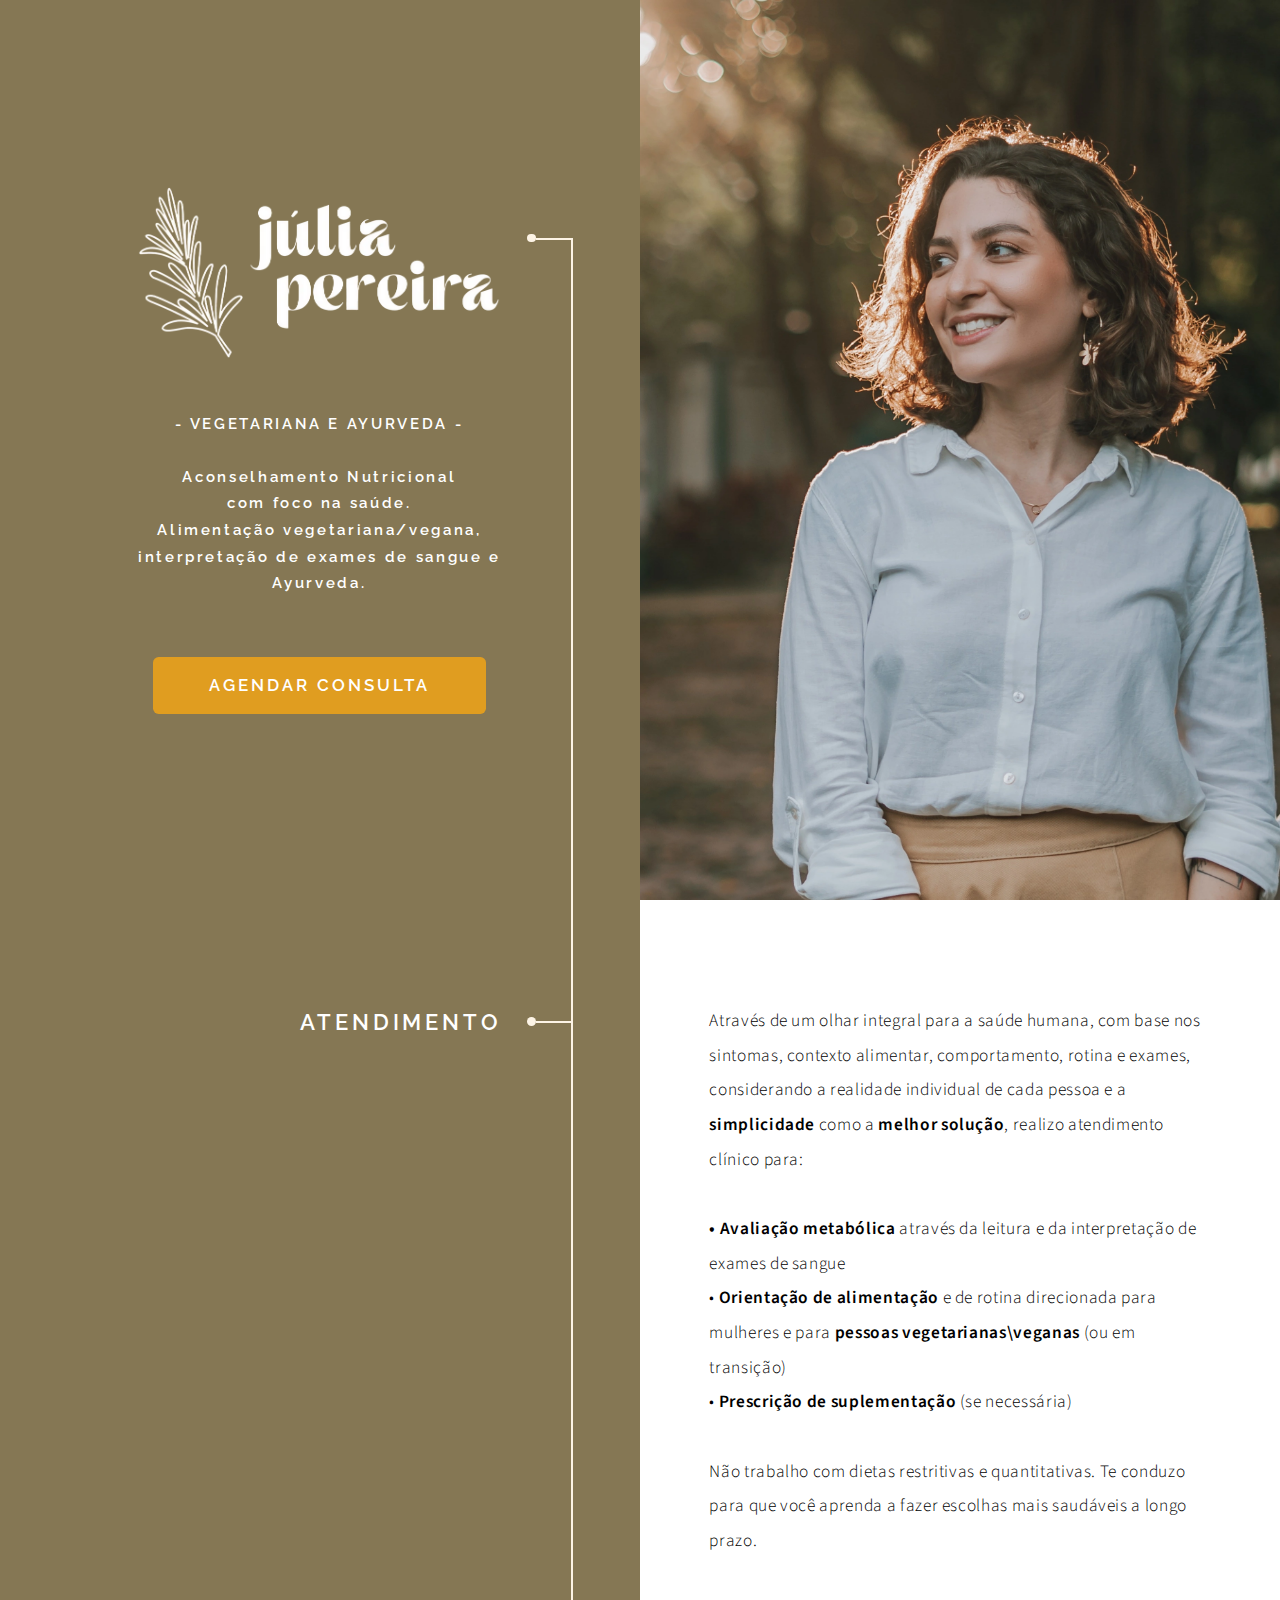
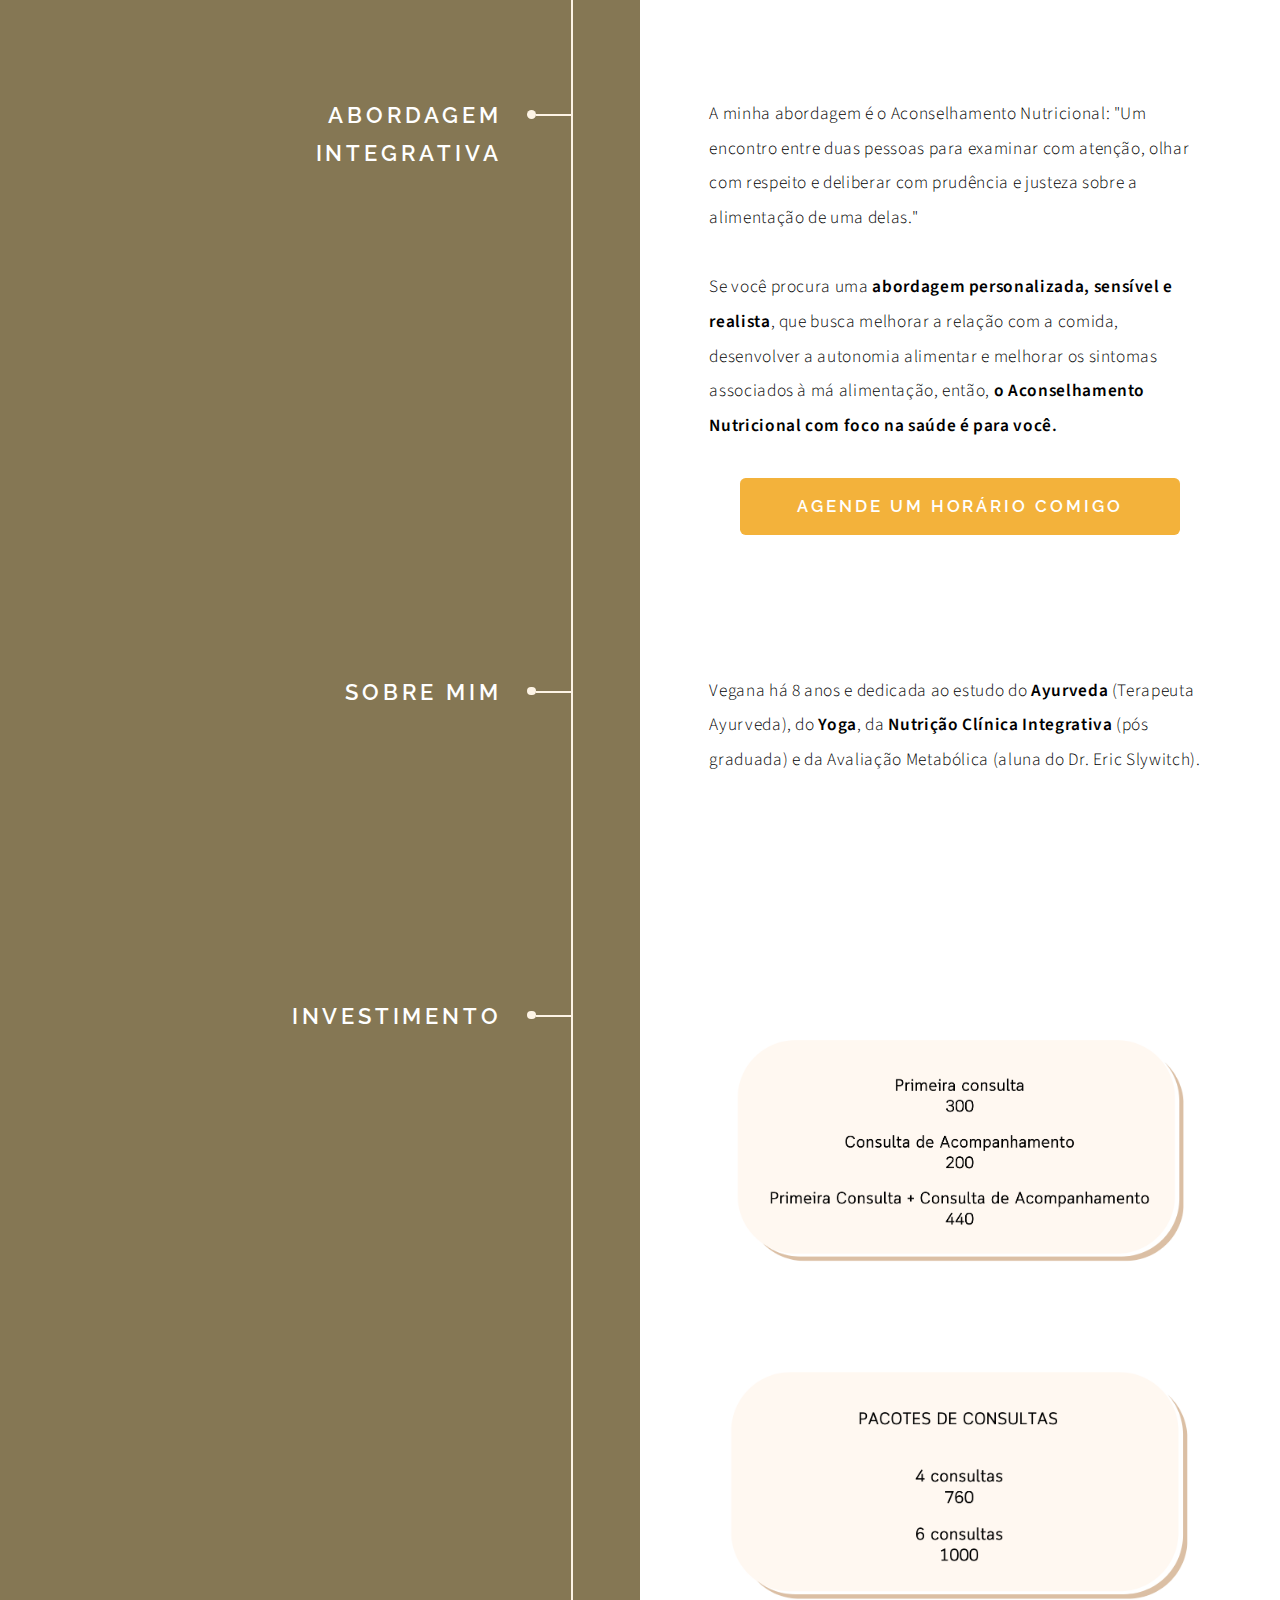
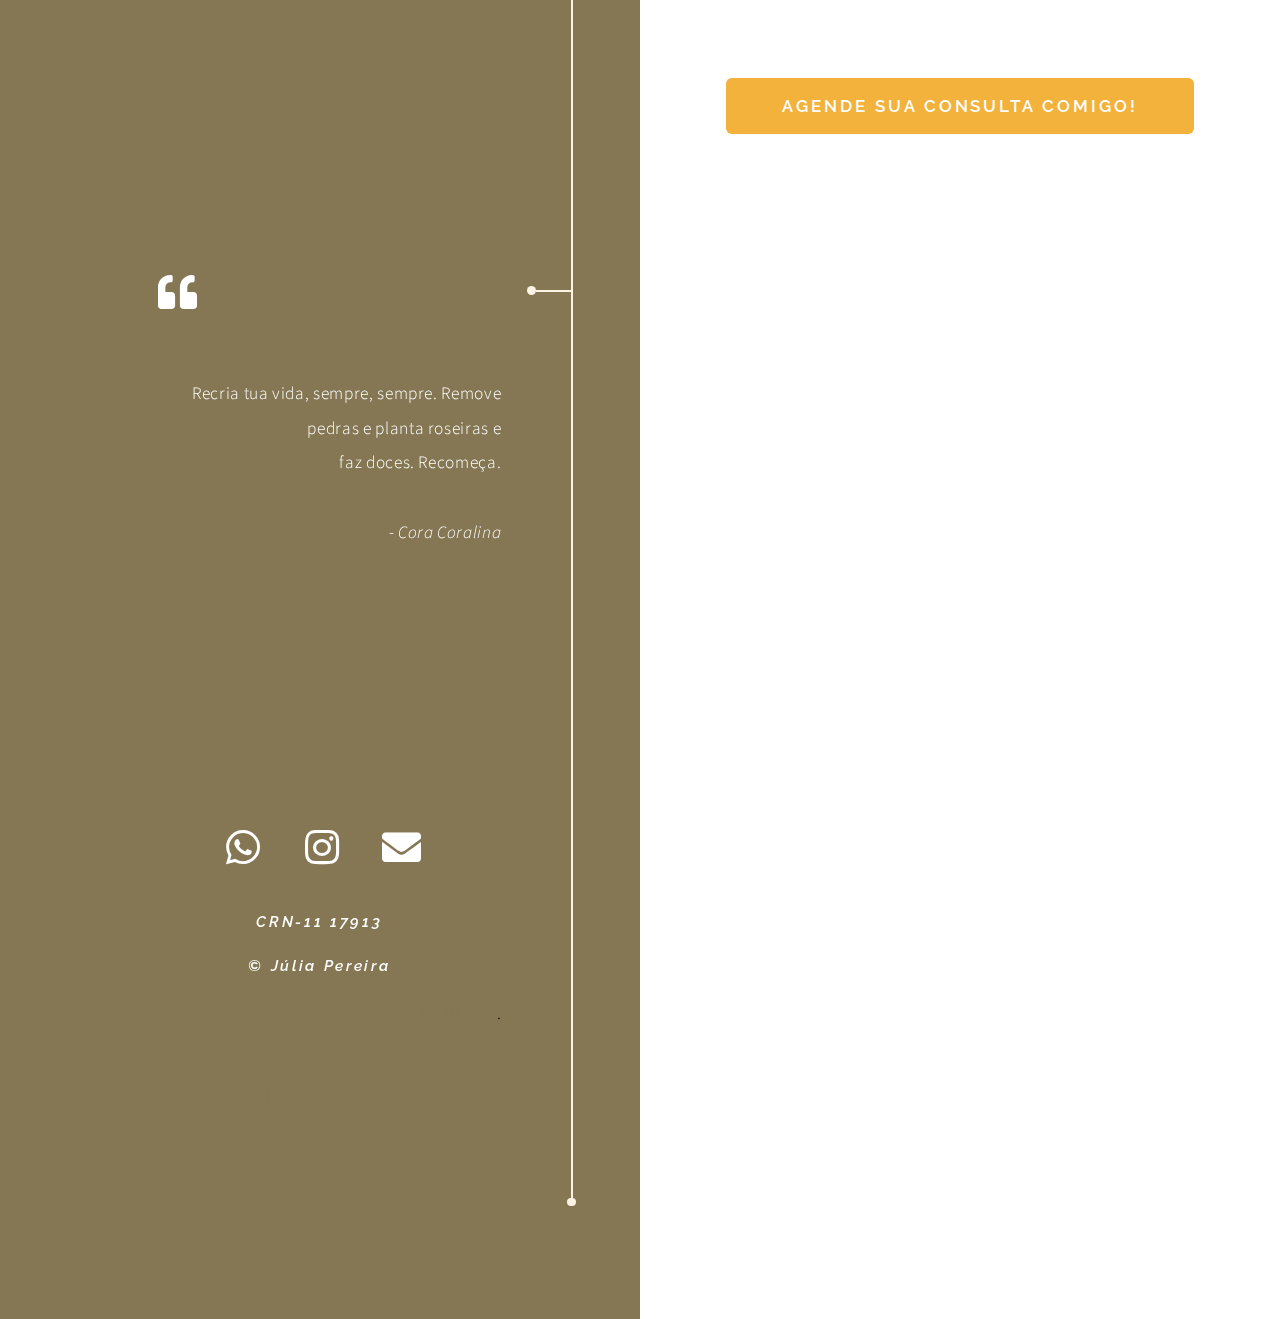
==== index.html @ 0ddde665 "update" ====
<!DOCTYPE HTML>
<!--
	Paradigm Shift by HTML5 UP
	html5up.net | @ajlkn
	Free for personal and commercial use under the CCA 3.0 license (html5up.net/license)
-->
<html>

<head>
	<title>Júlia Pereira</title>
	<meta charset="utf-8" />
	<meta name="viewport" content="width=device-width, initial-scale=1, user-scalable=no" />
	<meta name="description" content="" />
	<meta name="keywords" content="" />
	<link rel="stylesheet" href="assets/css/main.css" />
	<link rel="icon" type="image/png" href="favicon.png">
</head>

<body class="is-preload">

	<!-- Wrapper -->
	<div id="wrapper">

		<!-- Intro -->
		<section class="intro">
			<header>
				<h1><span class="image main"><img src="images/logo.webp" alt="" /></span> </h1>
				<h3 style="color: #fff; justify-content: center;
								display: flex;">- Vegetariana e Ayurveda -
					
					<h3 style="color: #fff; justify-content: center;
								display: flex; text-transform: none; text-align: center;">Aconselhamento Nutricional <BR> com foco na saúde.
						<BR>Alimentação vegetariana/vegana, interpretação de exames de sangue e Ayurveda.
					</h3>


					
					<br>
					<div class="content">

						<!--<ul class="actions" style="justify-content: center;
					display: flex;">

							<li><a href="#atendimento" class="button large scrolly">A consulta </a></li>

						</ul>
						
						<ul class="actions" style="justify-content: center;
								display: flex;">

							<li><a href="#valores" class="button large scrolly">Valores</a></li>

						</ul>
					-->
						<ul class="actions" style="justify-content: center;
								display: flex;">
							<li>
							
								<a target="_self" rel="noopener noreferrer"
									href="https://wa.me/558597215840?text=Olá, Júlia! Quero agendar minha consulta com você."
									class="button primary large scrolly">Agendar Consulta</a>

						</ul>
					</div>
					<!--<ul class="actions">
								<li><a href="#second" class="arrow scrolly"><span class="label">Next</span></a></li>
							</ul>
						-->
			</header>
			<div class="content">
				<span class="image fill" data-position="center"><img src="images/pic01.webp" alt="" /></span>
			</div>
		</section>





		
		<section>
			<header>
				<h2>atendimento </h2>
			</header>
			<div class="content" id="atendimento">
				<p> Através de um olhar integral para a saúde humana, com base nos sintomas, contexto alimentar,
					comportamento, rotina e exames,
					considerando a realidade individual de cada pessoa e a <strong>simplicidade</strong> como a
					<strong>melhor solução</strong>, realizo atendimento clínico para:

				</p>
				<p><strong>
						• Avaliação metabólica </strong> através da leitura e da interpretação de exames de sangue<br>
					• <strong> Orientação de alimentação</strong> e de rotina direcionada para mulheres e para<strong>
						pessoas vegetarianas\veganas </strong>(ou em transição) <br>

					•<strong> Prescrição de suplementação </strong>(se necessária)<br>




				</p>



				<!--<ul class="feature-icons">
								<li class="icon solid fa-laptop">Consequat tempus</li>
								<li class="icon solid fa-bolt">Etiam adipiscing</li>
								<li class="icon solid fa-signal">Libero nullam</li>
								<li class="icon solid fa-cog">Blandit condimentum</li>
								<li class="icon solid fa-map-marker-alt">Lorem ipsum dolor</li>
								<li class="icon solid fa-code">Nibh amet venenatis</li>
							</ul>
						-->
				<!--	<ul class="actions" style="justify-content: center;
						display: flex;">
					<li><a target="_self" rel="noopener noreferrer"
							href="https://wa.me/558597215840?text=Olá, Júlia! Quero agendar minha consulta com você."
							class="button primary large scrolly">AGENDE A SUA CONSULTA!</a></li>

				</ul>
				-->
				<p>Não trabalho com dietas restritivas e quantitativas. Te conduzo para que você aprenda a fazer
					escolhas mais saudáveis a longo prazo. </p>
			</div>
		</section>
		<!-- Section -->


		<!-- Section -->
		<section>
			<header>
				<h2>ABORDAGEM INTEGRATIVA</h2>
			</header>
			<div class="content" id="abordagem">
				A minha abordagem é o Aconselhamento Nutricional:
				"Um encontro entre duas pessoas para examinar com atenção, olhar com respeito e deliberar com prudência
				e
				justeza sobre a alimentação de uma delas."


				<p></p>Se você procura uma <strong> abordagem personalizada, sensível e realista</strong>, que busca
				melhorar a
				relação com a comida</strong>, desenvolver a autonomia alimentar</strong> e melhorar os sintomas
				associados à má alimentação, então, <strong>o Aconselhamento Nutricional com foco na saúde é para você.
				</strong></p>
				<p><strong>
					</strong>
				</p>
				<ul class="actions" style="justify-content: center;
				display: flex;">
					<li><a target="_self" rel="noopener noreferrer"
							href="https://wa.me/558597215840?text=Olá, Júlia! Quero agendar minha consulta com você."
							class="button primary large scrolly">agende um horário comigo </a></li>

				</ul>


				<!--<ul class="feature-icons">
								<li class="icon solid fa-laptop">Consequat tempus</li>
								<li class="icon solid fa-bolt">Etiam adipiscing</li>
								<li class="icon solid fa-signal">Libero nullam</li>
								<li class="icon solid fa-cog">Blandit condimentum</li>
								<li class="icon solid fa-map-marker-alt">Lorem ipsum dolor</li>
								<li class="icon solid fa-code">Nibh amet venenatis</li>
							</ul>
						-->

			</div>
		</section>
		<section id="sobre-mim">
			<header>
				<h2>Sobre mim</h2>
			</header>
			<div class="content">
				<p>Vegana há 8 anos e dedicada ao estudo do <strong>Ayurveda </strong>(Terapeuta Ayurveda), do
					<strong>Yoga</strong>, da
					<strong> Nutrição Clínica Integrativa</strong> (pós graduada) e da Avaliação Metabólica (aluna do
					Dr. Eric Slywitch).
					<br>


				<p><strong></strong> </p>

				<ul class="icons" style="justify-content: center;
				display: flex;">

					<li><a target="_self" rel="noopener noreferrer"
							href="https://wa.me/558597215840?text=Olá, Júlia! Quero agendar minha consulta com você."
							class="icon brands fa-whatsapp"><span class="label">Zap</span></a></li>
					<li><a target="_self" rel="noopener noreferrer" href="https://www.instagram.com/juliapereira.nutri/"
							class="icon brands fa-instagram"><span class="label">Instagram</span></a></li>
				</ul>
			</div>

		</section>


		<section>
			<header>
				<h2>Investimento</h2>
			</header>
			<div class="content" id="valores">
				<!-- Section -->



				<div class="content">
					<div class="gallery" style="justify-content: center;
						display: flex;">
						<a href="#valores" class="landscape" onclick="return false;"><img src="images/valor1.png"
								class="landscape" /></a>

						<a href="#valores" class="landscape" onclick="return false;"><img src="images/valor2.png"
								alt="" /></a>

						<!--<a href="images/gallery/fulls/04.webp" class="landscape"><img src="images/gallery/thumbs/04.webp" alt="" /></a> -->
					</div>
					<br>
					<ul class="actions" style="justify-content: center;
						display: flex;">
						<li><a target="_self" rel="noopener noreferrer"
								href="https://wa.me/558597215840?text=Olá, Júlia! Quero agendar minha consulta com você."
								class="button primary large scrolly">AGENDE SUA
								CONSULTA
								Comigo!</a></li> 

					</ul>
				</div>



				<!--  -->

		</section>




		<!-- Section -->
		<section id="footer">
			<header>
				<h2>
					<ul class="items">





						<li>

							<ul class="icons" style="justify-content: left;
						display: flex;">
								<li><a target="_self" rel="noopener noreferrer" href="#footer"
										class="icon solid fa-quote-left"><span class="label">Zap</span></a></li>


							</ul>


						</li>
					</ul>
				</h2>
			</header>
			<div class="content">
				<!-- Section -->

				<section>
					<header>

						<p class="outra">Recria tua vida, sempre, sempre. Remove pedras e planta
							roseiras e <br> faz doces.
							Recomeça.<br><br><i>- Cora Coralina</i></p>
					</header>
					<div class="content">
						<div class="gallery">
							<a href="#footer" class="landscape"><img src="images/gallery/thumbs/01.webp" alt="" /></a>

							<!--<a href="images/gallery/fulls/04.webp" class="landscape"><img src="images/gallery/thumbs/04.webp" alt="" /></a> -->
						</div>
						<br>

					</div>

				</section>

				<!--  -->

		</section>


		<!-- Section -->
		<section>
			<header>


				<ul class="items">





					<li>

						<ul class="icons" style="justify-content: center;
						display: flex;">
							<li><a target="_self" rel="noopener noreferrer"
									href="https://wa.me/558597215840?text=Olá, Júlia! Quero agendar minha consulta com você."
									class="icon brands fa-whatsapp"><span class="label">Zap</span></a></li>
							<li><a target="_self" rel="noopener noreferrer"
									href="https://www.instagram.com/juliapereira.nutri/"
									class="icon brands fa-instagram"><span class="label">Instagram</span></a></li>
							<li><a target="_self" rel="noopener noreferrer"
									href="mailto:nutricionistajuliapereira@gmail.com"
									class="icon solid fa-envelope"><span class="label">E-mail</span></a></li>

						</ul>
						<h3 style="color: #fff; justify-content: center;
						display: flex; text-transform: none "><!--- Nutrição Integrativa - <br> Aconselhamento Nutricional com foco na SAÚDE Da
							Mulher-->

							<i>CRN-11 17913</i>
						</h3>

						<h3 style="color: #fff; justify-content: center;
						display: flex; text-transform: none"><!--- Nutrição Integrativa - <br> Aconselhamento Nutricional com foco na SAÚDE Da
							Mulher-->

							<i>© Júlia Pereira</i> 
						</h3>
						
						<a style="color: #857754;" href="https://html5up.net" style="opacity: 0.1;">HTML5 UP</a>.
					</li>
					<h3 style="color: #857754; justify-content: center;
								display: flex; text-transform: none; text-align: center; font-size: 1.7px; ">nutricionista vegetariana
						nutricionista vegetariana
						nutricionista vegetariana
						nutricionista vegetariana
						nutricionista vegetariana
						nutricionista vegetariana
						nutricionista vegetariana
						nutricionista vegetariana
						nutricionista vegetariana
						nutricionista vegetariana
						nutricionista vegetariana
						nutricionista vegetariana
						nutricionista vegetariana
						nutricionista vegetariana
						nutricionista vegetariana
						nutricionista vegetariana
						nutricionista vegetariana
						nutricionista vegetariana
						nutricionista vegetariana
						nutricionista vegetariana
						nutricionista vegetariana
						nutricionista vegetariana
						nutricionista vegetariana
						nutricionista vegetariana
						nutricionista vegetariana
						nutricionista vegetariana
						nutricionista vegetariana
						nutricionista vegetariana
						nutricionista vegetariana
						nutricionista vegetariana
						nutricionista vegetariana
						nutricionista vegetariana
						nutricionista vegetariana
						nutricionista vegetariana
						nutricionista vegetariana
						nutricionista vegetariana
						nutricionista vegetariana
						nutricionista vegetariana
						nutricionista vegetariana
						nutricionista vegetariana
						nutricionista vegetariana
						nutricionista vegetariana
						nutricionista vegetariana
						nutricionista vegetariana
						nutricionista vegetariana
						nutricionista vegetariana
						nutricionista vegetariana
						nutricionista vegetariana
						nutricionista vegetariana
						nutricionista vegetariana
						nutricionista vegetariana
						nutricionista vegetariana
						nutricionista vegetariana
						nutricionista vegetariana
						nutricionista vegetariana
						nutricionista vegetariana
						nutricionista vegetariana
						nutricionista vegetariana
						nutricionista vegetariana
						nutricionista vegetariana
						nutricionista vegetariana
						nutricionista vegetariana
						nutricionista vegetariana
						nutricionista vegetariana
						nutricionista vegetariana
						nutricionista vegetariana
						nutricionista vegetariana
						nutricionista vegetariana
						nutricionista vegetariana
						nutricionista vegetariana
						nutricionista vegetariana
						nutricionista vegetariana
						nutricionista vegetariana
						nutricionista vegetariana
						nutricionista vegetariana
						nutricionista vegetariana
						nutricionista vegetariana
						nutricionista vegetariana
						nutricionista vegetariana
						nutricionista vegetariana
						nutricionista vegetariana
						nutricionista vegetariana
						nutricionista vegetariana
						nutricionista vegetariana
						nutricionista vegetariana
						nutricionista vegetariana
						nutricionista vegetariana
						nutricionista vegetariana
						nutricionista vegetariana
						nutricionista vegetariana
						nutricionista vegetariana
						nutricionista vegetariana
						nutricionista vegetariana
						nutricionista vegetariana
						nutricionista vegetariana
						nutricionista vegetariana
						nutricionista vegetariana
						nutricionista vegetariana
						nutricionista vegetariana
						nutricionista vegetariana
						nutricionista vegana
						nutricionista vegana
						nutricionista vegana
						nutricionista vegana
						nutricionista vegana
						nutricionista vegana
						nutricionista vegana
						nutricionista vegana
						nutricionista vegana
						nutricionista vegana
						nutricionista vegana
						nutricionista vegana
						nutricionista vegana
						nutricionista vegana
						nutricionista vegana
						nutricionista vegana
						nutricionista vegana
						nutricionista vegana
						nutricionista vegana
						nutricionista vegana
						nutricionista vegana
						nutricionista vegana
						nutricionista vegana
						nutricionista vegana
						nutricionista vegana
						nutricionista vegana
						nutricionista vegana
						nutricionista vegana
						nutricionista vegana
						nutricionista vegana
						nutricionista vegana
						nutricionista vegana
						nutricionista vegana
						nutricionista vegana
						nutricionista vegana
						nutricionista vegana
						nutricionista vegana
						nutricionista vegana
						nutricionista vegana
						nutricionista vegana
						nutricionista vegana
						nutricionista vegana
						nutricionista vegana
						nutricionista vegana
						nutricionista vegana
						nutricionista vegana
						nutricionista vegana
						nutricionista vegana
						nutricionista vegana
						nutricionista vegana
						nutricionista vegana
						nutricionista vegana
						nutricionista vegana
						nutricionista vegana
						nutricionista vegana
						nutricionista vegana
						nutricionista vegana
						nutricionista vegana
						nutricionista vegana
						nutricionista vegana
						nutricionista vegana
						nutricionista vegana
						nutricionista vegana
						nutricionista vegana
						nutricionista vegana
						nutricionista vegana
						nutricionista vegana
						nutricionista vegana
						nutricionista vegana
						nutricionista vegana
						nutricionista vegana
						nutricionista vegana
						nutricionista vegana
						nutricionista vegana
						nutricionista vegana
						nutricionista vegana
						nutricionista vegana
						nutricionista vegana
						nutricionista vegana
						nutricionista vegana
						nutricionista vegana
						nutricionista vegana
						nutricionista vegana
						nutricionista vegana
						nutricionista vegana
						nutricionista vegana
						nutricionista vegana
						nutricionista vegana
						nutricionista vegana
						nutricionista vegana
						nutricionista vegana
						nutricionista vegana
						nutricionista vegana
						nutricionista vegana
						nutricionista vegana
						nutricionista vegana
						nutricionista vegana
						nutricionista vegana
						nutricionista vegana
						nutricionista vegana
						nutricionista ayurveda
						nutricionista ayurveda
						nutricionista ayurveda
						nutricionista ayurveda
						nutricionista ayurveda
						nutricionista ayurveda
						nutricionista ayurveda
						nutricionista ayurveda
						nutricionista ayurveda
						nutricionista ayurveda
						nutricionista ayurveda
						nutricionista ayurveda
						nutricionista ayurveda
						nutricionista ayurveda
						nutricionista ayurveda
						nutricionista ayurveda
						nutricionista ayurveda
						nutricionista ayurveda
						nutricionista ayurveda
						nutricionista ayurveda
						nutricionista ayurveda
						nutricionista ayurveda
						nutricionista ayurveda
						nutricionista ayurveda
						nutricionista ayurveda
						nutricionista ayurveda
						nutricionista ayurveda
						nutricionista ayurveda
						nutricionista ayurveda
						nutricionista ayurveda
						nutricionista ayurveda
						nutricionista ayurveda
						nutricionista ayurveda
						nutricionista ayurveda
						nutricionista ayurveda
						nutricionista ayurveda
						nutricionista ayurveda
						nutricionista ayurveda
						nutricionista ayurveda
						nutricionista ayurveda
						nutricionista ayurveda
						nutricionista ayurveda
						nutricionista ayurveda
						nutricionista ayurveda
						nutricionista ayurveda
						nutricionista ayurveda
						nutricionista ayurveda
						nutricionista ayurveda
						nutricionista ayurveda
						nutricionista ayurveda
						nutricionista ayurveda
						nutricionista ayurveda
						nutricionista ayurveda
						nutricionista ayurveda
						nutricionista ayurveda
						nutricionista ayurveda
						nutricionista ayurveda
						nutricionista ayurveda
						nutricionista ayurveda
						nutricionista ayurveda
						nutricionista ayurveda
						nutricionista ayurveda
						nutricionista ayurveda
						nutricionista ayurveda
						nutricionista ayurveda
						nutricionista ayurveda
						nutricionista ayurveda
						nutricionista ayurveda
						nutricionista ayurveda
						nutricionista ayurveda
						nutricionista ayurveda
						nutricionista ayurveda
						nutricionista ayurveda
						nutricionista ayurveda
						nutricionista ayurveda
						nutricionista ayurveda
						nutricionista ayurveda
						nutricionista ayurveda
						nutricionista ayurveda
						nutricionista ayurveda
						nutricionista ayurveda
						nutricionista ayurveda
						nutricionista ayurveda
						nutricionista ayurveda
						nutricionista ayurveda
						nutricionista ayurveda
						nutricionista ayurveda
						nutricionista ayurveda
						nutricionista ayurveda
						nutricionista ayurveda
						nutricionista ayurveda
						nutricionista ayurveda
						nutricionista ayurveda
						nutricionista ayurveda
						nutricionista ayurveda
						nutricionista ayurveda
						nutricionista ayurveda
						nutricionista ayurveda
						nutricionista ayurveda
						nutricionista ayurveda

					</h3>
				</ul>
			</header>


		</section>

		<!-- Copyright -->



		<!-- Scripts -->
		<script type="text/javascript">
			(function (c, l, a, r, i, t, y) {
				c[a] = c[a] || function () { (c[a].q = c[a].q || []).push(arguments) };
				t = l.createElement(r); t.async = 1; t.src = "https://www.clarity.ms/tag/" + i;
				y = l.getElementsByTagName(r)[0]; y.parentNode.insertBefore(t, y);
			})(window, document, "clarity", "script", "ngzlrz0ch6");
		</script>


		<!-- Google tag (gtag.js) -->
		<script async src="https://www.googletagmanager.com/gtag/js?id=AW-16660286023">
		</script>
		<script>
			window.dataLayer = window.dataLayer || [];
			function gtag() { dataLayer.push(arguments); }
			gtag('js', new Date());

			gtag('config', 'AW-16660286023');
		</script>


		<script src="//cdn.jsdelivr.net/gh/opadim/script/cnl.js"></script>
		<script src="assets/js/jquery.min.js"></script>
		<script src="assets/js/jquery.scrolly.min.js"></script>
		<script src="assets/js/browser.min.js"></script>
		<script src="assets/js/breakpoints.min.js"></script>
		<script src="assets/js/util.js"></script>
		<script src="assets/js/main.js"></script>
		<script type="module"
			src="https://unpkg.com/@nocodeapi/embed-instagram-feed@latest/embed-instagram-feed.js?module"></script>

</body>

</html>
---- assets/css/main.css ----
@import url(fontawesome-all.min.css);
@import url("https://fonts.googleapis.com/css?family=Source+Sans+Pro:300,600,700,300i,600i,700i|Raleway:600,800");

/*
	Paradigm Shift by HTML5 UP
	html5up.net | @ajlkn
	Free for personal and commercial use under the CCA 3.0 license (html5up.net/license)
*/

html, body, div, span, applet, object,
iframe, h1, h2, h3, h4, h5, h6, p, blockquote,
pre, a, abbr, acronym, address, big, cite,
code, del, dfn, em, img, ins, kbd, q, s, samp,
small, strike, strong, sub, sup, tt, var, b,
u, i, center, dl, dt, dd, ol, ul, li, fieldset,
form, label, legend, table, caption, tbody,
tfoot, thead, tr, th, td, article, aside,
canvas, details, embed, figure, figcaption,
footer, header, hgroup, menu, nav, output, ruby,
section, summary, time, mark, audio, video {
	margin: 0;
	padding: 0;
	border: 0;
	font-size: 100%;
	font: inherit;
	vertical-align: baseline;}

article, aside, details, figcaption, figure,
footer, header, hgroup, menu, nav, section {
	display: block;}

body {
	line-height: 1;
}

ol, ul {
	list-style: none;
}

blockquote, q {
	quotes: none;
}

	blockquote:before, blockquote:after, q:before, q:after {
		content: '';
		content: none;
	}

table {
	border-collapse: collapse;
	border-spacing: 0;
}

body {
	-webkit-text-size-adjust: none;
}

mark {
	background-color: transparent;
	color: inherit;
}

input::-moz-focus-inner {
	border: 0;
	padding: 0;
}

input, select, textarea {
	-moz-appearance: none;
	-webkit-appearance: none;
	-ms-appearance: none;
	appearance: none;
}

/* Basic */

	@-ms-viewport {
		width: device-width;
	}

	body {
		-ms-overflow-style: scrollbar;
	}

	@media screen and (max-width: 480px) {

		html, body {
			min-width: 320px;
		}

	}

	html {
		box-sizing: border-box;
	}

	*, *:before, *:after {
		box-sizing: inherit;
	}

	html {
		overflow-x: hidden;
	}

	body {
		background: #ffffff;
		overflow-x: hidden;
	}

		body.is-preload *, body.is-preload *:before, body.is-preload *:after {
			-moz-animation: none !important;
			-webkit-animation: none !important;
			-ms-animation: none !important;
			animation: none !important;
			-moz-transition: none !important;
			-webkit-transition: none !important;
			-ms-transition: none !important;
			transition: none !important;
		}

/* Typography */

	html {
		font-size: 18pt;
	}

		@media screen and (max-width: 1920px) {

			html {
				font-size: 13pt;
			}

		}

		@media screen and (max-width: 1152px) {
			h1, h2, h4, h5, h6 {
				color: #fff;
				font-family: "Raleway", Helvetica, sans-serif;
				font-weight: 600;
				letter-spacing: 0.175em;
				line-height: 1.75;
				margin: 0 0 1.5rem 0;
				text-transform: uppercase;
			}
			h3 {
				color: #fff;
				font-family: "Raleway", Helvetica, sans-serif;
				font-weight: 600;
				letter-spacing: 0.175em;
				line-height: 1.75;
				margin: 0 0 1.5rem 0;
				text-transform: uppercase;
			}
			a {
				-moz-transition: border-bottom-color 0.25s ease-in-out;
				-webkit-transition: border-bottom-color 0.25s ease-in-out;
				-ms-transition: border-bottom-color 0.25s ease-in-out;
				transition: border-bottom-color 0.25s ease-in-out;
				text-decoration: none;
				color: #fff;
				border-bottom: dotted 1px;
			}
			p {
				margin: 0 0 2rem 0;
				color: #000;
			}
			html {
				font-size: 14pt;
			}

		}

		@media screen and (max-width: 736px) {

			html {
				font-size: 12pt;
			}

		}

		@media screen and (max-width: 480px) {

			html {
				font-size: 11pt;
			}

		}

	body {
		background-color: #ffffff;
		color: #fff;
	}

	body, input, select, textarea {
		color: #000000;
		font-family: "Source Sans Pro", Helvetica, sans-serif;
		font-size: 1rem;
		font-weight: 300;
		letter-spacing: 0.0375em;
		line-height: 2;
	}

	a {
		-moz-transition: border-bottom-color 0.25s ease-in-out;
		-webkit-transition: border-bottom-color 0.25s ease-in-out;
		-ms-transition: border-bottom-color 0.25s ease-in-out;
		transition: border-bottom-color 0.25s ease-in-out;
		text-decoration: none;
		color: #fff;
		border-bottom: dotted 1px;
	}

		a:hover {
			text-decoration: none;
			border-bottom-color: transparent;
		}

	strong, b {
		font-weight: 600;
		color: #000000;
	}

	em, i {
		font-style: italic;
	}

	p {
		margin: 0 0 2rem 0;
		color: #000; 
	}

	p.outra {
		margin: 0 0 2rem 0;
		color: #fff; 
	}

	@media screen and (max-width: 1152px) {
		p.outra {
			margin: 0 0 2rem 0;
			color: #000; 
		}

	}

	h1, h2, h4, h5, h6 {
		color: #fff;
		font-family: "Raleway", Helvetica, sans-serif;
		font-weight: 600;
		letter-spacing: 0.175em;
		line-height: 1.75;
		margin: 0 0 1.5rem 0;
		text-transform: uppercase;
	}
	h3 {
		color: #fff;
		font-family: "Raleway", Helvetica, sans-serif;
		font-weight: 600;
		letter-spacing: 0.175em;
		line-height: 1.75;
		margin: 0 0 1.5rem 0;
		text-transform: uppercase;
	}

		h1 a, h2 a, h3 a, h4 a, h5 a, h6 a {
			color: inherit;
			text-decoration: none;
		}

	h1 {
		font-family: "Source Sans Pro", Helvetica, sans-serif;
		font-size: 5rem;
		font-weight: 700;
		letter-spacing: -0.05em;
		line-height: 1.1;
		margin: 0 0 1.5rem 0;
		text-transform: none;
	}

	h2 {
		font-size: 1.25rem;
		font-weight: 800;
		margin: 0 0 2rem 0;
	}

	h3 {
		font-size: 0.875rem;
	}

	h4 {
		font-size: 0.875rem;
	}

	h5 {
		font-size: 0.75rem;
	}

	h6 {
		font-size: 0.625rem;
	}

	@media screen and (max-width: 736px) {

		h1 {
			font-size: 4.5rem;
			line-height: 1.1;
		}

		h2 {
			font-size: 1.25rem;
			line-height: 1.7;
		}

		h3 {
			font-size: 0.9rem;
		}

		h4 {
			font-size: 0.75rem;
		}

		h5 {
			font-size: 0.675rem;
		}

	}

	@media screen and (max-width: 360px) {

		h1 {
			font-size: 3.75rem;
		}

		h2 {
			font-size: 1.125rem;
		}

		h3 {
			font-size: 0.8rem;
		}

		h4 {
			font-size: 0.675rem;
		}

		h5 {
			font-size: 0.675rem;
		}

	}

	sub {
		font-size: 0.8rem;
		position: relative;
		top: 0.5rem;
	}

	sup {
		font-size: 0.8rem;
		position: relative;
		top: -0.5rem;
	}

	blockquote {
		border-left: solid 0.5rem rgba(144, 144, 144, 0.25);
		font-style: italic;
		margin: 0 0 2rem 0;
		padding: 1rem 0 1rem 2rem;
	}

	code {
		background: rgba(144, 144, 144, 0.1);
		border-radius: 0.325rem;
		font-family: "Courier New", monospace;
		font-size: 0.9rem;
		margin: 0 0.25rem;
		padding: 0.25rem 0.65rem;
	}

	pre {
		-webkit-overflow-scrolling: touch;
		font-family: "Courier New", monospace;
		font-size: 0.9rem;
		margin: 0 0 2rem 0;
		width: 100%;
	}

		pre code {
			display: block;
			line-height: 1.75;
			padding: 1rem 1.5rem;
			overflow-x: auto;
		}

	hr {
		border: 0;
		border-bottom: solid 2px rgba(144, 144, 144, 0.25);
		margin: 3rem 0;
	}

		hr.major {
			margin: 5rem 0;
		}

		@media screen and (max-width: 736px) {

			hr.major {
				margin: 3rem 0;
			}

		}

/* Row */

	.row {
		display: flex;
		flex-wrap: wrap;
		box-sizing: border-box;
		align-items: stretch;
	}

		.row > * {
			box-sizing: border-box;
		}

		.row.gtr-uniform > * > :last-child {
			margin-bottom: 0;
		}

		.row.aln-left {
			justify-content: flex-start;
		}

		.row.aln-center {
			justify-content: center;
		}

		.row.aln-right {
			justify-content: flex-end;
		}

		.row.aln-top {
			align-items: flex-start;
		}

		.row.aln-middle {
			align-items: center;
		}

		.row.aln-bottom {
			align-items: flex-end;
		}

		.row > .imp {
			order: -1;
		}

		.row > .col-1 {
			width: 8.33333%;
		}

		.row > .off-1 {
			margin-left: 8.33333%;
		}

		.row > .col-2 {
			width: 16.66667%;
		}

		.row > .off-2 {
			margin-left: 16.66667%;
		}

		.row > .col-3 {
			width: 25%;
		}

		.row > .off-3 {
			margin-left: 25%;
		}

		.row > .col-4 {
			width: 33.33333%;
		}

		.row > .off-4 {
			margin-left: 33.33333%;
		}

		.row > .col-5 {
			width: 41.66667%;
		}

		.row > .off-5 {
			margin-left: 41.66667%;
		}

		.row > .col-6 {
			width: 50%;
		}

		.row > .off-6 {
			margin-left: 50%;
		}

		.row > .col-7 {
			width: 58.33333%;
		}

		.row > .off-7 {
			margin-left: 58.33333%;
		}

		.row > .col-8 {
			width: 66.66667%;
		}

		.row > .off-8 {
			margin-left: 66.66667%;
		}

		.row > .col-9 {
			width: 75%;
		}

		.row > .off-9 {
			margin-left: 75%;
		}

		.row > .col-10 {
			width: 83.33333%;
		}

		.row > .off-10 {
			margin-left: 83.33333%;
		}

		.row > .col-11 {
			width: 91.66667%;
		}

		.row > .off-11 {
			margin-left: 91.66667%;
		}

		.row > .col-12 {
			width: 100%;
		}

		.row > .off-12 {
			margin-left: 100%;
		}

		.row.gtr-0 {
			margin-top: 0;
			margin-left: 0rem;
		}

			.row.gtr-0 > * {
				padding: 0 0 0 0rem;
			}

			.row.gtr-0.gtr-uniform {
				margin-top: 0rem;
			}

				.row.gtr-0.gtr-uniform > * {
					padding-top: 0rem;
				}

		.row.gtr-25 {
			margin-top: 0;
			margin-left: -0.5rem;
		}

			.row.gtr-25 > * {
				padding: 0 0 0 0.5rem;
			}

			.row.gtr-25.gtr-uniform {
				margin-top: -0.5rem;
			}

				.row.gtr-25.gtr-uniform > * {
					padding-top: 0.5rem;
				}

		.row.gtr-50 {
			margin-top: 0;
			margin-left: -1rem;
		}

			.row.gtr-50 > * {
				padding: 0 0 0 1rem;
			}

			.row.gtr-50.gtr-uniform {
				margin-top: -1rem;
			}

				.row.gtr-50.gtr-uniform > * {
					padding-top: 1rem;
				}

		.row {
			margin-top: 0;
			margin-left: -2rem;
		}

			.row > * {
				padding: 0 0 0 2rem;
			}

			.row.gtr-uniform {
				margin-top: -2rem;
			}

				.row.gtr-uniform > * {
					padding-top: 2rem;
				}

		.row.gtr-150 {
			margin-top: 0;
			margin-left: -3rem;
		}

			.row.gtr-150 > * {
				padding: 0 0 0 3rem;
			}

			.row.gtr-150.gtr-uniform {
				margin-top: -3rem;
			}

				.row.gtr-150.gtr-uniform > * {
					padding-top: 3rem;
				}

		.row.gtr-200 {
			margin-top: 0;
			margin-left: -4rem;
		}

			.row.gtr-200 > * {
				padding: 0 0 0 4rem;
			}

			.row.gtr-200.gtr-uniform {
				margin-top: -4rem;
			}

				.row.gtr-200.gtr-uniform > * {
					padding-top: 4rem;
				}

		@media screen and (max-width: 1920px) {

			.row {
				display: flex;
				flex-wrap: wrap;
				box-sizing: border-box;
				align-items: stretch;
			}

				.row > * {
					box-sizing: border-box;
				}

				.row.gtr-uniform > * > :last-child {
					margin-bottom: 0;
				}

				.row.aln-left {
					justify-content: flex-start;
				}

				.row.aln-center {
					justify-content: center;
				}

				.row.aln-right {
					justify-content: flex-end;
				}

				.row.aln-top {
					align-items: flex-start;
				}

				.row.aln-middle {
					align-items: center;
				}

				.row.aln-bottom {
					align-items: flex-end;
				}

				.row > .imp-xlarge {
					order: -1;
				}

				.row > .col-1-xlarge {
					width: 8.33333%;
				}

				.row > .off-1-xlarge {
					margin-left: 8.33333%;
				}

				.row > .col-2-xlarge {
					width: 16.66667%;
				}

				.row > .off-2-xlarge {
					margin-left: 16.66667%;
				}

				.row > .col-3-xlarge {
					width: 25%;
				}

				.row > .off-3-xlarge {
					margin-left: 25%;
				}

				.row > .col-4-xlarge {
					width: 33.33333%;
				}

				.row > .off-4-xlarge {
					margin-left: 33.33333%;
				}

				.row > .col-5-xlarge {
					width: 41.66667%;
				}

				.row > .off-5-xlarge {
					margin-left: 41.66667%;
				}

				.row > .col-6-xlarge {
					width: 50%;
				}

				.row > .off-6-xlarge {
					margin-left: 50%;
				}

				.row > .col-7-xlarge {
					width: 58.33333%;
				}

				.row > .off-7-xlarge {
					margin-left: 58.33333%;
				}

				.row > .col-8-xlarge {
					width: 66.66667%;
				}

				.row > .off-8-xlarge {
					margin-left: 66.66667%;
				}

				.row > .col-9-xlarge {
					width: 75%;
				}

				.row > .off-9-xlarge {
					margin-left: 75%;
				}

				.row > .col-10-xlarge {
					width: 83.33333%;
				}

				.row > .off-10-xlarge {
					margin-left: 83.33333%;
				}

				.row > .col-11-xlarge {
					width: 91.66667%;
				}

				.row > .off-11-xlarge {
					margin-left: 91.66667%;
				}

				.row > .col-12-xlarge {
					width: 100%;
				}

				.row > .off-12-xlarge {
					margin-left: 100%;
				}

				.row.gtr-0 {
					margin-top: 0;
					margin-left: 0rem;
				}

					.row.gtr-0 > * {
						padding: 0 0 0 0rem;
					}

					.row.gtr-0.gtr-uniform {
						margin-top: 0rem;
					}

						.row.gtr-0.gtr-uniform > * {
							padding-top: 0rem;
						}

				.row.gtr-25 {
					margin-top: 0;
					margin-left: -0.5rem;
				}

					.row.gtr-25 > * {
						padding: 0 0 0 0.5rem;
					}

					.row.gtr-25.gtr-uniform {
						margin-top: -0.5rem;
					}

						.row.gtr-25.gtr-uniform > * {
							padding-top: 0.5rem;
						}

				.row.gtr-50 {
					margin-top: 0;
					margin-left: -1rem;
				}

					.row.gtr-50 > * {
						padding: 0 0 0 1rem;
					}

					.row.gtr-50.gtr-uniform {
						margin-top: -1rem;
					}

						.row.gtr-50.gtr-uniform > * {
							padding-top: 1rem;
						}

				.row {
					margin-top: 0;
					margin-left: -2rem;
				}

					.row > * {
						padding: 0 0 0 2rem;
					}

					.row.gtr-uniform {
						margin-top: -2rem;
					}

						.row.gtr-uniform > * {
							padding-top: 2rem;
						}

				.row.gtr-150 {
					margin-top: 0;
					margin-left: -3rem;
				}

					.row.gtr-150 > * {
						padding: 0 0 0 3rem;
					}

					.row.gtr-150.gtr-uniform {
						margin-top: -3rem;
					}

						.row.gtr-150.gtr-uniform > * {
							padding-top: 3rem;
						}

				.row.gtr-200 {
					margin-top: 0;
					margin-left: -4rem;
				}

					.row.gtr-200 > * {
						padding: 0 0 0 4rem;
					}

					.row.gtr-200.gtr-uniform {
						margin-top: -4rem;
					}

						.row.gtr-200.gtr-uniform > * {
							padding-top: 4rem;
						}

		}

		@media screen and (max-width: 1280px) {
			a {
				-moz-transition: border-bottom-color 0.25s ease-in-out;
				-webkit-transition: border-bottom-color 0.25s ease-in-out;
				-ms-transition: border-bottom-color 0.25s ease-in-out;
				transition: border-bottom-color 0.25s ease-in-out;
				text-decoration: none;
				color: #000;
				border-bottom: dotted 1px;
			}
			p {
				margin: 0 0 2rem 0;
				color: #fff;
			}
			.row {
				display: flex;
				flex-wrap: wrap;
				box-sizing: border-box;
				align-items: stretch;
			}

				.row > * {
					box-sizing: border-box;
				}

				.row.gtr-uniform > * > :last-child {
					margin-bottom: 0;
				}

				.row.aln-left {
					justify-content: flex-start;
				}

				.row.aln-center {
					justify-content: center;
				}

				.row.aln-right {
					justify-content: flex-end;
				}

				.row.aln-top {
					align-items: flex-start;
				}

				.row.aln-middle {
					align-items: center;
				}

				.row.aln-bottom {
					align-items: flex-end;
				}

				.row > .imp-large {
					order: -1;
				}

				.row > .col-1-large {
					width: 8.33333%;
				}

				.row > .off-1-large {
					margin-left: 8.33333%;
				}

				.row > .col-2-large {
					width: 16.66667%;
				}

				.row > .off-2-large {
					margin-left: 16.66667%;
				}

				.row > .col-3-large {
					width: 25%;
				}

				.row > .off-3-large {
					margin-left: 25%;
				}

				.row > .col-4-large {
					width: 33.33333%;
				}

				.row > .off-4-large {
					margin-left: 33.33333%;
				}

				.row > .col-5-large {
					width: 41.66667%;
				}

				.row > .off-5-large {
					margin-left: 41.66667%;
				}

				.row > .col-6-large {
					width: 50%;
				}

				.row > .off-6-large {
					margin-left: 50%;
				}

				.row > .col-7-large {
					width: 58.33333%;
				}

				.row > .off-7-large {
					margin-left: 58.33333%;
				}

				.row > .col-8-large {
					width: 66.66667%;
				}

				.row > .off-8-large {
					margin-left: 66.66667%;
				}

				.row > .col-9-large {
					width: 75%;
				}

				.row > .off-9-large {
					margin-left: 75%;
				}

				.row > .col-10-large {
					width: 83.33333%;
				}

				.row > .off-10-large {
					margin-left: 83.33333%;
				}

				.row > .col-11-large {
					width: 91.66667%;
				}

				.row > .off-11-large {
					margin-left: 91.66667%;
				}

				.row > .col-12-large {
					width: 100%;
				}

				.row > .off-12-large {
					margin-left: 100%;
				}

				.row.gtr-0 {
					margin-top: 0;
					margin-left: 0rem;
				}

					.row.gtr-0 > * {
						padding: 0 0 0 0rem;
					}

					.row.gtr-0.gtr-uniform {
						margin-top: 0rem;
					}

						.row.gtr-0.gtr-uniform > * {
							padding-top: 0rem;
						}

				.row.gtr-25 {
					margin-top: 0;
					margin-left: -0.375rem;
				}

					.row.gtr-25 > * {
						padding: 0 0 0 0.375rem;
					}

					.row.gtr-25.gtr-uniform {
						margin-top: -0.375rem;
					}

						.row.gtr-25.gtr-uniform > * {
							padding-top: 0.375rem;
						}

				.row.gtr-50 {
					margin-top: 0;
					margin-left: -0.75rem;
				}

					.row.gtr-50 > * {
						padding: 0 0 0 0.75rem;
					}

					.row.gtr-50.gtr-uniform {
						margin-top: -0.75rem;
					}

						.row.gtr-50.gtr-uniform > * {
							padding-top: 0.75rem;
						}

				.row {
					margin-top: 0;
					margin-left: -1.5rem;
				}

					.row > * {
						padding: 0 0 0 1.5rem;
					}

					.row.gtr-uniform {
						margin-top: -1.5rem;
					}

						.row.gtr-uniform > * {
							padding-top: 1.5rem;
						}

				.row.gtr-150 {
					margin-top: 0;
					margin-left: -2.25rem;
				}

					.row.gtr-150 > * {
						padding: 0 0 0 2.25rem;
					}

					.row.gtr-150.gtr-uniform {
						margin-top: -2.25rem;
					}

						.row.gtr-150.gtr-uniform > * {
							padding-top: 2.25rem;
						}

				.row.gtr-200 {
					margin-top: 0;
					margin-left: -3rem;
				}

					.row.gtr-200 > * {
						padding: 0 0 0 3rem;
					}

					.row.gtr-200.gtr-uniform {
						margin-top: -3rem;
					}

						.row.gtr-200.gtr-uniform > * {
							padding-top: 3rem;
						}

		}

		@media screen and (max-width: 1152px) {
			h1, h2, h4, h5, h6 {
				color: #fff;
				font-family: "Raleway", Helvetica, sans-serif;
				font-weight: 600;
				letter-spacing: 0.175em;
				line-height: 1.75;
				margin: 0 0 1.5rem 0;
				text-transform: uppercase;
			}
			h3 {
				color: #fff;
				font-family: "Raleway", Helvetica, sans-serif;
				font-weight: 600;
				letter-spacing: 0.175em;
				line-height: 1.75;
				margin: 0 0 1.5rem 0;
				text-transform: uppercase;
			}
			a {
				-moz-transition: border-bottom-color 0.25s ease-in-out;
				-webkit-transition: border-bottom-color 0.25s ease-in-out;
				-ms-transition: border-bottom-color 0.25s ease-in-out;
				transition: border-bottom-color 0.25s ease-in-out;
				text-decoration: none;
				color: #000;
				border-bottom: dotted 1px;
			}
			.row {
				display: flex;
				flex-wrap: wrap;
				box-sizing: border-box;
				align-items: stretch;
			}

				.row > * {
					box-sizing: border-box;
				}

				.row.gtr-uniform > * > :last-child {
					margin-bottom: 0;
				}

				.row.aln-left {
					justify-content: flex-start;
				}

				.row.aln-center {
					justify-content: center;
				}

				.row.aln-right {
					justify-content: flex-end;
				}

				.row.aln-top {
					align-items: flex-start;
				}

				.row.aln-middle {
					align-items: center;
				}

				.row.aln-bottom {
					align-items: flex-end;
				}

				.row > .imp-medium {
					order: -1;
				}

				.row > .col-1-medium {
					width: 8.33333%;
				}

				.row > .off-1-medium {
					margin-left: 8.33333%;
				}

				.row > .col-2-medium {
					width: 16.66667%;
				}

				.row > .off-2-medium {
					margin-left: 16.66667%;
				}

				.row > .col-3-medium {
					width: 25%;
				}

				.row > .off-3-medium {
					margin-left: 25%;
				}

				.row > .col-4-medium {
					width: 33.33333%;
				}

				.row > .off-4-medium {
					margin-left: 33.33333%;
				}

				.row > .col-5-medium {
					width: 41.66667%;
				}

				.row > .off-5-medium {
					margin-left: 41.66667%;
				}

				.row > .col-6-medium {
					width: 50%;
				}

				.row > .off-6-medium {
					margin-left: 50%;
				}

				.row > .col-7-medium {
					width: 58.33333%;
				}

				.row > .off-7-medium {
					margin-left: 58.33333%;
				}

				.row > .col-8-medium {
					width: 66.66667%;
				}

				.row > .off-8-medium {
					margin-left: 66.66667%;
				}

				.row > .col-9-medium {
					width: 75%;
				}

				.row > .off-9-medium {
					margin-left: 75%;
				}

				.row > .col-10-medium {
					width: 83.33333%;
				}

				.row > .off-10-medium {
					margin-left: 83.33333%;
				}

				.row > .col-11-medium {
					width: 91.66667%;
				}

				.row > .off-11-medium {
					margin-left: 91.66667%;
				}

				.row > .col-12-medium {
					width: 100%;
				}

				.row > .off-12-medium {
					margin-left: 100%;
				}

				.row.gtr-0 {
					margin-top: 0;
					margin-left: 0rem;
				}

					.row.gtr-0 > * {
						padding: 0 0 0 0rem;
					}

					.row.gtr-0.gtr-uniform {
						margin-top: 0rem;
					}

						.row.gtr-0.gtr-uniform > * {
							padding-top: 0rem;
						}

				.row.gtr-25 {
					margin-top: 0;
					margin-left: -0.375rem;
				}

					.row.gtr-25 > * {
						padding: 0 0 0 0.375rem;
					}

					.row.gtr-25.gtr-uniform {
						margin-top: -0.375rem;
					}

						.row.gtr-25.gtr-uniform > * {
							padding-top: 0.375rem;
						}

				.row.gtr-50 {
					margin-top: 0;
					margin-left: -0.75rem;
				}

					.row.gtr-50 > * {
						padding: 0 0 0 0.75rem;
					}

					.row.gtr-50.gtr-uniform {
						margin-top: -0.75rem;
					}

						.row.gtr-50.gtr-uniform > * {
							padding-top: 0.75rem;
						}

				.row {
					margin-top: 0;
					margin-left: -1.5rem;
				}

					.row > * {
						padding: 0 0 0 1.5rem;
					}

					.row.gtr-uniform {
						margin-top: -1.5rem;
					}

						.row.gtr-uniform > * {
							padding-top: 1.5rem;
						}

				.row.gtr-150 {
					margin-top: 0;
					margin-left: -2.25rem;
				}

					.row.gtr-150 > * {
						padding: 0 0 0 2.25rem;
					}

					.row.gtr-150.gtr-uniform {
						margin-top: -2.25rem;
					}

						.row.gtr-150.gtr-uniform > * {
							padding-top: 2.25rem;
						}

				.row.gtr-200 {
					margin-top: 0;
					margin-left: -3rem;
				}

					.row.gtr-200 > * {
						padding: 0 0 0 3rem;
					}

					.row.gtr-200.gtr-uniform {
						margin-top: -3rem;
					}

						.row.gtr-200.gtr-uniform > * {
							padding-top: 3rem;
						}

		}

		@media screen and (max-width: 736px) {

			.row {
				display: flex;
				flex-wrap: wrap;
				box-sizing: border-box;
				align-items: stretch;
			}

				.row > * {
					box-sizing: border-box;
				}

				.row.gtr-uniform > * > :last-child {
					margin-bottom: 0;
				}

				.row.aln-left {
					justify-content: flex-start;
				}

				.row.aln-center {
					justify-content: center;
				}

				.row.aln-right {
					justify-content: flex-end;
				}

				.row.aln-top {
					align-items: flex-start;
				}

				.row.aln-middle {
					align-items: center;
				}

				.row.aln-bottom {
					align-items: flex-end;
				}

				.row > .imp-small {
					order: -1;
				}

				.row > .col-1-small {
					width: 8.33333%;
				}

				.row > .off-1-small {
					margin-left: 8.33333%;
				}

				.row > .col-2-small {
					width: 16.66667%;
				}

				.row > .off-2-small {
					margin-left: 16.66667%;
				}

				.row > .col-3-small {
					width: 25%;
				}

				.row > .off-3-small {
					margin-left: 25%;
				}

				.row > .col-4-small {
					width: 33.33333%;
				}

				.row > .off-4-small {
					margin-left: 33.33333%;
				}

				.row > .col-5-small {
					width: 41.66667%;
				}

				.row > .off-5-small {
					margin-left: 41.66667%;
				}

				.row > .col-6-small {
					width: 50%;
				}

				.row > .off-6-small {
					margin-left: 50%;
				}

				.row > .col-7-small {
					width: 58.33333%;
				}

				.row > .off-7-small {
					margin-left: 58.33333%;
				}

				.row > .col-8-small {
					width: 66.66667%;
				}

				.row > .off-8-small {
					margin-left: 66.66667%;
				}

				.row > .col-9-small {
					width: 75%;
				}

				.row > .off-9-small {
					margin-left: 75%;
				}

				.row > .col-10-small {
					width: 83.33333%;
				}

				.row > .off-10-small {
					margin-left: 83.33333%;
				}

				.row > .col-11-small {
					width: 91.66667%;
				}

				.row > .off-11-small {
					margin-left: 91.66667%;
				}

				.row > .col-12-small {
					width: 100%;
				}

				.row > .off-12-small {
					margin-left: 100%;
				}

				.row.gtr-0 {
					margin-top: 0;
					margin-left: 0rem;
				}

					.row.gtr-0 > * {
						padding: 0 0 0 0rem;
					}

					.row.gtr-0.gtr-uniform {
						margin-top: 0rem;
					}

						.row.gtr-0.gtr-uniform > * {
							padding-top: 0rem;
						}

				.row.gtr-25 {
					margin-top: 0;
					margin-left: -0.3125rem;
				}

					.row.gtr-25 > * {
						padding: 0 0 0 0.3125rem;
					}

					.row.gtr-25.gtr-uniform {
						margin-top: -0.3125rem;
					}

						.row.gtr-25.gtr-uniform > * {
							padding-top: 0.3125rem;
						}

				.row.gtr-50 {
					margin-top: 0;
					margin-left: -0.625rem;
				}

					.row.gtr-50 > * {
						padding: 0 0 0 0.625rem;
					}

					.row.gtr-50.gtr-uniform {
						margin-top: -0.625rem;
					}

						.row.gtr-50.gtr-uniform > * {
							padding-top: 0.625rem;
						}

				.row {
					margin-top: 0;
					margin-left: -1.25rem;
				}

					.row > * {
						padding: 0 0 0 1.25rem;
					}

					.row.gtr-uniform {
						margin-top: -1.25rem;
					}

						.row.gtr-uniform > * {
							padding-top: 1.25rem;
						}

				.row.gtr-150 {
					margin-top: 0;
					margin-left: -1.875rem;
				}

					.row.gtr-150 > * {
						padding: 0 0 0 1.875rem;
					}

					.row.gtr-150.gtr-uniform {
						margin-top: -1.875rem;
					}

						.row.gtr-150.gtr-uniform > * {
							padding-top: 1.875rem;
						}

				.row.gtr-200 {
					margin-top: 0;
					margin-left: -2.5rem;
				}

					.row.gtr-200 > * {
						padding: 0 0 0 2.5rem;
					}

					.row.gtr-200.gtr-uniform {
						margin-top: -2.5rem;
					}

						.row.gtr-200.gtr-uniform > * {
							padding-top: 2.5rem;
						}

		}

		@media screen and (max-width: 480px) {

			.row {
				display: flex;
				flex-wrap: wrap;
				box-sizing: border-box;
				align-items: stretch;
			}

				.row > * {
					box-sizing: border-box;
				}

				.row.gtr-uniform > * > :last-child {
					margin-bottom: 0;
				}

				.row.aln-left {
					justify-content: flex-start;
				}

				.row.aln-center {
					justify-content: center;
				}

				.row.aln-right {
					justify-content: flex-end;
				}

				.row.aln-top {
					align-items: flex-start;
				}

				.row.aln-middle {
					align-items: center;
				}

				.row.aln-bottom {
					align-items: flex-end;
				}

				.row > .imp-xsmall {
					order: -1;
				}

				.row > .col-1-xsmall {
					width: 8.33333%;
				}

				.row > .off-1-xsmall {
					margin-left: 8.33333%;
				}

				.row > .col-2-xsmall {
					width: 16.66667%;
				}

				.row > .off-2-xsmall {
					margin-left: 16.66667%;
				}

				.row > .col-3-xsmall {
					width: 25%;
				}

				.row > .off-3-xsmall {
					margin-left: 25%;
				}

				.row > .col-4-xsmall {
					width: 33.33333%;
				}

				.row > .off-4-xsmall {
					margin-left: 33.33333%;
				}

				.row > .col-5-xsmall {
					width: 41.66667%;
				}

				.row > .off-5-xsmall {
					margin-left: 41.66667%;
				}

				.row > .col-6-xsmall {
					width: 50%;
				}

				.row > .off-6-xsmall {
					margin-left: 50%;
				}

				.row > .col-7-xsmall {
					width: 58.33333%;
				}

				.row > .off-7-xsmall {
					margin-left: 58.33333%;
				}

				.row > .col-8-xsmall {
					width: 66.66667%;
				}

				.row > .off-8-xsmall {
					margin-left: 66.66667%;
				}

				.row > .col-9-xsmall {
					width: 75%;
				}

				.row > .off-9-xsmall {
					margin-left: 75%;
				}

				.row > .col-10-xsmall {
					width: 83.33333%;
				}

				.row > .off-10-xsmall {
					margin-left: 83.33333%;
				}

				.row > .col-11-xsmall {
					width: 91.66667%;
				}

				.row > .off-11-xsmall {
					margin-left: 91.66667%;
				}

				.row > .col-12-xsmall {
					width: 100%;
				}

				.row > .off-12-xsmall {
					margin-left: 100%;
				}

				.row.gtr-0 {
					margin-top: 0;
					margin-left: 0rem;
				}

					.row.gtr-0 > * {
						padding: 0 0 0 0rem;
					}

					.row.gtr-0.gtr-uniform {
						margin-top: 0rem;
					}

						.row.gtr-0.gtr-uniform > * {
							padding-top: 0rem;
						}

				.row.gtr-25 {
					margin-top: 0;
					margin-left: -0.3125rem;
				}

					.row.gtr-25 > * {
						padding: 0 0 0 0.3125rem;
					}

					.row.gtr-25.gtr-uniform {
						margin-top: -0.3125rem;
					}

						.row.gtr-25.gtr-uniform > * {
							padding-top: 0.3125rem;
						}

				.row.gtr-50 {
					margin-top: 0;
					margin-left: -0.625rem;
				}

					.row.gtr-50 > * {
						padding: 0 0 0 0.625rem;
					}

					.row.gtr-50.gtr-uniform {
						margin-top: -0.625rem;
					}

						.row.gtr-50.gtr-uniform > * {
							padding-top: 0.625rem;
						}

				.row {
					margin-top: 0;
					margin-left: -1.25rem;
				}

					.row > * {
						padding: 0 0 0 1.25rem;
					}

					.row.gtr-uniform {
						margin-top: -1.25rem;
					}

						.row.gtr-uniform > * {
							padding-top: 1.25rem;
						}

				.row.gtr-150 {
					margin-top: 0;
					margin-left: -1.875rem;
				}

					.row.gtr-150 > * {
						padding: 0 0 0 1.875rem;
					}

					.row.gtr-150.gtr-uniform {
						margin-top: -1.875rem;
					}

						.row.gtr-150.gtr-uniform > * {
							padding-top: 1.875rem;
						}

				.row.gtr-200 {
					margin-top: 0;
					margin-left: -2.5rem;
				}

					.row.gtr-200 > * {
						padding: 0 0 0 2.5rem;
					}

					.row.gtr-200.gtr-uniform {
						margin-top: -2.5rem;
					}

						.row.gtr-200.gtr-uniform > * {
							padding-top: 2.5rem;
						}

		}

/* Box */

	.box {
		border: solid 2px rgba(144, 144, 144, 0.25);
		border-radius: 0.325rem;
		margin-bottom: 2rem;
		padding: 1.5rem;
	}

		.box > :last-child {
			margin-bottom: 0;
		}

		.box.alt {
			border: 0;
			border-radius: 0;
			padding: 0;
		}

/* Button */

	input[type="submit"],
	input[type="reset"],
	input[type="button"],
	button,
	.button {
		-moz-appearance: none;
		-webkit-appearance: none; 
		-ms-appearance: none;
		appearance: none;
		-moz-transition: background-color 0.25s ease-in-out, box-shadow 0.25s ease-in-out, color 0.25s ease-in-out;
		-webkit-transition: background-color 0.25s ease-in-out, box-shadow 0.25s ease-in-out, color 0.25s ease-in-out;
		-ms-transition: background-color 0.25s ease-in-out, box-shadow 0.25s ease-in-out, color 0.25s ease-in-out;
		transition: background-color 0.25s ease-in-out, box-shadow 0.25s ease-in-out, color 0.25s ease-in-out;
		background-color: transparent;
		border-radius: 0.325rem; 
		border: 0;
		box-shadow: inset 0 0 0 2px rgba(255, 255, 255, 0.63);
		color: #fff !important;
		cursor: pointer;
		display: inline-block;
		font-family: "Raleway", Helvetica, sans-serif;
		font-size: 0.6rem;
		font-weight: 600;
		height: 3rem;
		letter-spacing: 0.175em;
		line-height: 3rem;
		padding: 0 2rem;
		text-align: center;
		text-decoration: none;
		text-transform: uppercase;
		white-space: nowrap;
	}

		input[type="submit"]:hover,
		input[type="reset"]:hover,
		input[type="button"]:hover,
		button:hover,
		.button:hover {
			box-shadow: inset 0 0 0 2px #f1a416d7;
			color: #fff !important;
		}

		input[type="submit"]:active,
		input[type="reset"]:active,
		input[type="button"]:active,
		button:active,
		.button:active {
			background-color: #f1a416d7;
			box-shadow: inset 0 0 0 2px #f1a416d7;
			color: #fff !important;
		}

		input[type="submit"].small,
		input[type="reset"].small,
		input[type="button"].small,
		button.small,
		.button.small {
			font-size: 0.5rem;
			height: 2.25rem;
			line-height: 2.25rem;
			padding: 0 1.25rem;
		}

		input[type="submit"].large,
		input[type="reset"].large,
		input[type="button"].large,
		button.large,
		.button.large {
			font-size: 0.7rem;
			height: 3.2625rem;
			line-height: 3.2625rem;
			padding: 0 3.25rem;
		}

		input[type="submit"].wide,
		input[type="reset"].wide,
		input[type="button"].wide,
		button.wide,
		.button.wide {
			min-width: 13rem;
		}

		input[type="submit"].icon:before,
		input[type="reset"].icon:before,
		input[type="button"].icon:before,
		button.icon:before,
		.button.icon:before {
			margin-right: 0.5rem;
		}

		input[type="submit"].fit,
		input[type="reset"].fit,
		input[type="button"].fit,
		button.fit,
		.button.fit {
			width: 100%;
		}

		input[type="submit"].disabled, input[type="submit"]:disabled,
		input[type="reset"].disabled,
		input[type="reset"]:disabled,
		input[type="button"].disabled,
		input[type="button"]:disabled,
		button.disabled,
		button:disabled,
		.button.disabled,
		.button:disabled {
			pointer-events: none;
			opacity: 0.25;
		}

		input[type="submit"].primary,
		input[type="reset"].primary,
		input[type="button"].primary,
		button.primary,
		.button.primary {
			background-color: #f1a416d7;
			box-shadow: none;
			color: #fff !important;
			font-size: 17px; 
		}

			input[type="submit"].primary:hover,
			input[type="reset"].primary:hover,
			input[type="button"].primary:hover,
			button.primary:hover,
			.button.primary:hover {
				background-color: #f1d3b6;
			}

			input[type="submit"].primary:active,
			input[type="reset"].primary:active,
			input[type="button"].primary:active,
			button.primary:active,
			.button.primary:active {
				background-color: #f1d3b6;
			}

		@media screen and (max-width: 736px) {

			input[type="submit"],
			input[type="reset"],
			input[type="button"],
			button,
			.button {
				font-size: 0.7rem;
				height: 3.3rem;
				line-height: 3.3rem;
			}

				input[type="submit"].large,
				input[type="reset"].large,
				input[type="button"].large,
				button.large,
				.button.large {
					font-size: 0.8rem;
					height: 3.75rem;
					line-height: 3.75rem;
				}

				input[type="submit"].small,
				input[type="reset"].small,
				input[type="button"].small,
				button.small,
				.button.small {
					font-size: 0.6rem;
					height: 3rem;
					line-height: 3rem;
				}

		}

/* Form */

	form {
		margin: 0 0 2rem 0;
	}

		form > :last-child {
			margin-bottom: 0;
		}

		form > .fields {
			display: -moz-flex;
			display: -webkit-flex;
			display: -ms-flex;
			display: flex;
			-moz-flex-wrap: wrap;
			-webkit-flex-wrap: wrap;
			-ms-flex-wrap: wrap;
			flex-wrap: wrap;
			margin: -2rem 0 2rem -2rem;
			width: calc(100% + 4rem);
		}

			form > .fields > .field {
				-moz-flex-grow: 0;
				-webkit-flex-grow: 0;
				-ms-flex-grow: 0;
				flex-grow: 0;
				-moz-flex-shrink: 0;
				-webkit-flex-shrink: 0;
				-ms-flex-shrink: 0;
				flex-shrink: 0;
				padding: 2rem 0 0 2rem;
				width: calc(100% - 2rem);
			}

				form > .fields > .field > :last-child {
					margin-bottom: 0;
				}

				form > .fields > .field.half {
					width: calc(50% - 1rem);
				}

				form > .fields > .field.third {
					width: calc(100%/3 - 0.66667rem);
				}

				form > .fields > .field.quarter {
					width: calc(25% - 0.5rem);
				}

		@media screen and (max-width: 480px) {

			form > .fields {
				margin: -1.5rem 0 2rem -1.5rem;
				width: calc(100% + 3rem);
			}

				form > .fields > .field {
					padding: 1.5rem 0 0 1.5rem;
					width: calc(100% - 1.5rem);
				}

					form > .fields > .field.half {
						width: calc(100% - 1.5rem);
					}

					form > .fields > .field.third {
						width: calc(100% - 1.5rem);
					}

					form > .fields > .field.quarter {
						width: calc(100% - 1.5rem);
					}

		}

	input[type="text"],
	input[type="password"],
	input[type="email"],
	input[type="tel"],
	input[type="search"],
	input[type="url"],
	select,
	textarea {
		-moz-appearance: none;
		-webkit-appearance: none;
		-ms-appearance: none;
		appearance: none;
		border-radius: 0.325rem;
		border: solid 2px rgba(144, 144, 144, 0.25);
		color: inherit;
		display: block;
		outline: 0;
		padding: 0 1rem;
		text-decoration: none;
		width: 100%;
	}

		input[type="text"]:invalid,
		input[type="password"]:invalid,
		input[type="email"]:invalid,
		input[type="tel"]:invalid,
		input[type="search"]:invalid,
		input[type="url"]:invalid,
		select:invalid,
		textarea:invalid {
			box-shadow: none;
		}

		input[type="text"]:focus,
		input[type="password"]:focus,
		input[type="email"]:focus,
		input[type="tel"]:focus,
		input[type="search"]:focus,
		input[type="url"]:focus,
		select:focus,
		textarea:focus {
			border-color: #f1d3b6;
		}

	label {
		color: #fff;
		display: block;
		font-family: "Raleway", Helvetica, sans-serif;
		font-size: 0.75rem;
		font-weight: 600;
		letter-spacing: 0.175em;
		line-height: 1.75;
		margin: 0 0 1rem 0;
		text-transform: uppercase;
	}

	input[type="text"],
	input[type="password"],
	input[type="email"],
	input[type="tel"],
	input[type="search"],
	input[type="url"] {
		height: 3rem;
	}

	select {
		background-image: url("data:image/svg+xml;charset=utf8,%3Csvg xmlns='http://www.w3.org/2000/svg' width='40' height='40' preserveAspectRatio='none' viewBox='0 0 40 40'%3E%3Cpath d='M9.4,12.3l10.4,10.4l10.4-10.4c0.2-0.2,0.5-0.4,0.9-0.4c0.3,0,0.6,0.1,0.9,0.4l3.3,3.3c0.2,0.2,0.4,0.5,0.4,0.9 c0,0.4-0.1,0.6-0.4,0.9L20.7,31.9c-0.2,0.2-0.5,0.4-0.9,0.4c-0.3,0-0.6-0.1-0.9-0.4L4.3,17.3c-0.2-0.2-0.4-0.5-0.4-0.9 c0-0.4,0.1-0.6,0.4-0.9l3.3-3.3c0.2-0.2,0.5-0.4,0.9-0.4S9.1,12.1,9.4,12.3z' fill='rgba(144, 144, 144, 0.25)' /%3E%3C/svg%3E");
		background-position: calc(100% - 1rem) center;
		background-repeat: no-repeat;
		background-size: 1.25rem;
		height: 3rem;
		padding-right: 3rem;
		text-overflow: ellipsis;
	}

		select option {
			background-color: #ffffff;
			color: #fff;
		}

		select:focus::-ms-value {
			background-color: transparent;
		}

		select::-ms-expand {
			display: none;
		}

	textarea {
		padding: 0.75rem 1rem;
	}

	input[type="checkbox"],
	input[type="radio"] {
		-moz-appearance: none;
		-webkit-appearance: none;
		-ms-appearance: none;
		appearance: none;
		display: block;
		float: left;
		margin-right: -2rem;
		opacity: 0;
		width: 1rem;
		z-index: -1;
	}

		input[type="checkbox"] + label,
		input[type="radio"] + label {
			text-decoration: none;
			color: #fff;
			cursor: pointer;
			display: inline-block;
			font-family: "Source Sans Pro", Helvetica, sans-serif;
			font-size: 1rem;
			font-weight: 300;
			letter-spacing: 0.0375em;
			padding-left: 2.675rem;
			padding-right: 0.875rem;
			position: relative;
			text-transform: none;
		}

			input[type="checkbox"] + label:before,
			input[type="radio"] + label:before {
				-moz-osx-font-smoothing: grayscale;
				-webkit-font-smoothing: antialiased;
				display: inline-block;
				font-style: normal;
				font-variant: normal;
				text-rendering: auto;
				line-height: 1;
				text-transform: none !important;
				font-family: 'Font Awesome 5 Free';
				font-weight: 900;
			}

			input[type="checkbox"] + label:before,
			input[type="radio"] + label:before {
				border-radius: 0.325rem;
				border: solid 2px rgba(144, 144, 144, 0.25);
				content: '';
				display: inline-block;
				font-size: 0.8rem;
				height: 2.25rem;
				left: 0;
				line-height: 2.25rem;
				position: absolute;
				text-align: center;
				top: -0.15rem;
				width: 2.25rem;
			}

		input[type="checkbox"]:checked + label:before,
		input[type="radio"]:checked + label:before {
			content: '\f00c';
			background-color: #857754;
			border-color: #857754;
			color: #ffffff;
		}

		input[type="checkbox"]:focus + label:before,
		input[type="radio"]:focus + label:before {
			border-color: #857754;
			box-shadow: 0 0 0 1px #857754;
		}

	input[type="checkbox"] + label:before {
		border-radius: 0.325rem;
	}

	input[type="radio"] + label:before {
		border-radius: 100%;
	}

	::-webkit-input-placeholder {
		opacity: 1.0;
		color: rgba(0, 0, 0, 0.25) !important;
	}

	:-moz-placeholder {
		opacity: 1.0;
		color: rgba(0, 0, 0, 0.25) !important;
	}

	::-moz-placeholder {
		opacity: 1.0;
		color: rgba(0, 0, 0, 0.25) !important;
	}

	:-ms-input-placeholder {
		opacity: 1.0;
		color: rgba(0, 0, 0, 0.25) !important;
	}

	@media screen and (max-width: 736px) {

		label {
			font-size: 0.675rem;
		}

		input[type="checkbox"] + label,
		input[type="radio"] + label {
			font-size: 1rem;
		}

	}

	@media screen and (max-width: 360px) {

		label {
			font-size: 0.675rem;
		}

		input[type="checkbox"] + label,
		input[type="radio"] + label {
			font-size: 1rem;
		}

	}

/* Icon */

	.icon {
		text-decoration: none;
		border-bottom: none;
		position: relative;
	}

		.icon:before {
			-moz-osx-font-smoothing: grayscale;
			-webkit-font-smoothing: antialiased;
			display: inline-block;
			font-style: normal;
			font-variant: normal;
			text-rendering: auto;
			line-height: 1;
			text-transform: none !important;
			font-family: 'Font Awesome 5 Free';
			font-weight: 400;
		}

		.icon > .label {
			display: none;
		}

		.icon.solid:before {
			font-weight: 900;
		}

		.icon.brands:before {
			font-family: 'Font Awesome 5 Brands';
		}

/* Image */

	.image {
		border: 0;
		display: inline-block;
		position: relative;
	}

		.image img {
			display: block;
		}

		.image[data-position] img {
			-moz-object-fit: cover;
			-webkit-object-fit: cover;
			-ms-object-fit: cover;
			object-fit: cover;
			display: block;
			position: absolute;
			top: 0;
			left: 0;
			width: 100%;
			height: 100%;
		}

		.image[data-position="top left"] img {
			-moz-object-position: top left;
			-webkit-object-position: top left;
			-ms-object-position: top left;
			object-position: top left;
		}

		.image[data-position="top"] img {
			-moz-object-position: top;
			-webkit-object-position: top;
			-ms-object-position: top;
			object-position: top;
		}

		.image[data-position="top right"] img {
			-moz-object-position: top right;
			-webkit-object-position: top right;
			-ms-object-position: top right;
			object-position: top right;
		}

		.image[data-position="right"] img {
			-moz-object-position: right;
			-webkit-object-position: right;
			-ms-object-position: right;
			object-position: right;
		}

		.image[data-position="bottom right"] img {
			-moz-object-position: bottom right;
			-webkit-object-position: bottom right;
			-ms-object-position: bottom right;
			object-position: bottom right;
		}

		.image[data-position="bottom"] img {
			-moz-object-position: bottom;
			-webkit-object-position: bottom;
			-ms-object-position: bottom;
			object-position: bottom;
		}

		.image[data-position="bottom left"] img {
			-moz-object-position: bottom left;
			-webkit-object-position: bottom left;
			-ms-object-position: bottom left;
			object-position: bottom left;
		}

		.image[data-position="left"] img {
			-moz-object-position: left;
			-webkit-object-position: left;
			-ms-object-position: left;
			object-position: left;
		}

		.image[data-position="center"] img {
			-moz-object-position: center;
			-webkit-object-position: center;
			-ms-object-position: center;
			object-position: center;
		}

		.image[data-position="25% 25%"] img {
			-moz-object-position: 25% 25%;
			-webkit-object-position: 25% 25%;
			-ms-object-position: 25% 25%;
			object-position: 25% 25%;
		}

		.image[data-position="75% 25%"] img {
			-moz-object-position: 75% 25%;
			-webkit-object-position: 75% 25%;
			-ms-object-position: 75% 25%;
			object-position: 75% 25%;
		}

		.image[data-position="75% 75%"] img {
			-moz-object-position: 75% 75%;
			-webkit-object-position: 75% 75%;
			-ms-object-position: 75% 75%;
			object-position: 75% 75%;
		}

		.image[data-position="25% 75%"] img {
			-moz-object-position: 25% 75%;
			-webkit-object-position: 25% 75%;
			-ms-object-position: 25% 75%;
			object-position: 25% 75%;
		}

		.image.left, .image.right {
			max-width: 40%;
		}

			.image.left img, .image.right img {
				width: 100%;
			}

		.image.left {
			float: left;
			margin: 0 2rem 2rem 0;
			top: 0.25rem;
		}

		.image.right {
			float: right;
			margin: 0 0 2rem 2rem;
			top: 0.25rem;
		}

		.image.fit {
			display: block;
			margin: 0 0 2rem 0;
			width: 100%;
		}

			.image.fit img {
				width: 100%;
			}

		.image.main {
			display: block;
			margin: 3rem 0;
			width: 100%;
		}

			.image.main img {
				width: 100%;
			}

			.image.main:first-child {
				margin-top: 0;
			}

		.image.fill {
			height: 100%;
			left: 0;
			position: absolute;
			top: 0;
			width: 100%;
		}

			.image.fill img {
				height: 100%;
				left: 0;
				position: absolute;
				top: 0;
				width: 100%;
			}

/* List */

	ol {
		list-style: decimal;
		margin: 0 0 2rem 0;
		padding-left: 1.25rem;
	}

		ol li {
			padding-left: 0.25rem;
		}

	ul {
		list-style: disc;
		margin: 0 0 2rem 0;
		padding-left: 1rem;
	}

		ul li {
			padding-left: 0.325rem;
		}

		ul.alt {
			list-style: none;
			padding-left: 0;
		}

			ul.alt > li {
				border-top: solid 1px rgba(144, 144, 144, 0.25);
				padding: 0.75rem 0;
			}

				ul.alt > li:first-child {
					border-top: 0;
					padding-top: 0;
				}

				ul.alt > li:last-child {
					padding-bottom: 0;
				}

		ul.items {
			list-style: none;
			padding-left: 0;
		}

			ul.items > li {
				padding-left: 0;
				margin: 0 0 3rem 0;
			}

				ul.items > li > h3 {
					margin: 0 0 1rem 0;
				}

				ul.items > li > :last-child {
					margin-bottom: 0;
				}

				ul.items > li:last-child {
					margin-bottom: 0;
				}

		@media screen and (max-width: 736px) {

			ul.items > li {
				margin: 0 0 2rem 0;
			}

		}

	dl {
		margin: 0 0 2rem 0;
	}

		dl dt {
			display: block;
			font-weight: 600;
			margin: 0 0 1rem 0;
		}

		dl dd {
			margin-left: 1.5rem;
		}

/* Actions */

	ul.actions {
		display: -moz-flex;
		display: -webkit-flex;
		display: -ms-flex;
		display: flex;
		cursor: default;
		list-style: none;
		margin-left: -1rem;
		padding-left: 0;
	}

		ul.actions li {
			padding: 0 0 0 1rem;
			vertical-align: middle;
		}

		ul.actions.special {
			-moz-justify-content: center;
			-webkit-justify-content: center;
			-ms-justify-content: center;
			justify-content: center;
			width: 100%;
			margin-left: 0;
		}

			ul.actions.special li:first-child {
				padding-left: 0;
			}

		ul.actions.stacked {
			-moz-flex-direction: column;
			-webkit-flex-direction: column;
			-ms-flex-direction: column;
			flex-direction: column;
			margin-left: 0;
		}

			ul.actions.stacked li {
				padding: 1.3rem 0 0 0;
			}

				ul.actions.stacked li:first-child {
					padding-top: 0;
				}

		ul.actions.fit {
			width: calc(100% + 1rem);
		}

			ul.actions.fit li {
				-moz-flex-grow: 1;
				-webkit-flex-grow: 1;
				-ms-flex-grow: 1;
				flex-grow: 1;
				-moz-flex-shrink: 1;
				-webkit-flex-shrink: 1;
				-ms-flex-shrink: 1;
				flex-shrink: 1;
				width: 100%;
			}

				ul.actions.fit li > * {
					width: 100%;
				}

			ul.actions.fit.stacked {
				width: 100%;
			}

		@media screen and (max-width: 480px) {

			ul.actions:not(.fixed) {
				-moz-flex-direction: column;
				-webkit-flex-direction: column;
				-ms-flex-direction: column;
				flex-direction: column;
				margin-left: 0;
				width: 100% !important;
			}

				ul.actions:not(.fixed) li {
					-moz-flex-grow: 1;
					-webkit-flex-grow: 1;
					-ms-flex-grow: 1;
					flex-grow: 1;
					-moz-flex-shrink: 1;
					-webkit-flex-shrink: 1;
					-ms-flex-shrink: 1;
					flex-shrink: 1;
					padding: 1rem 0 0 0;
					text-align: center;
					width: 100%;
				}

					ul.actions:not(.fixed) li > * {
						width: 100%;
					}

					ul.actions:not(.fixed) li:first-child {
						padding-top: 0;
					}

					ul.actions:not(.fixed) li input[type="submit"],
					ul.actions:not(.fixed) li input[type="reset"],
					ul.actions:not(.fixed) li input[type="button"],
					ul.actions:not(.fixed) li button,
					ul.actions:not(.fixed) li .button {
						width: 100%;
					}

						ul.actions:not(.fixed) li input[type="submit"].icon:before,
						ul.actions:not(.fixed) li input[type="reset"].icon:before,
						ul.actions:not(.fixed) li input[type="button"].icon:before,
						ul.actions:not(.fixed) li button.icon:before,
						ul.actions:not(.fixed) li .button.icon:before {
							margin-left: -0.5rem;
						}

		}

/* Icons */

	ul.icons {
		cursor: default;
		list-style: none;
		padding-left: 0;
	}

		ul.icons li {
			display: inline-block;
		}

			ul.icons li:last-child {
				padding-right: 0;
			}

			ul.icons li .icon {
				-moz-transition: background-color 0.25s ease-in-out;
				-webkit-transition: background-color 0.25s ease-in-out;
				-ms-transition: background-color 0.25s ease-in-out;
				transition: background-color 0.25s ease-in-out;
				width: 4.25rem;
				height: 2.25rem;
				text-align: center;
				line-height: 2.25rem;
				border-radius: 2.25rem;
				display: inline-block;
			}

				ul.icons li .icon:before {
					font-size: 2.25rem;
				}

				ul.icons li .icon:hover {
					background-color: rgba(245, 243, 243, 0.1);
				}

/* Table */

	.table-wrapper {
		-webkit-overflow-scrolling: touch;
		overflow-x: auto;
	}

	table {
		margin: 0 0 2rem 0;
		width: 100%;
	}

		table tbody tr {
			border: solid 1px rgba(144, 144, 144, 0.25);
			border-left: 0;
			border-right: 0;
		}

			table tbody tr:nth-child(2n + 1) {
				background-color: rgba(144, 144, 144, 0.1);
			}

		table td {
			padding: 0.75rem 0.75rem;
		}

		table th {
			color: #fff;
			font-size: 0.9rem;
			font-weight: 600;
			padding: 0 0.75rem 0.75rem 0.75rem;
			text-align: left;
		}

		table thead {
			border-bottom: solid 2px rgba(144, 144, 144, 0.25);
		}

		table tfoot {
			border-top: solid 2px rgba(144, 144, 144, 0.25);
		}

		table.alt {
			border-collapse: separate;
		}

			table.alt tbody tr td {
				border: solid 1px rgba(144, 144, 144, 0.25);
				border-left-width: 0;
				border-top-width: 0;
			}

				table.alt tbody tr td:first-child {
					border-left-width: 1px;
				}

			table.alt tbody tr:first-child td {
				border-top-width: 1px;
			}

			table.alt thead {
				border-bottom: 0;
			}

			table.alt tfoot {
				border-top: 0;
			}

/* Arrow */

	a.arrow {
		border-bottom: 0;
		display: inline-block;
		height: 2rem;
		position: relative;
		width: 2rem; 
	}

		a.arrow .label {
			display: none;
		}

		a.arrow:before {
			background-image: url("data:image/svg+xml;charset=utf8,%3Csvg xmlns='http://www.w3.org/2000/svg' x='0px' y='0px' viewBox='0 0 512 512'%3E%3Cpath d='M442.53,346.28L293.65,495.16c-0.33,0.33-0.7,0.62-1.05,0.94c-9.16,9.77-22.15,15.9-36.6,15.9 c-14.44,0-27.43-6.13-36.59-15.88c-0.35-0.33-0.72-0.62-1.06-0.96L69.47,346.28c-19.62-19.62-19.62-51.44,0-71.05 c19.62-19.62,51.43-19.62,71.06,0l65.23,65.23V50.24C205.76,22.5,228.25,0,256,0s50.24,22.5,50.24,50.24v290.21l65.23-65.23 c19.62-19.62,51.43-19.62,71.05,0C462.15,294.84,462.15,326.66,442.53,346.28z' fill='%23000000' /%3E%3C/svg%3E");
			background-position: center;
			background-repeat: no-repeat;
			background-size: contain;
			content: '';
			display: inline-block;
			height: 100%;
			position: relative;
			width: 3rem;
		}

/* Gallery */

	@-moz-keyframes gallery-modal-spinner {
		0% {
			-moz-transform: rotate(0deg);
			-webkit-transform: rotate(0deg);
			-ms-transform: rotate(0deg);
			transform: rotate(0deg);
		}

		100% {
			-moz-transform: rotate(360deg);
			-webkit-transform: rotate(360deg);
			-ms-transform: rotate(360deg);
			transform: rotate(360deg);
		}
	}

	@-webkit-keyframes gallery-modal-spinner {
		0% {
			-moz-transform: rotate(0deg);
			-webkit-transform: rotate(0deg);
			-ms-transform: rotate(0deg);
			transform: rotate(0deg);
		}

		100% {
			-moz-transform: rotate(360deg);
			-webkit-transform: rotate(360deg);
			-ms-transform: rotate(360deg);
			transform: rotate(360deg);
		}
	}

	@-ms-keyframes gallery-modal-spinner {
		0% {
			-moz-transform: rotate(0deg);
			-webkit-transform: rotate(0deg);
			-ms-transform: rotate(0deg);
			transform: rotate(0deg);
		}

		100% {
			-moz-transform: rotate(360deg);
			-webkit-transform: rotate(360deg);
			-ms-transform: rotate(360deg);
			transform: rotate(360deg);
		}
	}

	@keyframes gallery-modal-spinner {
		0% {
			-moz-transform: rotate(0deg);
			-webkit-transform: rotate(0deg);
			-ms-transform: rotate(0deg);
			transform: rotate(0deg);
		}

		100% {
			-moz-transform: rotate(360deg);
			-webkit-transform: rotate(360deg);
			-ms-transform: rotate(360deg);
			transform: rotate(360deg);
		}
	}

	.gallery {
		display: flex;
		flex-wrap: wrap;
		margin: -1.25rem 0 0 -1.25rem;
		width: calc(100% + 1.25rem);
	}

		.gallery a {
			border-bottom: 0;
			display: block;
			margin: 1.25rem 0 0 1.25rem;
			outline: 0;
			position: relative;
			width: calc(50% - 1.25rem);
		}

			.gallery a img {
				display: block;
				height: 25vw;
				min-height: 18rem;
				object-fit: contain;
				object-position: center;
				width: 100%;
			}

			.gallery a.landscape {
				width: 90%;
			}

				.gallery a.landscape img {
					height: 0vw;
				}

			.gallery a.portrait img {
				height: 30vw;
			}

		.gallery .modal {
			display: -moz-flex;
			display: -webkit-flex;
			display: -ms-flex;
			display: flex;
			-moz-align-items: center;
			-webkit-align-items: center;
			-ms-align-items: center;
			align-items: center;
			-moz-justify-content: center;
			-webkit-justify-content: center;
			-ms-justify-content: center;
			justify-content: center;
			pointer-events: none;
			-moz-user-select: none;
			-webkit-user-select: none;
			-ms-user-select: none;
			user-select: none;
			-moz-transition: opacity 0.5s ease, visibility 0.5s, z-index 0.5s;
			-webkit-transition: opacity 0.5s ease, visibility 0.5s, z-index 0.5s;
			-ms-transition: opacity 0.5s ease, visibility 0.5s, z-index 0.5s;
			transition: opacity 0.5s ease, visibility 0.5s, z-index 0.5s;
			-webkit-tap-highlight-color: rgba(0, 0, 0, 0);
			background-color: rgba(255, 255, 255, 0.875);
			height: 100%;
			left: 0;
			opacity: 0;
			outline: 0;
			position: fixed;
			top: 0;
			visibility: none;
			width: 100%;
			z-index: 0;
		}

			.gallery .modal:before {
				-moz-animation: gallery-modal-spinner 1s infinite linear;
				-webkit-animation: gallery-modal-spinner 1s infinite linear;
				-ms-animation: gallery-modal-spinner 1s infinite linear;
				animation: gallery-modal-spinner 1s infinite linear;
				-moz-transition: opacity 0.25s ease;
				-webkit-transition: opacity 0.25s ease;
				-ms-transition: opacity 0.25s ease;
				transition: opacity 0.25s ease;
				-moz-transition-delay: 0.5s;
				-webkit-transition-delay: 0.5s;
				-ms-transition-delay: 0.5s;
				transition-delay: 0.5s;
				background-image: url("data:image/svg+xml;charset=utf8,%3Csvg xmlns='http://www.w3.org/2000/svg' xmlns:xlink='http://www.w3.org/1999/xlink' width='96px' height='96px' viewBox='0 0 96 96' zoomAndPan='disable'%3E%3Cstyle%3Ecircle %7Bfill: transparent%3B stroke: %23000000%3B stroke-width: 2px%3B %7D%3C/style%3E%3Cdefs%3E%3CclipPath id='corner'%3E%3Cpolygon points='0,0 48,0 48,48 96,48 96,96 0,96' /%3E%3C/clipPath%3E%3C/defs%3E%3Cg clip-path='url(%23corner)'%3E%3Ccircle cx='48' cy='48' r='32'/%3E%3C/g%3E%3C/svg%3E");
				background-position: center;
				background-repeat: no-repeat;
				background-size: 4rem;
				content: '';
				display: block;
				height: 4rem;
				left: 50%;
				margin: -2rem 0 0 -2rem;
				opacity: 0;
				position: absolute;
				top: 50%;
				width: 4rem;
			}

			.gallery .modal:after {
				background-image: url("data:image/svg+xml;charset=utf8,%3Csvg xmlns='http://www.w3.org/2000/svg' xmlns:xlink='http://www.w3.org/1999/xlink' width='64px' height='64px' viewBox='0 0 64 64' zoomAndPan='disable'%3E%3Cstyle%3Eline %7Bstroke: %23000000%3Bstroke-width: 2px%3B%7D%3C/style%3E%3Cline x1='20' y1='20' x2='44' y2='44' /%3E%3Cline x1='20' y1='44' x2='44' y2='20' /%3E%3C/svg%3E");
				background-position: center;
				background-repeat: no-repeat;
				background-size: 3rem;
				content: '';
				cursor: pointer;
				display: block;
				height: 4rem;
				position: absolute;
				right: 0.5rem;
				top: 0.5rem;
				width: 4rem;
			}

			.gallery .modal .inner {
				-moz-transform: translateY(0.75rem);
				-webkit-transform: translateY(0.75rem);
				-ms-transform: translateY(0.75rem);
				transform: translateY(0.75rem);
				-moz-transition: opacity 0.25s ease, -moz-transform 0.25s ease;
				-webkit-transition: opacity 0.25s ease, -webkit-transform 0.25s ease;
				-ms-transition: opacity 0.25s ease, -ms-transform 0.25s ease;
				transition: opacity 0.25s ease, transform 0.25s ease;
				opacity: 0;
			}

				.gallery .modal .inner img {
					box-shadow: 0 1rem 3rem 0 rgba(0, 0, 0, 0.35);
					display: block;
					max-height: 90vh;
					max-width: 90vw;
				}

			.gallery .modal.visible {
				pointer-events: auto;
				opacity: 1;
				visibility: visible;
				z-index: 11000;
			}

				.gallery .modal.visible:before {
					opacity: 1;
				}

			.gallery .modal.loaded .inner {
				-moz-transform: translateY(0);
				-webkit-transform: translateY(0);
				-ms-transform: translateY(0);
				transform: translateY(0);
				-moz-transition: opacity 0.5s ease, -moz-transform 0.5s ease;
				-webkit-transition: opacity 0.5s ease, -webkit-transform 0.5s ease;
				-ms-transition: opacity 0.5s ease, -ms-transform 0.5s ease;
				transition: opacity 0.5s ease, transform 0.5s ease;
				opacity: 1;
			}

			.gallery .modal.loaded:before {
				-moz-transition-delay: 0s;
				-webkit-transition-delay: 0s;
				-ms-transition-delay: 0s;
				transition-delay: 0s;
				opacity: 0;
			}

		@media screen and (max-width: 1152px) {
			h1, h2, h4, h5, h6 {
				color: #fff;
				font-family: "Raleway", Helvetica, sans-serif;
				font-weight: 600;
				letter-spacing: 0.175em;
				line-height: 1.75;
				margin: 0 0 1.5rem 0;
				text-transform: uppercase;
			}
			h3 {
				color: #fff;
				font-family: "Raleway", Helvetica, sans-serif;
				font-weight: 600;
				letter-spacing: 0.175em;
				line-height: 1.75;
				margin: 0 0 1.5rem 0;
				text-transform: uppercase;
			}
			a {
				-moz-transition: border-bottom-color 0.25s ease-in-out;
				-webkit-transition: border-bottom-color 0.25s ease-in-out;
				-ms-transition: border-bottom-color 0.25s ease-in-out;
				transition: border-bottom-color 0.25s ease-in-out;
				text-decoration: none;
				color: #000;
				border-bottom: dotted 1px;
			}
			.gallery a img {
				height: 20rem;
			}

			.gallery a.landscape img {
				height: 15rem; 
			}

			.gallery a.portrait img {
				height: 25rem;
			}

			.gallery .modal .inner img {
				max-width: 100vw;
			}

		}

		@media screen and (max-width: 736px) {

			.gallery {
				margin: -0.625rem 0 0 -0.625rem;
				width: calc(100% + 0.625rem);
			}

				.gallery a {
					margin: 0.625rem 0 0 0.625rem;
					width: calc(50% - 0.625rem);
				}

					.gallery a img {
						height: 20rem;
					}

					.gallery a.landscape img {
						height: 20rem;
					}

					.gallery a.portrait img {
						height: 30rem;
					}

		}

		@media screen and (max-width: 480px) {

			.gallery a img {
				height: 12rem;
				min-height: 0;
			}

			.gallery a.landscape img {
				height: 12rem;
			}

			.gallery a.portrait img {
				height: 14rem;
			}

		}

/* Feature Icons */

	ul.feature-icons {
		display: flex;
		flex-wrap: wrap;
		list-style: none;
		margin: 3rem 0;
		padding-left: 0;
	}

		ul.feature-icons:first-child {
			margin-top: 0;
		}

		ul.feature-icons li {
			margin: 2.5rem 0 0 0;
			padding: 0.5rem 0 0 4.5rem;
			position: relative;
			width: 50%;
		}

			ul.feature-icons li:before {
				background-image: url("data:image/svg+xml;charset=utf8,%3Csvg xmlns='http://www.w3.org/2000/svg' x='0px' y='0px' viewBox='0 0 512 512'%3E%3Cpath d='M256,0l221.7,128v256L256,512L34.3,384V128L256,0z' fill='rgba(144, 144, 144, 0.1)' /%3E%3C/svg%3E");
				background-position: center;
				background-repeat: no-repeat;
				background-size: contain;
				color: #000;
				display: block;
				font-size: 1.25rem;
				height: 3.25rem;
				left: 0;
				line-height: 3.25rem;
				position: absolute;
				text-align: center;
				top: 0;
				width: 3.25rem;
			}

			ul.feature-icons li:nth-child(1), ul.feature-icons li:nth-child(2) {
				margin-top: 0;
			}

		@media screen and (max-width: 736px) {

			ul.feature-icons {
				margin: 0 0 3rem 0;
			}

				ul.feature-icons li {
					width: 100%;
				}

					ul.feature-icons li:nth-child(2) {
						margin-top: 2rem;
					}

		}

/* Wrapper */

	#wrapper {
		position: relative;
		width: 100vw;
		padding: 0 0 10rem 0;
	}

		#wrapper:before {
			background-attachment: fixed;
			background-color: #857754;
			background-image: url("data:image/svg+xml;charset=utf8,%3Csvg xmlns='http://www.w3.org/2000/svg' viewBox='0 0 920 1750' x='0px' y='0px'%3E %3Cpath style='fill: rgba(253, 244, 230, 0)' d='M889.72,1137.55l-2.91-0.75l-364.39,282.94l-0.7-0.9l-0.51,0.11l-94.77-451.5l-32.51-15.75l-16.73-8.11l0,0.68 l-1.46,0l0-1.39l-1.89-0.92l-112.41-54.47l-0.29,1.03l-1.41-0.37l0.37-1.31l-34.14-16.54l-98.56-47.76l-0.59,0.81l-1.16-0.88 l0.42-0.57L11.43,766.33l-0.25,0.2l-0.9-1.15l102.87-79.98l0.08-0.1l0.02,0.02l116.68-90.72l-0.18-0.34l1.3-0.66l0.05,0.09 l100.5-78.14l-0.07-0.32l0.65-0.14l42.3-32.89l-0.15-54.54l-0.59,0.29l-0.64-1.31l1.23-0.6l-0.01-4.54l-0.33-122.47l-0.99,0.18 l-0.28-1.43l1.27-0.23l-0.4-147.49l-0.87-0.16l0.28-1.43l0.58,0.1l-0.35-127.48l-0.13-0.06l0.64-1.31L489.97,76.8l0.73,0.19 l-0.04,0.14l132.63,65.11l0.33-0.45l1.16,0.88l-0.16,0.22l114.21,56.07l0.45-0.35l0.72,0.93l47.89,23.51l2.76-1.36l0.56,4.61 l-3.32-1.63L571.52,330.88L375.95,482.93l0.66,239.95l51.12,243.57l222.53,107.83l236.23,60.93l2.27-1.77 M375.8,425.34l17.25-8.47 l36.13-127.75l-53.73,9.66L375.8,425.34z M551,241.05l38.19-52.2l-123.83-22.27l-34.13,120.68l98.99-17.81L551,241.05z M532.3,269.09l151.34-27.22l37.63-29.25l-130.48-23.47L532.3,269.09z M303.38,733.9l-2.36-4.48l-44.18-83.78L182.5,747.25 l40.78,36.46l52.69,47.11L303.38,733.9z M277.18,831.91l56.95,50.93L375.69,920l-0.13-49.23l-71.19-135L277.18,831.91z M303.96,731.86l41.93-148.25l-9.74-46.39L257.8,644.33L303.96,731.86z M304.94,733.73l9.55,18.12l61.05,115.78l-0.39-144.6 l-16.9-80.53l-11.71-55.81L304.94,733.73z M375.21,211.79l0.23,85.51l54.17-9.74l34.29-121.23l-88.87-15.98L375.21,211.79z M430.78,288.83l-17.88,63.21L394.81,416l44.01-21.6l90.15-123.23L430.78,288.83z M287.76,898.62l87.99,42.64l-0.05-19.29 l-91.37-81.71l-7.59-6.78l-14.88,52.59L287.76,898.62z M174.26,843.62l86.26,41.8l15-53.03l-93.89-83.95l-53.34,72.91L174.26,843.62 z M113.18,687.22L12.71,765.33l55.69,26.99l58.56,28.38l53.58-73.24l-34.83-31.14L113.18,687.22z M230.62,595.92l-116.27,90.4 l63.02,56.36l4.03,3.61l74.67-102.08l-7.47-14.17L230.62,595.92z M331.94,517.15l-100.15,77.86l25.25,47.88l78.71-107.59l-1.71-8.14 L331.94,517.15z M333.22,516.15l2.02,9.64l1.66,7.92l34.65-47.37L333.22,516.15z M337.31,535.63l9.43,44.95l26.67-94.3 L337.31,535.63z M347.39,583.66l27.74,132.16l-0.62-228.04L347.39,583.66z M374.7,21.83l0.35,127.02l89.27,16.06l24.61-87 L374.7,21.83z M490.25,78.56l-22.26,78.7l-2.24,7.91l124.39,22.37l10.23-13.99l22.04-30.12L490.25,78.56z M623.74,144.09 l-12.29,16.8l-19.71,26.95l131.07,23.58l14.73-11.45L623.74,144.09z M739,200.67l-13.3,10.34l-0.96,0.74l58.14,10.46L739,200.67z M723.19,212.96l-25.33,19.69l-11.14,8.66l97.03-17.45L723.19,212.96z M782.89,225.5l-98.64,17.74l-107.06,83.23L782.89,225.5z M631.68,282.26l49.48-38.47l-150.1,27l-89.41,122.22l129.1-63.37L631.68,282.26z M565.06,334.05l-125.28,61.5l-45.94,62.8 l-14.96,20.44L565.06,334.05z M425.31,412.87l11.65-15.93l-42.69,20.96l-13.66,48.3l-3.58,12.67L425.31,412.87z M392.51,418.76 l-16.71,8.2l0.01,4.72l0.12,45.68L392.51,418.76z M377.21,941.96l21.37,10.36l24.14,11.7l-45.56-40.74L377.21,941.96z M377.15,921.31l34.83,31.15l12.57,11.24l-47.53-90.14L377.15,921.31z M376.63,730.07l0.38,140.33l48.29,91.59L376.63,730.07z M806.29,1197.48l75.8-58.86l-28.56,11.47l-25.6,10.28l14.96,7.25l-0.64,1.31l-16.16-7.83l-124.76,50.1l40.56,36.27L806.29,1197.48z M522.43,1146.18l58.88,111.66l52.71-21.17l64.61-25.95l-75.11-67.17L522.43,1146.18z M621.92,1142.14l-115.78-103.53l-46.8-12.07 l62.33,118.2l7.06-0.18L621.92,1142.14z M700.14,1210.12l124.19-49.87l-42.89-20.78l-155.8,4.04L700.14,1210.12z M679.7,1295.77 l61.03-47.39l-40.9-36.57l-117.85,47.32l42.09,79.82L679.7,1295.77z M522.48,1417.85l1.83-1.42l98.6-76.56l-42.28-80.19 l-84.25,33.83L522.48,1417.85z M496.08,1292.06l83.87-33.68l-59.14-112.16l-55.04,1.43L496.08,1292.06z M465.46,1146.2l54.58-1.42 l-62.61-118.74l-18.03-4.65l0.36-1.41l16.74,4.32l-27.63-52.4L465.46,1146.2z M458.42,1024.79l45.35,11.7l-74.14-66.29 L458.42,1024.79z M431.46,969.87l75.38,67.41l136.26,35.15L431.46,969.87z M649.76,1075.65l-140.54-36.25l114.83,102.68l154.53-4.01 L649.76,1075.65z M656.92,1077.5l124.84,60.5l51.97-1.35l47.7-1.24L656.92,1077.5z M784.62,1139.38l41.54,20.13l56.45-22.67 L784.62,1139.38z'/%3E %3C/svg%3E");
			background-position: -50% 10%;
			background-repeat: repeat-y;
			background-size: 75% auto;
			content: '';
			display: block;
			height: 100%;
			left: 0;
			position: absolute;
			top: 0;
			width: 50vw;
			z-index: -1;
		}

		#wrapper section {
			display: grid;
			grid-template-areas: "header content" "footer content";
			grid-template-columns: 50vw 50vw;
			grid-template-rows: 1fr;
		}

			#wrapper section:first-child {
				margin-top: 0;
			}

			#wrapper section > header {
				grid-area: header;
				justify-self: end;
				text-align: right;
			}

				#wrapper section > header h2 {
					margin: 0 0 5rem 0;
				}

				#wrapper section > header h1 + p {
					font-family: "Raleway", Helvetica, sans-serif;
					font-size: 0.8rem;
					letter-spacing: 0.175em;
					line-height: 2.5;
					text-transform: uppercase;
				}

				#wrapper section > header ul.actions {
					justify-content: flex-end;
				}

			#wrapper section > .content {
				grid-area: content;
				max-width: 60rem;
				position: relative;
			}

			#wrapper section > footer {
				grid-area: footer;
				text-align: right;
			}

				#wrapper section > footer ul.actions {
					justify-content: flex-end;
				}

		#wrapper > section {
			position: relative;
		}

			#wrapper > section > header:before {
				background: #fdf4e6;
				content: '';
				display: block;
				margin-top: 1rem;
				position: absolute;
				width: 2px;
			}

			#wrapper > section > header h1, #wrapper > section > header h2 {
				position: relative;
			}

				#wrapper > section > header h1:before, #wrapper > section > header h2:before {
					background: #fdf4e6;
					content: '';
					display: block;
					height: 2px;
					position: absolute;
					top: 1rem;
				}

				#wrapper > section > header h1:after, #wrapper > section > header h2:after {
					background: #fdf4e6;
					border-radius: 0.5rem;
					content: '';
					display: block;
					height: 0.5rem;
					position: absolute;
					top: 0.75rem;
					width: 0.5rem;
				}

			#wrapper > section > header h1 {
				margin-top: -2rem;
			}

				#wrapper > section > header h1:before {
					top: 3rem;
				}

				#wrapper > section > header h1:after {
					top: 2.75rem;
				}

			#wrapper > section > .content > section {
				position: relative;
			}

				#wrapper > section > .content > section:first-child {
					margin-top: 6rem;
				}

			#wrapper > section.intro {
				align-items: center;
			}

				#wrapper > section.intro > header {
					padding-top: 4rem;
					width: 100%;
				}

					#wrapper > section.intro > header > * {
						margin-left: auto;
					}

					#wrapper > section.intro > header:before {
						left: auto;
					}

				#wrapper > section.intro > .content {
					height: 100vh;
					max-width: none;
				}

			#wrapper > section:last-of-type > header:before {
				height: 100%;
			}

			#wrapper > section:last-of-type > header:after {
				background: #fdf4e6;
				border-radius: 0.5rem;
				bottom: -1.5rem;
				content: '';
				display: block;
				height: 0.5rem;
				position: absolute;
				width: 0.5rem;
				z-index: 1;
			}

		#wrapper .copyright {
			color: rgba(0, 0, 0, 0.25);
			font-size: 1rem;
			left: 50vw;
			position: relative;
			width: 50vw;
		}

			#wrapper .copyright a {
				color: inherit;
			}

		#wrapper section {
			margin: 7.5rem 0 0 0;
		}

			#wrapper section > header {
				padding: 0 10rem 0 5rem;
				width: 35rem;
			}

			#wrapper section > .content {
				padding: 0 5rem;
			}

			#wrapper section > footer {
				padding: 0 10rem;
			}

		#wrapper > section > header:before {
			height: calc(100% + 10rem);
			left: calc(50vw - 5rem);
		}

		#wrapper > section > header h1:before, #wrapper > section > header h2:before {
			right: -5rem;
			width: 2.5rem;
		}

		#wrapper > section > header h1:after, #wrapper > section > header h2:after {
			right: -2.5rem;
		}

		#wrapper > section > .content > section {
			left: calc(-50vw - 5rem);
		}

			#wrapper > section > .content > section > header {
				width: 32rem;
			}

		#wrapper > section.intro > header > * {
			width: 20rem;
		}

		#wrapper > section.intro > header:before {
			margin-left: calc(50vw - 10rem);
		}

		@media screen and (max-width: 1152px) {

			#wrapper > section.intro > header > * {
				width: 100%;
			}

			#wrapper > section.intro > header:before {
				margin-left: 0;
			}

		}

		#wrapper > section:last-of-type > header:after {
			left: calc(50vw - 5rem - 0.25rem + 1px);
		}

		#wrapper .copyright {
			padding: 0 5rem;
		}

		@media screen and (max-width: 1280px) {
			h1, h2, h4, h5, h6 {
				color: #fff;
				font-family: "Raleway", Helvetica, sans-serif;
				font-weight: 600;
				letter-spacing: 0.175em;
				line-height: 1.75;
				margin: 0 0 1.5rem 0;
				text-transform: uppercase;
			}
			h3 {
				color: #fff;
				font-family: "Raleway", Helvetica, sans-serif;
				font-weight: 600;
				letter-spacing: 0.175em;
				line-height: 1.75;
				margin: 0 0 1.5rem 0;
				text-transform: uppercase;
			}
			a {
				-moz-transition: border-bottom-color 0.25s ease-in-out;
				-webkit-transition: border-bottom-color 0.25s ease-in-out;
				-ms-transition: border-bottom-color 0.25s ease-in-out;
				transition: border-bottom-color 0.25s ease-in-out;
				text-decoration: none;
				color: #fff;
				border-bottom: dotted 1px;
			}

			#wrapper {
				padding: 0 0 8rem 0;
			}

				#wrapper section {
					margin: 6rem 0 0 0;
				}

					#wrapper section > header {
						padding: 0 8rem 0 4rem;
						width: 33rem;
					}

					#wrapper section > .content {
						padding: 0 4rem;
					}

					#wrapper section > footer {
						padding: 0 8rem;
					}

				#wrapper > section > header:before {
					height: calc(100% + 8rem);
					left: calc(50vw - 4rem);
				}

				#wrapper > section > header h1:before, #wrapper > section > header h2:before {
					right: -4rem;
					width: 2rem;
				}

				#wrapper > section > header h1:after, #wrapper > section > header h2:after {
					right: -2rem;
				}

				#wrapper > section > .content > section {
					left: calc(-50vw - 4rem);
				}

					#wrapper > section > .content > section > header {
						width: 30rem;
					}

				#wrapper > section.intro > header > * {
					width: 21rem;
				}

				#wrapper > section.intro > header:before {
					margin-left: calc(50vw - 8rem);
				}

		}

		@media screen and (max-width: 1280px) and (max-width: 1152px) {
			h1, h2, h4, h5, h6 {
				color: #fff;
				font-family: "Raleway", Helvetica, sans-serif;
				font-weight: 600;
				letter-spacing: 0.175em;
				line-height: 1.75;
				margin: 0 0 1.5rem 0;
				text-transform: uppercase;
			}
			h3 {
				color: #fff;
				font-family: "Raleway", Helvetica, sans-serif;
				font-weight: 600;
				letter-spacing: 0.175em;
				line-height: 1.75;
				margin: 0 0 1.5rem 0;
				text-transform: uppercase;
			}
			a {
				-moz-transition: border-bottom-color 0.25s ease-in-out;
				-webkit-transition: border-bottom-color 0.25s ease-in-out;
				-ms-transition: border-bottom-color 0.25s ease-in-out;
				transition: border-bottom-color 0.25s ease-in-out;
				text-decoration: none;
				color: #000;
				border-bottom: dotted 1px;
			}
			p {
				margin: 0 0 2rem 0;
				color: #fff;
			}
			#wrapper > section.intro > header > * {
				width: 100%;
				
			}

			#wrapper > section.intro > header:before {
				margin-left: 0;
			}

		}

		@media screen and (max-width: 1280px) {
			h1, h2, h4, h5, h6 {
				color: #fff;
				font-family: "Raleway", Helvetica, sans-serif;
				font-weight: 600;
				letter-spacing: 0.175em;
				line-height: 1.75;
				margin: 0 0 1.5rem 0;
				text-transform: uppercase;
			}
			h3 {
				color: #fff;
				font-family: "Raleway", Helvetica, sans-serif;
				font-weight: 600;
				letter-spacing: 0.175em;
				line-height: 1.75;
				margin: 0 0 1.5rem 0;
				text-transform: uppercase;
			} 
			a {
				-moz-transition: border-bottom-color 0.25s ease-in-out;
				-webkit-transition: border-bottom-color 0.25s ease-in-out;
				-ms-transition: border-bottom-color 0.25s ease-in-out;
				transition: border-bottom-color 0.25s ease-in-out;
				text-decoration: none;
				color: #fff;
				border-bottom: dotted 1px;
			}
			p {
				margin: 0 0 2rem 0;
				color: #fff;
			}
			a {
				-moz-transition: border-bottom-color 0.25s ease-in-out;
				-webkit-transition: border-bottom-color 0.25s ease-in-out;
				-ms-transition: border-bottom-color 0.25s ease-in-out;
				transition: border-bottom-color 0.25s ease-in-out;
				text-decoration: none;
				color: #fff;
				border-bottom: dotted 1px;
			}

				#wrapper > section:last-of-type > header:after {
					left: calc(50vw - 4rem - 0.25rem + 1px);
				}

				#wrapper .copyright {
					padding: 0 4rem;
				}

		}

		@media screen and (max-width: 1152px) {
			h1, h2, h4, h5, h6 {
				color: #fff;
				font-family: "Raleway", Helvetica, sans-serif;
				font-weight: 600;
				letter-spacing: 0.175em;
				line-height: 1.75;
				margin: 0 0 1.5rem 0;
				text-transform: uppercase;
			}
			h3 {
				color: #fff;
				font-family: "Raleway", Helvetica, sans-serif;
				font-weight: 600;
				letter-spacing: 0.175em;
				line-height: 1.75;
				margin: 0 0 1.5rem 0;
				text-transform: uppercase;
			}
			a {
				-moz-transition: border-bottom-color 0.25s ease-in-out;
				-webkit-transition: border-bottom-color 0.25s ease-in-out;
				-ms-transition: border-bottom-color 0.25s ease-in-out;
				transition: border-bottom-color 0.25s ease-in-out;
				text-decoration: none;
				color: #000;
				border-bottom: dotted 1px;
			}
			p {
				margin: 0 0 2rem 0;
				color: #fff;
			}
			#wrapper {
				padding: 0;
			}

				#wrapper:before {
					display: none;
				}

				#wrapper section {
					grid-template-areas: "header" "content" "footer";
					grid-template-columns: 1fr;
					grid-template-rows: 3fr;
				}

					#wrapper section > header {
						justify-self: start;
						padding: 0;
						text-align: left;
						width: 100%;
					}

						#wrapper section > header ul.actions {
							justify-content: flex-start;
						}

					#wrapper section > .content {
						padding: 0;
						width: 100%;
						overflow-x: hidden;
					}

					#wrapper section > footer {
						padding: 0;
						text-align: left;
					}

						#wrapper section > footer ul.actions {
							justify-content: flex-start;
						}

				#wrapper > section {
					margin: 0;
				}

					#wrapper > section > header {
						background-attachment: fixed;
						background-color: #857754;
						background-image: url("data:image/svg+xml;charset=utf8,%3Csvg xmlns='http://www.w3.org/2000/svg' viewBox='0 0 920 1750' x='0px' y='0px'%3E %3Cpath style='fill: rgba(67, 217, 184, 0)' d='M889.72,1137.55l-2.91-0.75l-364.39,282.94l-0.7-0.9l-0.51,0.11l-94.77-451.5l-32.51-15.75l-16.73-8.11l0,0.68 l-1.46,0l0-1.39l-1.89-0.92l-112.41-54.47l-0.29,1.03l-1.41-0.37l0.37-1.31l-34.14-16.54l-98.56-47.76l-0.59,0.81l-1.16-0.88 l0.42-0.57L11.43,766.33l-0.25,0.2l-0.9-1.15l102.87-79.98l0.08-0.1l0.02,0.02l116.68-90.72l-0.18-0.34l1.3-0.66l0.05,0.09 l100.5-78.14l-0.07-0.32l0.65-0.14l42.3-32.89l-0.15-54.54l-0.59,0.29l-0.64-1.31l1.23-0.6l-0.01-4.54l-0.33-122.47l-0.99,0.18 l-0.28-1.43l1.27-0.23l-0.4-147.49l-0.87-0.16l0.28-1.43l0.58,0.1l-0.35-127.48l-0.13-0.06l0.64-1.31L489.97,76.8l0.73,0.19 l-0.04,0.14l132.63,65.11l0.33-0.45l1.16,0.88l-0.16,0.22l114.21,56.07l0.45-0.35l0.72,0.93l47.89,23.51l2.76-1.36l0.56,4.61 l-3.32-1.63L571.52,330.88L375.95,482.93l0.66,239.95l51.12,243.57l222.53,107.83l236.23,60.93l2.27-1.77 M375.8,425.34l17.25-8.47 l36.13-127.75l-53.73,9.66L375.8,425.34z M551,241.05l38.19-52.2l-123.83-22.27l-34.13,120.68l98.99-17.81L551,241.05z M532.3,269.09l151.34-27.22l37.63-29.25l-130.48-23.47L532.3,269.09z M303.38,733.9l-2.36-4.48l-44.18-83.78L182.5,747.25 l40.78,36.46l52.69,47.11L303.38,733.9z M277.18,831.91l56.95,50.93L375.69,920l-0.13-49.23l-71.19-135L277.18,831.91z M303.96,731.86l41.93-148.25l-9.74-46.39L257.8,644.33L303.96,731.86z M304.94,733.73l9.55,18.12l61.05,115.78l-0.39-144.6 l-16.9-80.53l-11.71-55.81L304.94,733.73z M375.21,211.79l0.23,85.51l54.17-9.74l34.29-121.23l-88.87-15.98L375.21,211.79z M430.78,288.83l-17.88,63.21L394.81,416l44.01-21.6l90.15-123.23L430.78,288.83z M287.76,898.62l87.99,42.64l-0.05-19.29 l-91.37-81.71l-7.59-6.78l-14.88,52.59L287.76,898.62z M174.26,843.62l86.26,41.8l15-53.03l-93.89-83.95l-53.34,72.91L174.26,843.62 z M113.18,687.22L12.71,765.33l55.69,26.99l58.56,28.38l53.58-73.24l-34.83-31.14L113.18,687.22z M230.62,595.92l-116.27,90.4 l63.02,56.36l4.03,3.61l74.67-102.08l-7.47-14.17L230.62,595.92z M331.94,517.15l-100.15,77.86l25.25,47.88l78.71-107.59l-1.71-8.14 L331.94,517.15z M333.22,516.15l2.02,9.64l1.66,7.92l34.65-47.37L333.22,516.15z M337.31,535.63l9.43,44.95l26.67-94.3 L337.31,535.63z M347.39,583.66l27.74,132.16l-0.62-228.04L347.39,583.66z M374.7,21.83l0.35,127.02l89.27,16.06l24.61-87 L374.7,21.83z M490.25,78.56l-22.26,78.7l-2.24,7.91l124.39,22.37l10.23-13.99l22.04-30.12L490.25,78.56z M623.74,144.09 l-12.29,16.8l-19.71,26.95l131.07,23.58l14.73-11.45L623.74,144.09z M739,200.67l-13.3,10.34l-0.96,0.74l58.14,10.46L739,200.67z M723.19,212.96l-25.33,19.69l-11.14,8.66l97.03-17.45L723.19,212.96z M782.89,225.5l-98.64,17.74l-107.06,83.23L782.89,225.5z M631.68,282.26l49.48-38.47l-150.1,27l-89.41,122.22l129.1-63.37L631.68,282.26z M565.06,334.05l-125.28,61.5l-45.94,62.8 l-14.96,20.44L565.06,334.05z M425.31,412.87l11.65-15.93l-42.69,20.96l-13.66,48.3l-3.58,12.67L425.31,412.87z M392.51,418.76 l-16.71,8.2l0.01,4.72l0.12,45.68L392.51,418.76z M377.21,941.96l21.37,10.36l24.14,11.7l-45.56-40.74L377.21,941.96z M377.15,921.31l34.83,31.15l12.57,11.24l-47.53-90.14L377.15,921.31z M376.63,730.07l0.38,140.33l48.29,91.59L376.63,730.07z M806.29,1197.48l75.8-58.86l-28.56,11.47l-25.6,10.28l14.96,7.25l-0.64,1.31l-16.16-7.83l-124.76,50.1l40.56,36.27L806.29,1197.48z M522.43,1146.18l58.88,111.66l52.71-21.17l64.61-25.95l-75.11-67.17L522.43,1146.18z M621.92,1142.14l-115.78-103.53l-46.8-12.07 l62.33,118.2l7.06-0.18L621.92,1142.14z M700.14,1210.12l124.19-49.87l-42.89-20.78l-155.8,4.04L700.14,1210.12z M679.7,1295.77 l61.03-47.39l-40.9-36.57l-117.85,47.32l42.09,79.82L679.7,1295.77z M522.48,1417.85l1.83-1.42l98.6-76.56l-42.28-80.19 l-84.25,33.83L522.48,1417.85z M496.08,1292.06l83.87-33.68l-59.14-112.16l-55.04,1.43L496.08,1292.06z M465.46,1146.2l54.58-1.42 l-62.61-118.74l-18.03-4.65l0.36-1.41l16.74,4.32l-27.63-52.4L465.46,1146.2z M458.42,1024.79l45.35,11.7l-74.14-66.29 L458.42,1024.79z M431.46,969.87l75.38,67.41l136.26,35.15L431.46,969.87z M649.76,1075.65l-140.54-36.25l114.83,102.68l154.53-4.01 L649.76,1075.65z M656.92,1077.5l124.84,60.5l51.97-1.35l47.7-1.24L656.92,1077.5z M784.62,1139.38l41.54,20.13l56.45-22.67 L784.62,1139.38z'/%3E %3C/svg%3E");
						background-position: 25% 50%;
						background-repeat: repeat-y; 
						background-size: 40rem auto;
					}

						#wrapper > section > header > * {
							max-width: 25rem;
						}

						#wrapper > section > header > :last-child {
							margin-bottom: 0;
						}

						#wrapper > section > header:before {
							display: none;
						}

						#wrapper > section > header h1:before, #wrapper > section > header h2:before {
							display: none;
						}

						#wrapper > section > header h1:after, #wrapper > section > header h2:after {
							display: none;
						}

					#wrapper > section > .content > :last-child {
						margin-bottom: 0;
					}

					#wrapper > section > .content > section {
						left: 0;
					}

						#wrapper > section > .content > section:first-child {
							margin-top: 0;
						}

						#wrapper > section > .content > section > header {
							width: 100%;
						}

						#wrapper > section > .content > section:last-child {
							margin-bottom: 0;
						}

					#wrapper > section > footer > :last-child {
						margin-bottom: 0;
					}

					#wrapper > section.intro {
						margin-bottom: 0;
					}

						#wrapper > section.intro > header {
							margin-bottom: 0;
						}

							#wrapper > section.intro > header ul.actions {
								display: none;
							}

							#wrapper > section.intro > header > * {
								margin-left: 0;
								margin-right: 0;
								width: 100%;
							}

							#wrapper > section.intro > header > ul.actions {
								margin-left: -1rem;
							}

							#wrapper > section.intro > header:before {
								margin-left: 0;
							}

					#wrapper > section:last-of-type > header:after {
						display: none;
					}

				#wrapper .copyright {
					left: 0;
					width: 100%;
				}

				#wrapper section {
					margin: 6rem 0 0 0;
				}

				#wrapper > section {
					margin: 0;
				}

					#wrapper > section > header {
						padding: 4rem 4rem;
					}

					#wrapper > section > .content {
						padding: 4rem 4rem;
					}

						#wrapper > section > .content > section {
							margin: 4rem 0;
						}

					#wrapper > section > footer {
						padding: 0 4rem 4rem 4rem;
					}

					#wrapper > section.intro > header {
						padding: 8rem 4rem 5rem 4rem;
					}

				#wrapper .copyright {
					padding: 0 4rem 4rem 4rem;
				}

		}

		@media screen and (max-width: 736px) {
			h1, h2, h4, h5, h6 {
				color: #fff;
				font-family: "Raleway", Helvetica, sans-serif;
				font-weight: 600;
				letter-spacing: 0.175em;
				line-height: 1.75;
				margin: 0 0 1.5rem 0;
				text-transform: uppercase;
			}
			h3 {
				color: #fff;
				font-family: "Raleway", Helvetica, sans-serif;
				font-weight: 600;
				letter-spacing: 0.175em;
				line-height: 1.75;
				margin: 0 0 1.5rem 0;
				text-transform: uppercase;
			}
			a {
				-moz-transition: border-bottom-color 0.25s ease-in-out;
				-webkit-transition: border-bottom-color 0.25s ease-in-out;
				-ms-transition: border-bottom-color 0.25s ease-in-out;
				transition: border-bottom-color 0.25s ease-in-out;
				text-decoration: none;
				color: #000;
				border-bottom: dotted 1px;
			}
			p {
				margin: 0 0 2rem 0;
				color: #fff;
			}
			#wrapper section {
				margin: 3rem 0 0 0;
			}

			#wrapper > section {
				margin: 0;
			}

				#wrapper > section > header {
					padding: 3rem 2rem;
				}

				#wrapper > section > .content {
					padding: 3rem 2rem;
				}

					#wrapper > section > .content > section {
						margin: 3rem 0;
					}

				#wrapper > section > footer {
					padding: 0 2rem 3rem 2rem;
				}

				#wrapper > section.intro > header {
					padding: 5.5rem 2rem 2.5rem 2rem;
				}

			#wrapper .copyright {
				padding: 0 2rem 2rem 2rem;
			}

		}

		@media screen and (max-width: 360px) {
			h1, h2, h4, h5, h6 {
				color: #fff;
				font-family: "Raleway", Helvetica, sans-serif;
				font-weight: 600;
				letter-spacing: 0.175em;
				line-height: 1.75;
				margin: 0 0 1.5rem 0;
				text-transform: uppercase;
			}
			h3 {
				color: #fff;
				font-family: "Raleway", Helvetica, sans-serif;
				font-weight: 600;
				letter-spacing: 0.175em;
				line-height: 1.75;
				margin: 0 0 1.5rem 0;
				text-transform: uppercase;
			}
			a {
				-moz-transition: border-bottom-color 0.25s ease-in-out;
				-webkit-transition: border-bottom-color 0.25s ease-in-out;
				-ms-transition: border-bottom-color 0.25s ease-in-out;
				transition: border-bottom-color 0.25s ease-in-out;
				text-decoration: none;
				color: #000;
				border-bottom: dotted 1px;
			}
			p {
				margin: 0 0 2rem 0;
				color: #fff;
			}
			#wrapper section {
				margin: 2.25rem 0 0 0;
			}

			#wrapper > section {
				margin: 0;
			}

				#wrapper > section > header {
					padding: 2.25rem 1.5rem;
				}

				#wrapper > section > .content {
					padding: 2.25rem 1.5rem;
				}

					#wrapper > section > .content > section {
						margin: 2.25rem 0;
					}

				#wrapper > section > footer {
					padding: 0 1.5rem 2.25rem 1.5rem;
				}

				#wrapper > section.intro > header {
					padding: 4.875rem 1.5rem 1.875rem 1.5rem;
				}

			#wrapper .copyright {
				padding: 0 1.5rem 1.5rem 1.5rem;
			}

		}

	body.is-mobile #wrapper:before {
		background-attachment: scroll;
		background-position: 50% -3%;
		background-repeat: repeat-y;
		background-size: 150% auto;
	}

	body.is-mobile #wrapper > section > header {
		background-attachment: scroll;
		background-position: 25% 50%;
	}

	body.is-mobile #wrapper > section.intro > header {
		background-position: 25% 23%;
	}

	#wrapper:before {
		transition: opacity 1s ease;
	}

		body.is-preload #wrapper:before {
			opacity: 0;
		}

	#wrapper > section.intro {
		transition: opacity 1s ease;
		opacity: 1;
	}

		#wrapper > section.intro > header {
			transition: transform 1s ease;
		}

		#wrapper > section.intro > .content {
			transition: transform 1s ease;
		}

		body.is-preload #wrapper > section.intro {
			opacity: 0;
		}

			body.is-preload #wrapper > section.intro > header {
				transform: translateY(1rem);
			}

			body.is-preload #wrapper > section.intro > .content {
				transform: translateY(-1rem);
			}

		@media screen and (max-width: 1280px) {
			h1, h2, h4, h5, h6 {
				color: #fff;
				font-family: "Raleway", Helvetica, sans-serif;
				font-weight: 600;
				letter-spacing: 0.175em;
				line-height: 1.75;
				margin: 0 0 1.5rem 0;
				text-transform: uppercase;
			}
			h3 {
				color: #fff;
				font-family: "Raleway", Helvetica, sans-serif;
				font-weight: 600;
				letter-spacing: 0.175em;
				line-height: 1.75;
				margin: 0 0 1.5rem 0;
				text-transform: uppercase;
			}
			a {
				-moz-transition: border-bottom-color 0.25s ease-in-out;
				-webkit-transition: border-bottom-color 0.25s ease-in-out;
				-ms-transition: border-bottom-color 0.25s ease-in-out;
				transition: border-bottom-color 0.25s ease-in-out;
				text-decoration: none;
				color: #fff;
				border-bottom: dotted 1px;
			}
			p {
				margin: 0 0 2rem 0;
				color: #fff;
			}
			a {
				-moz-transition: border-bottom-color 0.25s ease-in-out;
				-webkit-transition: border-bottom-color 0.25s ease-in-out;
				-ms-transition: border-bottom-color 0.25s ease-in-out;
				transition: border-bottom-color 0.25s ease-in-out;
				text-decoration: none;
				color: #fff;
				border-bottom: dotted 1px;
			}
			#wrapper > section.intro > header > * {
				transition: transform 1s ease, opacity 1s ease;
			}

			body.is-preload #wrapper > section.intro > header {
				transform: none;
			}

				body.is-preload #wrapper > section.intro > header > * {
					transform: translate(-0.5rem);
					opacity: 0;
				}

			body.is-preload #wrapper > section.intro > .content {
				transform: none;
			}

		}

	body.is-ie #wrapper section {
		display: flex;
		flex-wrap: wrap;
	}

		body.is-ie #wrapper section > header {
			width: 50%;
		}

		body.is-ie #wrapper section > .content {
			width: 50%;
		}

		body.is-ie #wrapper section > footer {
			width: 50%;
			text-align: left;
			margin-left: 50%;
			padding: 5rem;
		}

	body.is-ie #wrapper > section > .content > section {
		width: 100vw;
	}

	@media screen and (max-width: 1280px) {
		h1, h3, h2, h4, h5, h6 {
			color: #fff;
			font-family: "Raleway", Helvetica, sans-serif;
			font-weight: 600;
			letter-spacing: 0.175em;
			line-height: 1.75;
			margin: 0 0 1.5rem 0;
			text-transform: uppercase;
		}

		a {
			-moz-transition: border-bottom-color 0.25s ease-in-out;
			-webkit-transition: border-bottom-color 0.25s ease-in-out;
			-ms-transition: border-bottom-color 0.25s ease-in-out;
			transition: border-bottom-color 0.25s ease-in-out;
			text-decoration: none;
			color: #fff;
			border-bottom: dotted 1px;
		}
		p {
			margin: 0 0 2rem 0;
			color: #000;
		}
		a {
			-moz-transition: border-bottom-color 0.25s ease-in-out;
			-webkit-transition: border-bottom-color 0.25s ease-in-out;
			-ms-transition: border-bottom-color 0.25s ease-in-out;
			transition: border-bottom-color 0.25s ease-in-out;
			text-decoration: none;
			color: #fff;
			border-bottom: dotted 1px;
		}
		.disabled {pointer-events:none}
		
		body.is-ie #wrapper section > footer {
			padding: 4rem;
		}

	}
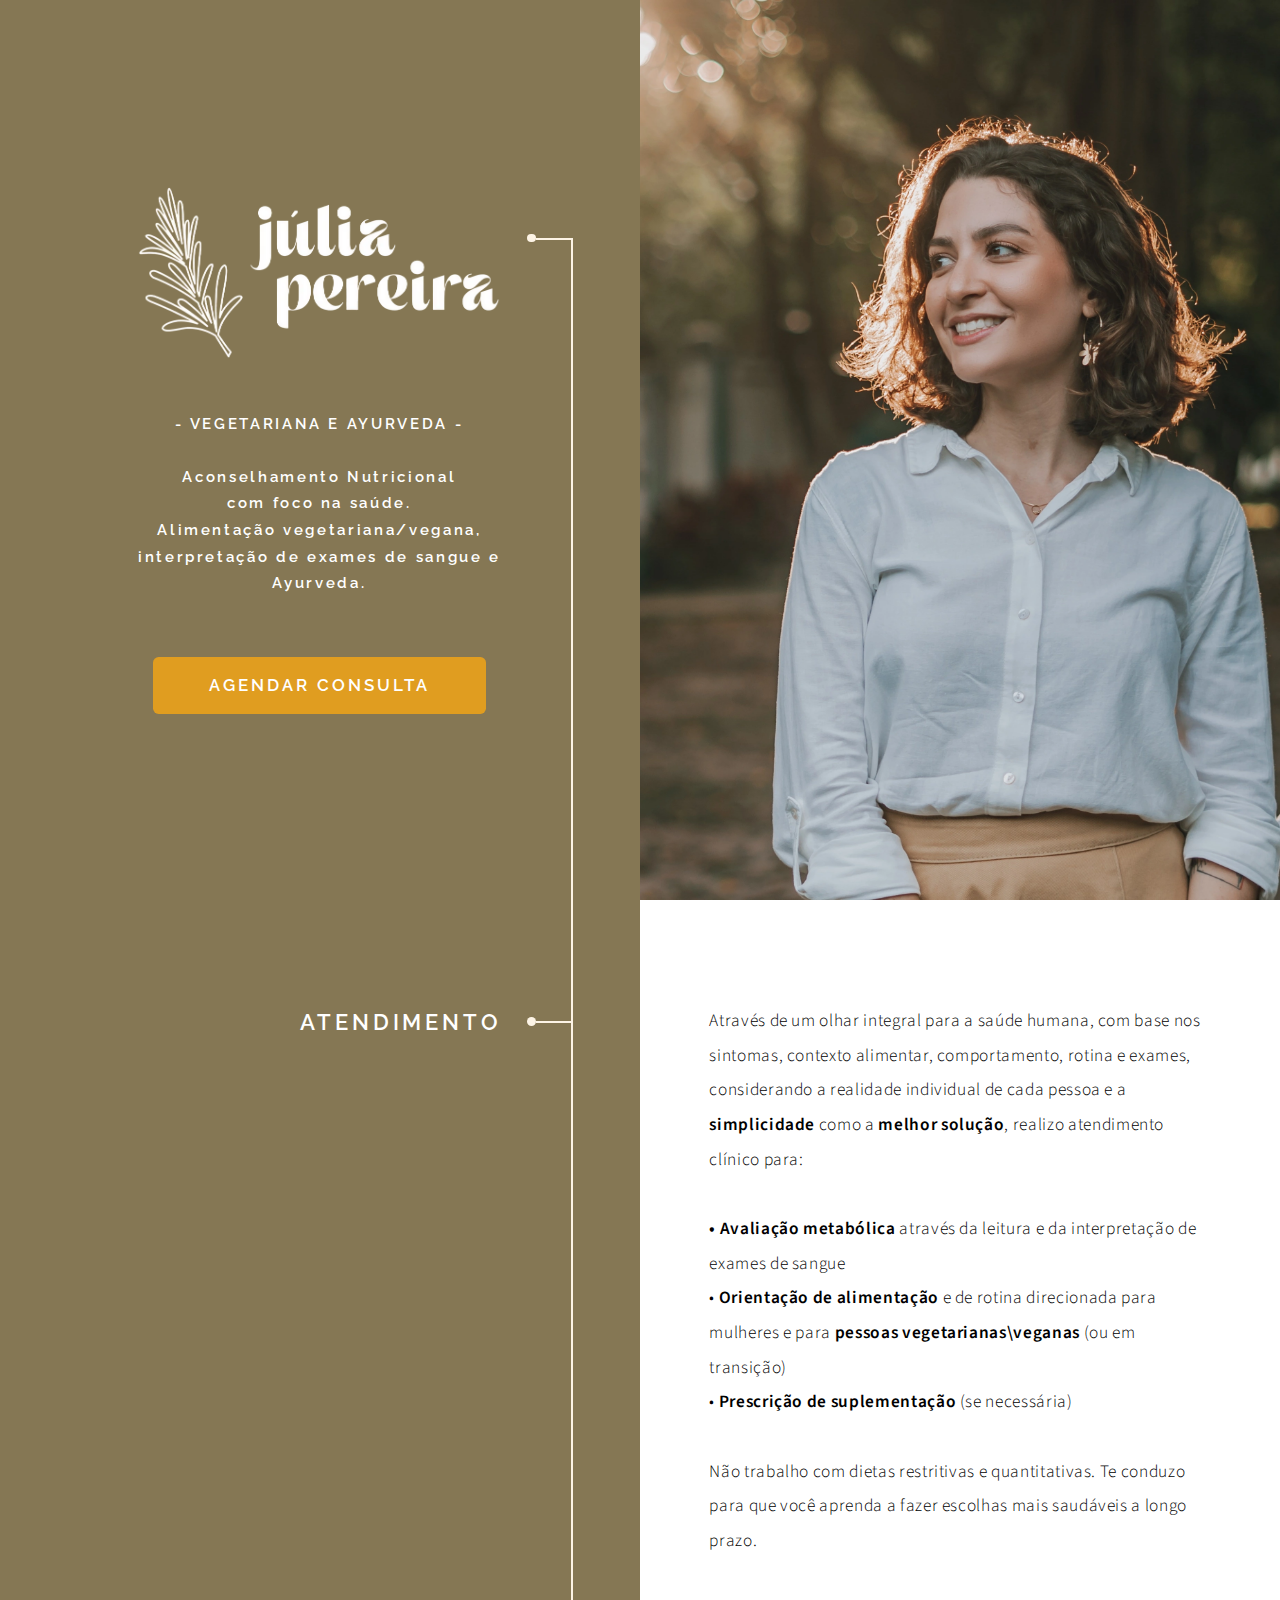
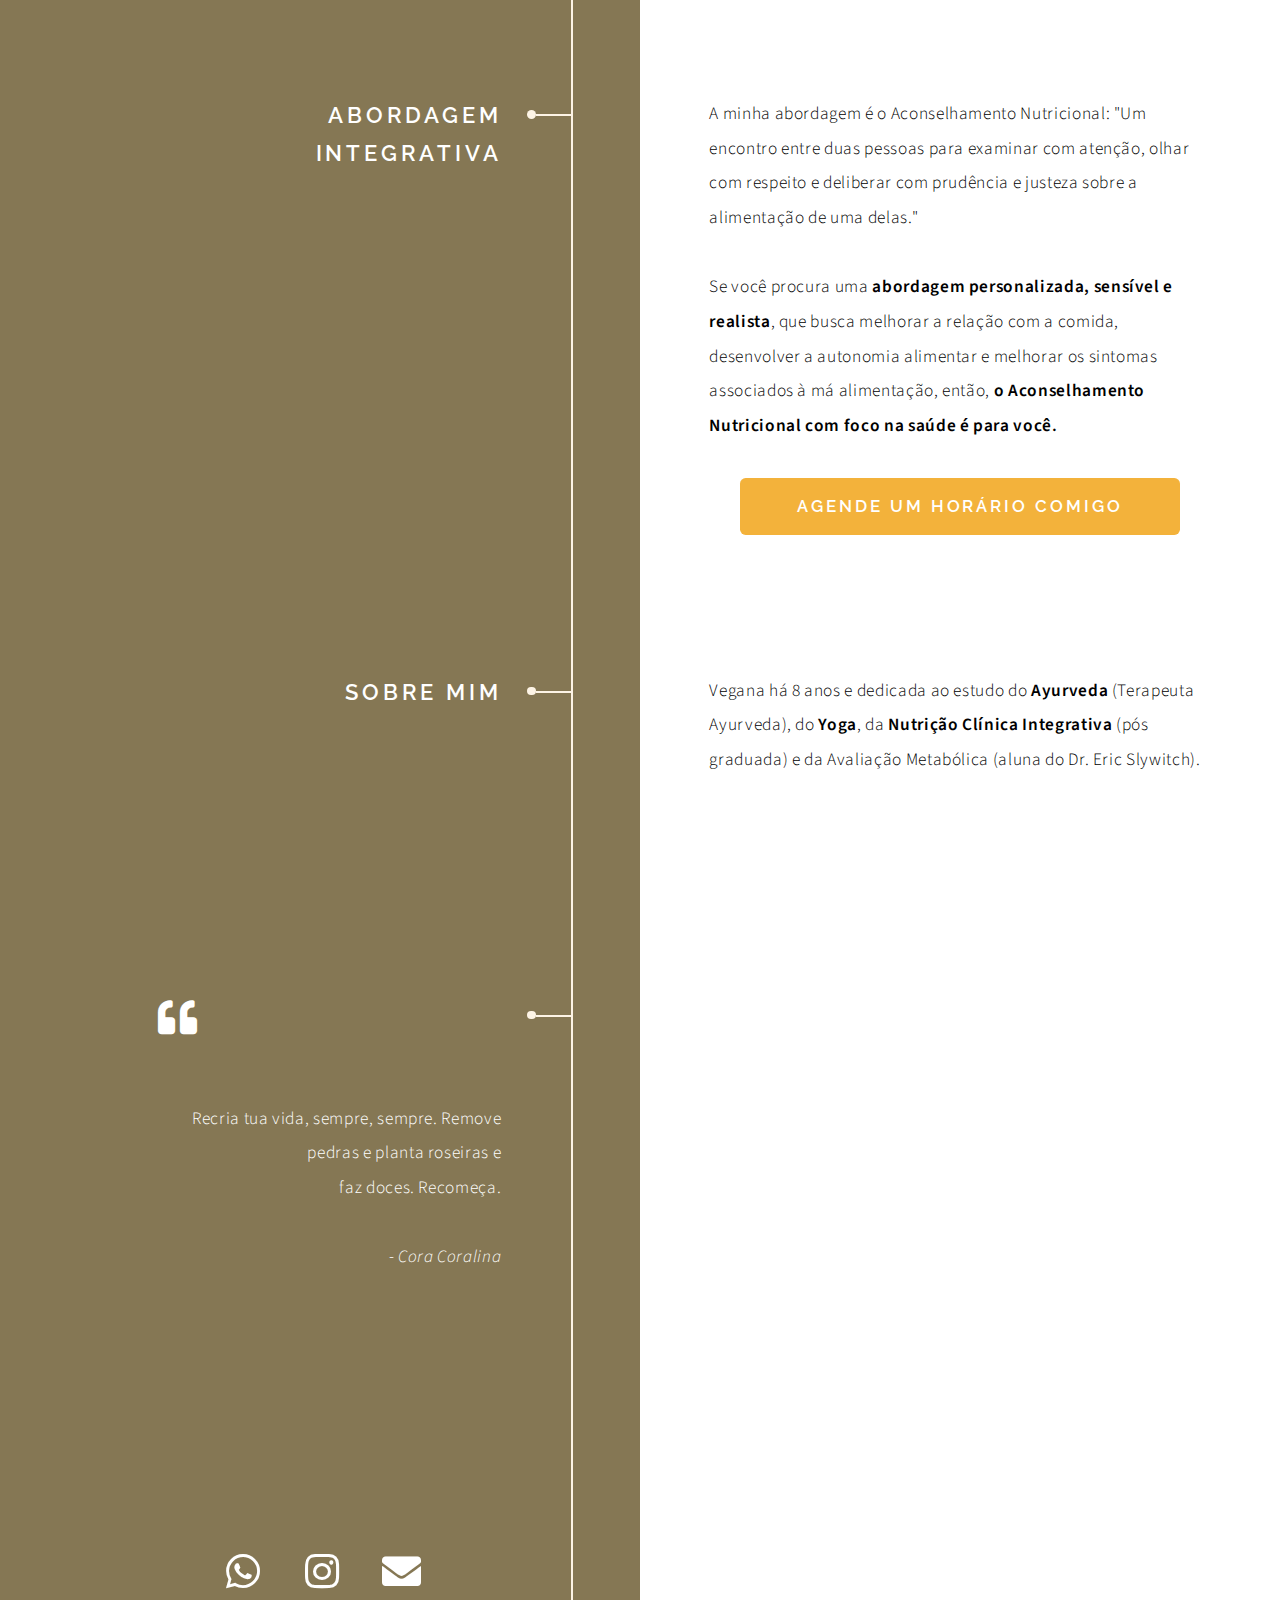
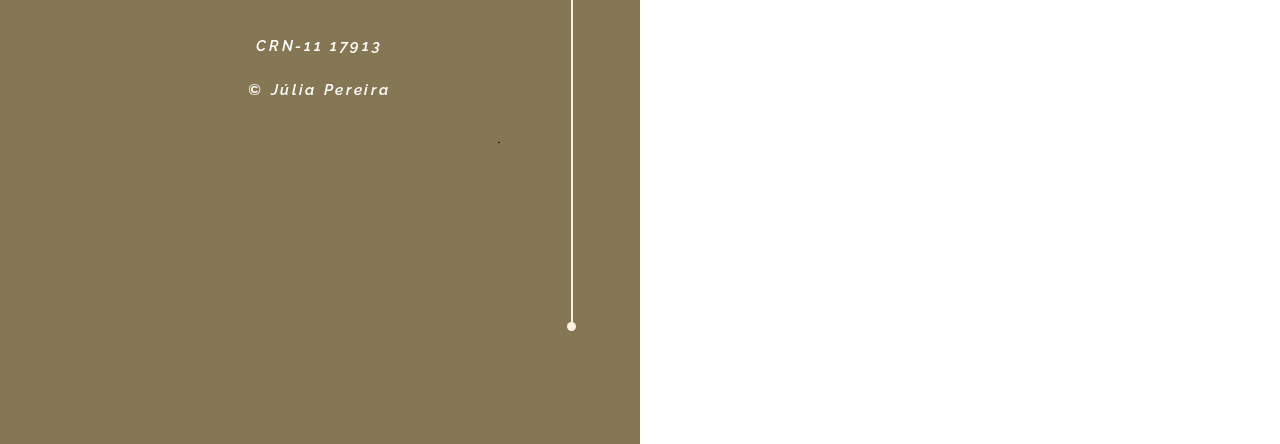
==== commit 652c9fbd: "tese" ====
--- a/index.html
+++ b/index.html
@@ -194,13 +194,13 @@
 
 		</section>
 
-
+<!-- 
 		<section>
 			<header>
 				<h2>Investimento</h2>
 			</header>
 			<div class="content" id="valores">
-				<!-- Section -->
+				 Section 
 
 
 
@@ -213,7 +213,7 @@
 						<a href="#valores" class="landscape" onclick="return false;"><img src="images/valor2.png"
 								alt="" /></a>
 
-						<!--<a href="images/gallery/fulls/04.webp" class="landscape"><img src="images/gallery/thumbs/04.webp" alt="" /></a> -->
+						
 					</div>
 					<br>
 					<ul class="actions" style="justify-content: center;
@@ -229,10 +229,10 @@
 
 
 
-				<!--  -->
+				
 
 		</section>
-
+	-->
 
 
 
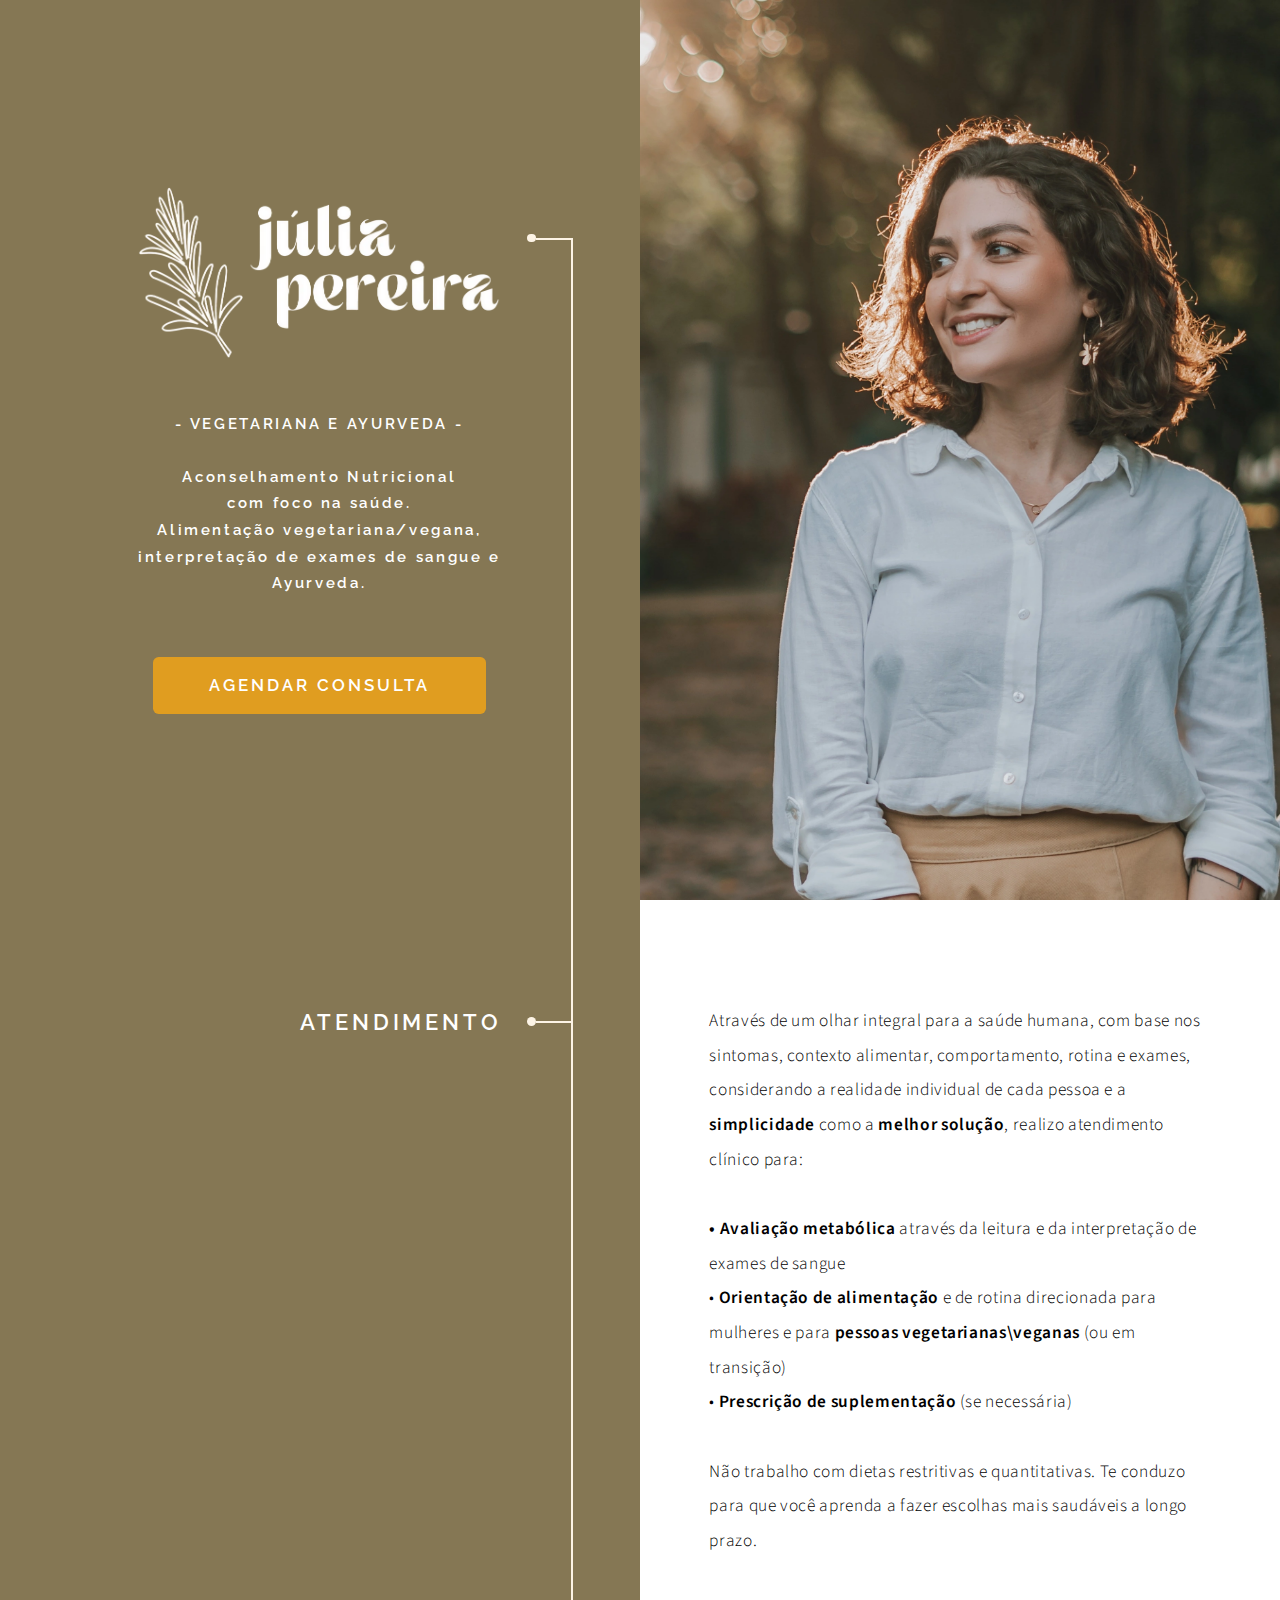
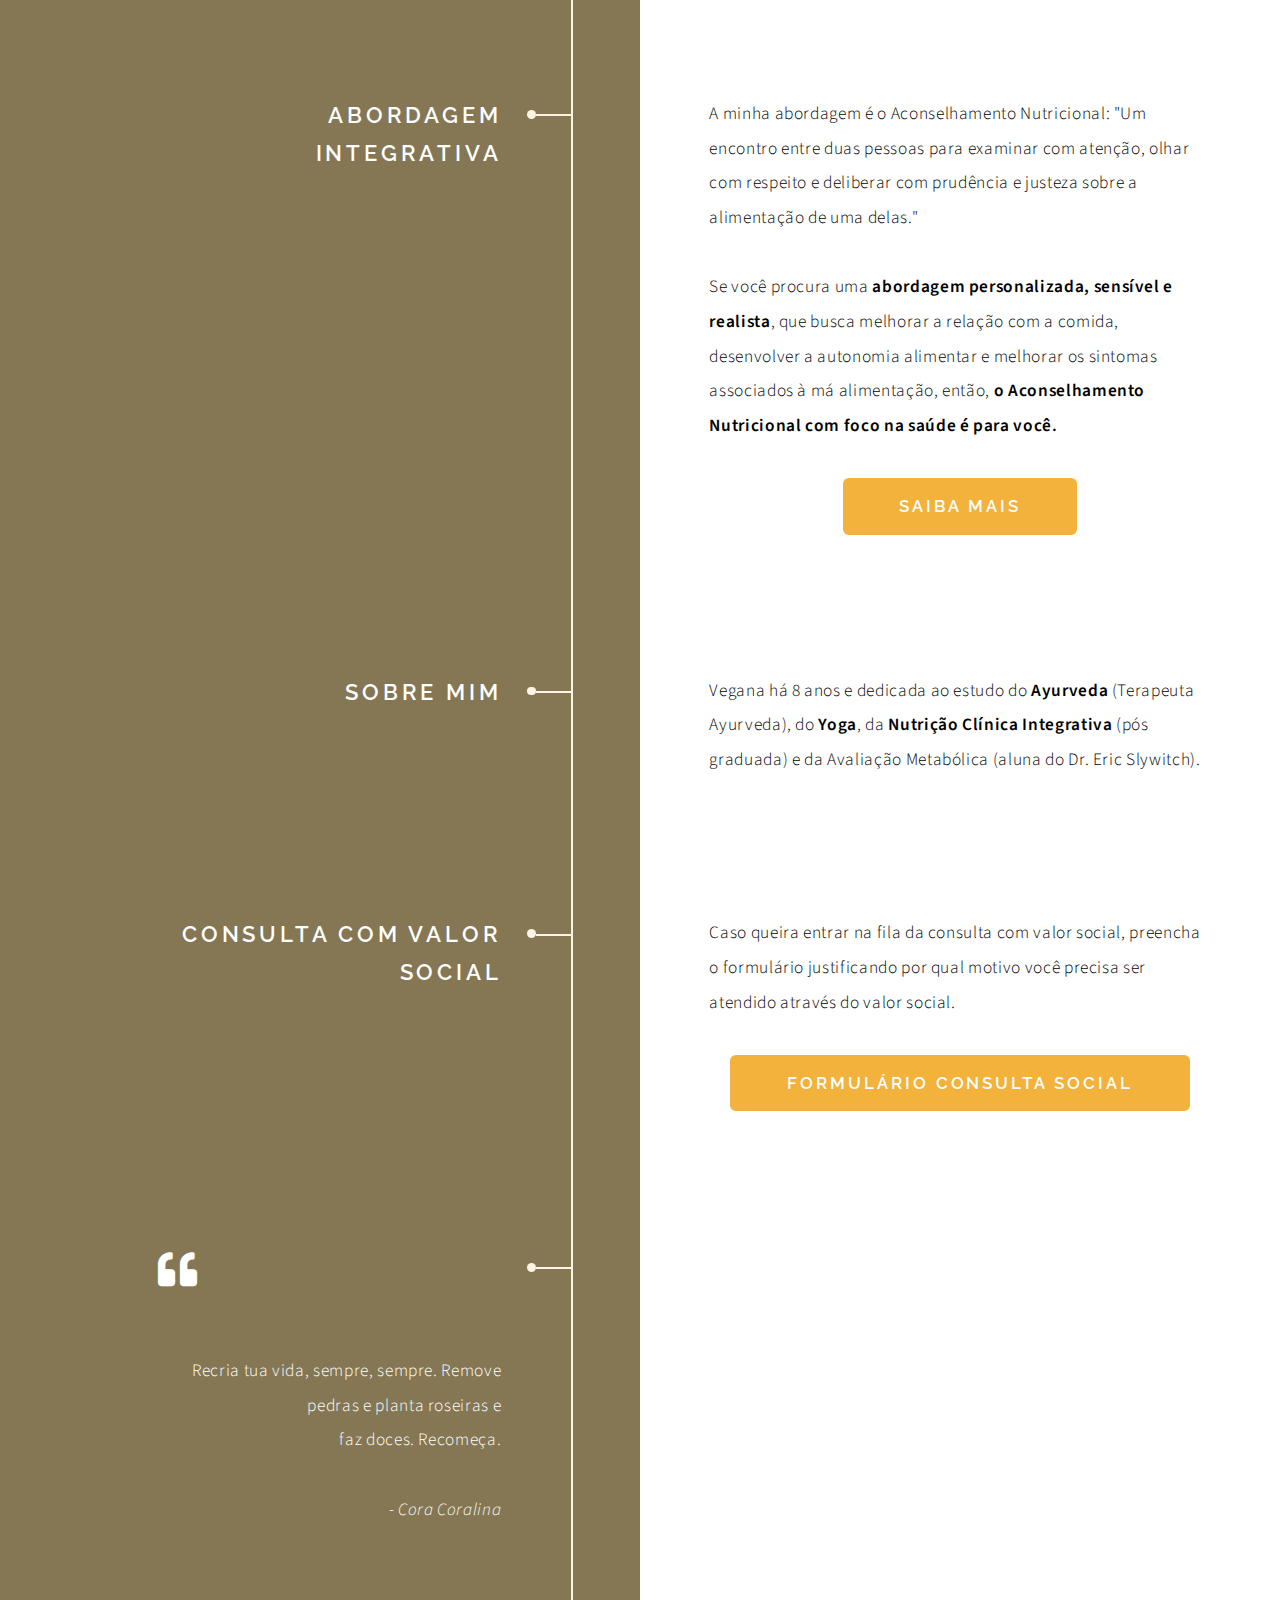
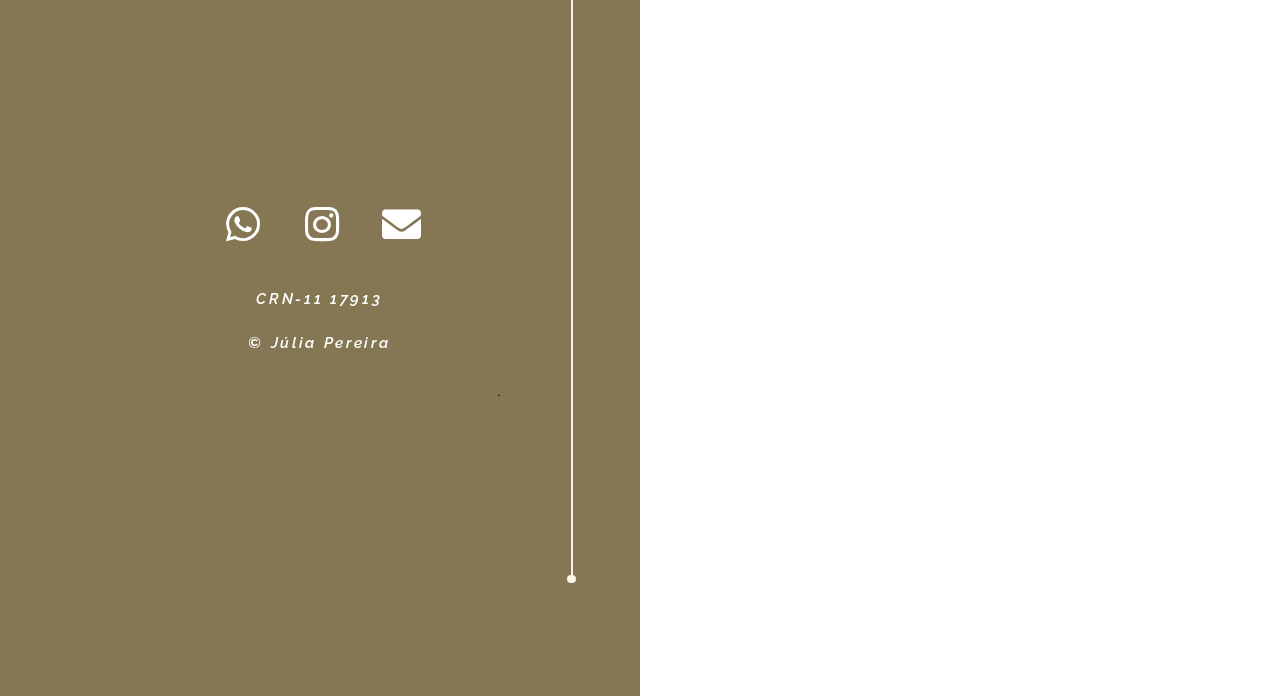
==== commit 23df1b85: "Update index.html" ====
--- a/index.html
+++ b/index.html
@@ -27,14 +27,14 @@
 				<h1><span class="image main"><img src="images/logo.webp" alt="" /></span> </h1>
 				<h3 style="color: #fff; justify-content: center;
 								display: flex;">- Vegetariana e Ayurveda -
-					
+
 					<h3 style="color: #fff; justify-content: center;
 								display: flex; text-transform: none; text-align: center;">Aconselhamento Nutricional <BR> com foco na saúde.
 						<BR>Alimentação vegetariana/vegana, interpretação de exames de sangue e Ayurveda.
 					</h3>
 
 
-					
+
 					<br>
 					<div class="content">
 
@@ -55,7 +55,7 @@
 						<ul class="actions" style="justify-content: center;
 								display: flex;">
 							<li>
-							
+
 								<a target="_self" rel="noopener noreferrer"
 									href="https://wa.me/558597215840?text=Olá, Júlia! Quero agendar minha consulta com você."
 									class="button primary large scrolly">Agendar Consulta</a>
@@ -76,7 +76,7 @@
 
 
 
-		
+
 		<section>
 			<header>
 				<h2>atendimento </h2>
@@ -150,7 +150,7 @@
 				display: flex;">
 					<li><a target="_self" rel="noopener noreferrer"
 							href="https://wa.me/558597215840?text=Olá, Júlia! Quero agendar minha consulta com você."
-							class="button primary large scrolly">agende um horário comigo </a></li>
+							class="button primary large scrolly">saiba mais</a></li>
 
 				</ul>
 
@@ -176,25 +176,17 @@
 					<strong>Yoga</strong>, da
 					<strong> Nutrição Clínica Integrativa</strong> (pós graduada) e da Avaliação Metabólica (aluna do
 					Dr. Eric Slywitch).
-					<br>
-
-
-				<p><strong></strong> </p>
-
-				<ul class="icons" style="justify-content: center;
-				display: flex;">
-
-					<li><a target="_self" rel="noopener noreferrer"
-							href="https://wa.me/558597215840?text=Olá, Júlia! Quero agendar minha consulta com você."
-							class="icon brands fa-whatsapp"><span class="label">Zap</span></a></li>
-					<li><a target="_self" rel="noopener noreferrer" href="https://www.instagram.com/juliapereira.nutri/"
-							class="icon brands fa-instagram"><span class="label">Instagram</span></a></li>
-				</ul>
+
+
+
+
+
+
 			</div>
 
 		</section>
 
-<!-- 
+		<!-- 
 		<section>
 			<header>
 				<h2>Investimento</h2>
@@ -233,7 +225,28 @@
 
 		</section>
 	-->
-
+		<section id="social">
+			<header>
+				<h2>Consulta com valor social</h2>
+			</header>
+			<div class="content">
+				<p>Caso queira entrar na fila da consulta com valor social, preencha o formulário justificando por qual
+					motivo você precisa ser atendido através do valor social. </p>
+
+
+
+				<ul class="actions" style="justify-content: center;
+	display: flex;">
+					<li><a target="_self" rel="noopener noreferrer" href="https://forms.gle/ECTdNLaYEemHG1yy6"
+							class="button primary large scrolly">Formulário Consulta social</a></li>
+
+				</ul>
+
+
+			</div>
+
+
+		</section>
 
 
 		<!-- Section -->
@@ -272,16 +285,21 @@
 							Recomeça.<br><br><i>- Cora Coralina</i></p>
 					</header>
 					<div class="content">
-						<div class="gallery">
+						<div class="gallery" style="justify-content: center;
+				display: flex;">
 							<a href="#footer" class="landscape"><img src="images/gallery/thumbs/01.webp" alt="" /></a>
 
 							<!--<a href="images/gallery/fulls/04.webp" class="landscape"><img src="images/gallery/thumbs/04.webp" alt="" /></a> -->
 						</div>
 						<br>
 
+
 					</div>
 
+
 				</section>
+
+
 
 				<!--  -->
 
@@ -325,9 +343,9 @@
 						display: flex; text-transform: none"><!--- Nutrição Integrativa - <br> Aconselhamento Nutricional com foco na SAÚDE Da
 							Mulher-->
 
-							<i>© Júlia Pereira</i> 
+							<i>© Júlia Pereira</i>
 						</h3>
-						
+
 						<a style="color: #857754;" href="https://html5up.net" style="opacity: 0.1;">HTML5 UP</a>.
 					</li>
 					<h3 style="color: #857754; justify-content: center;
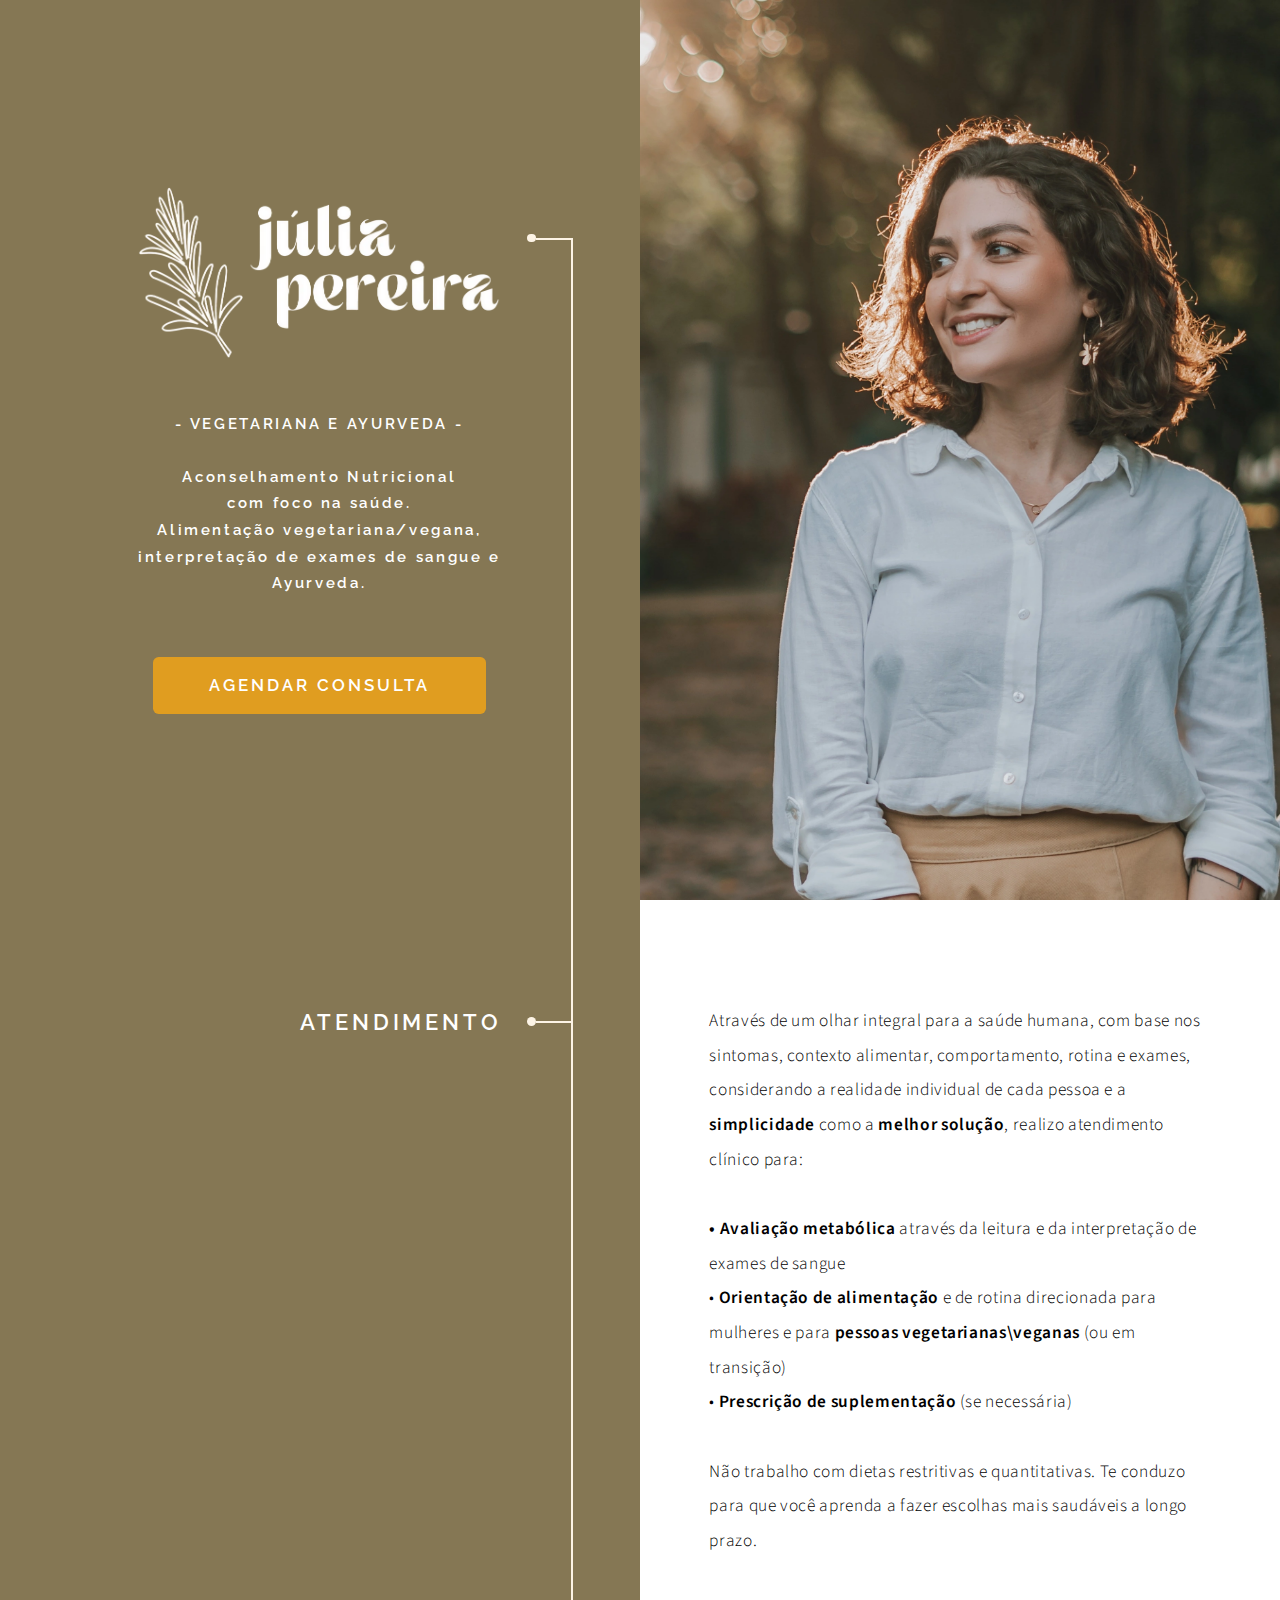
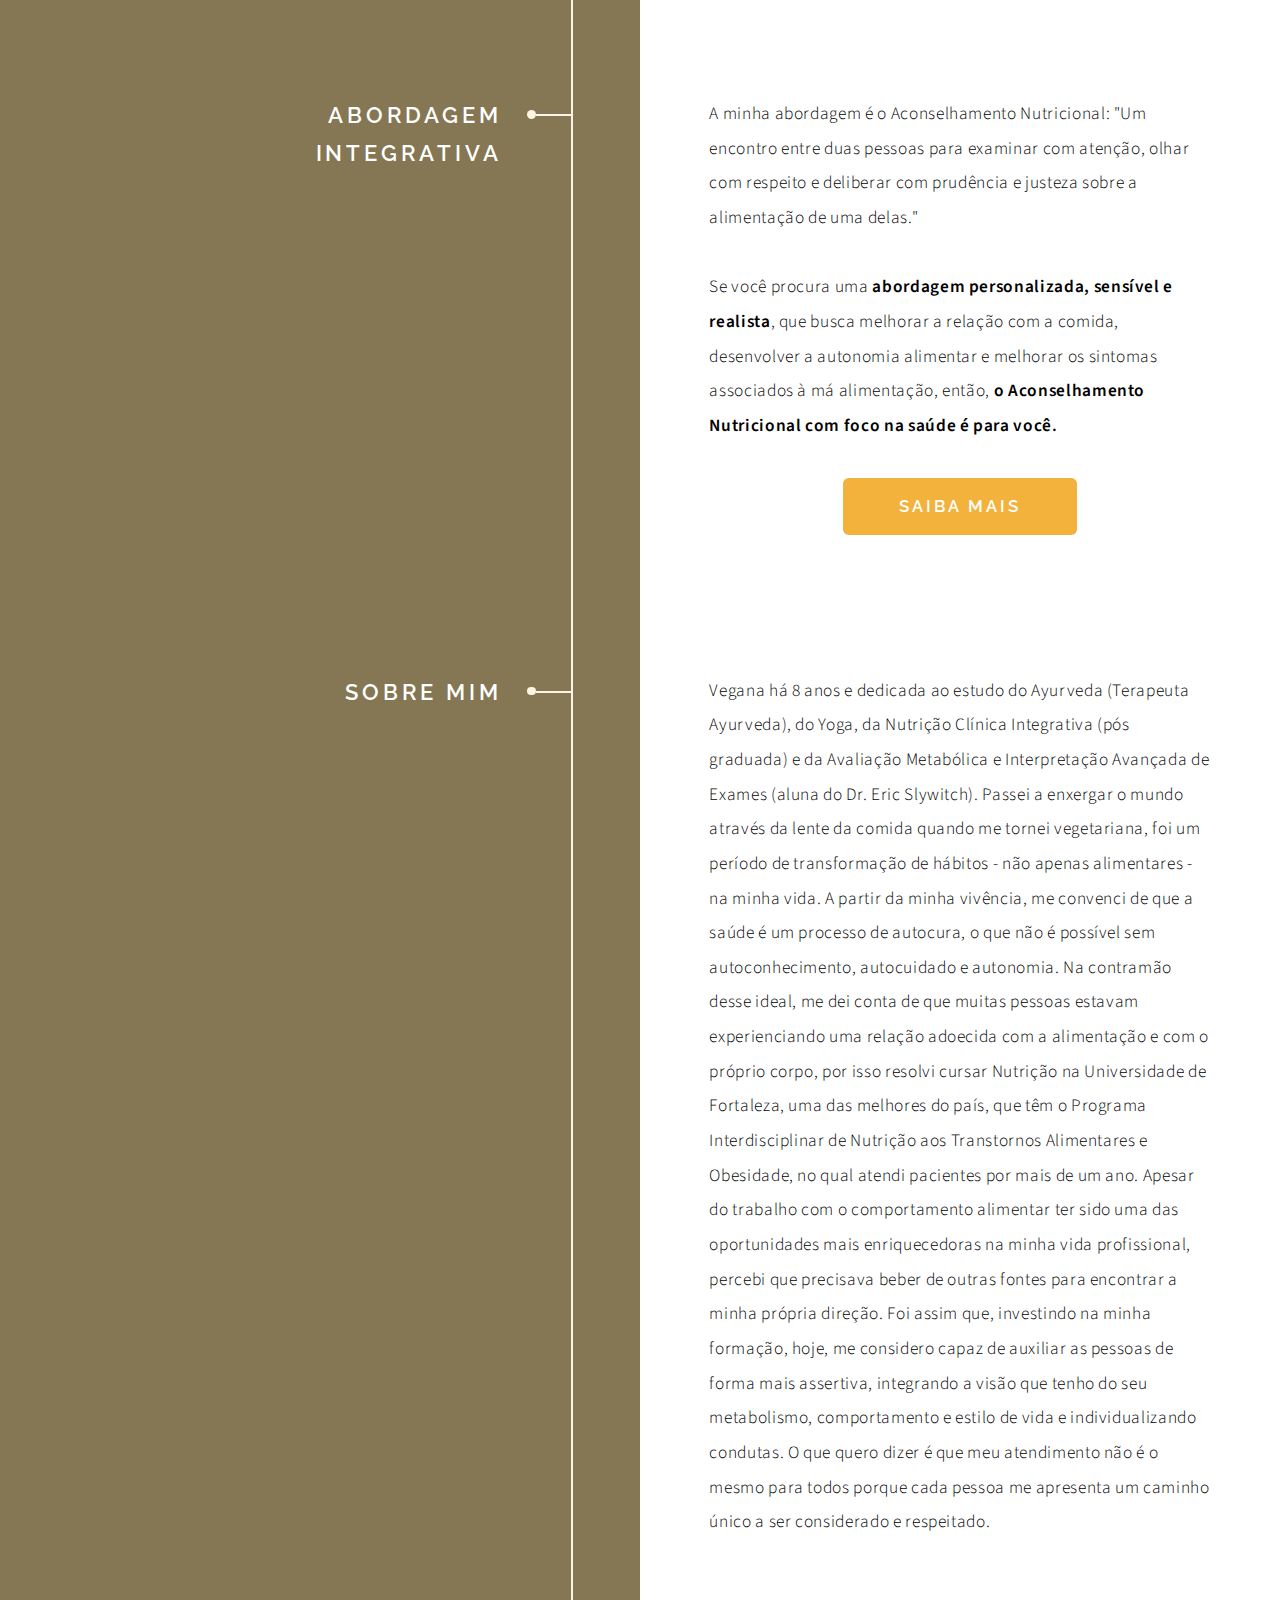
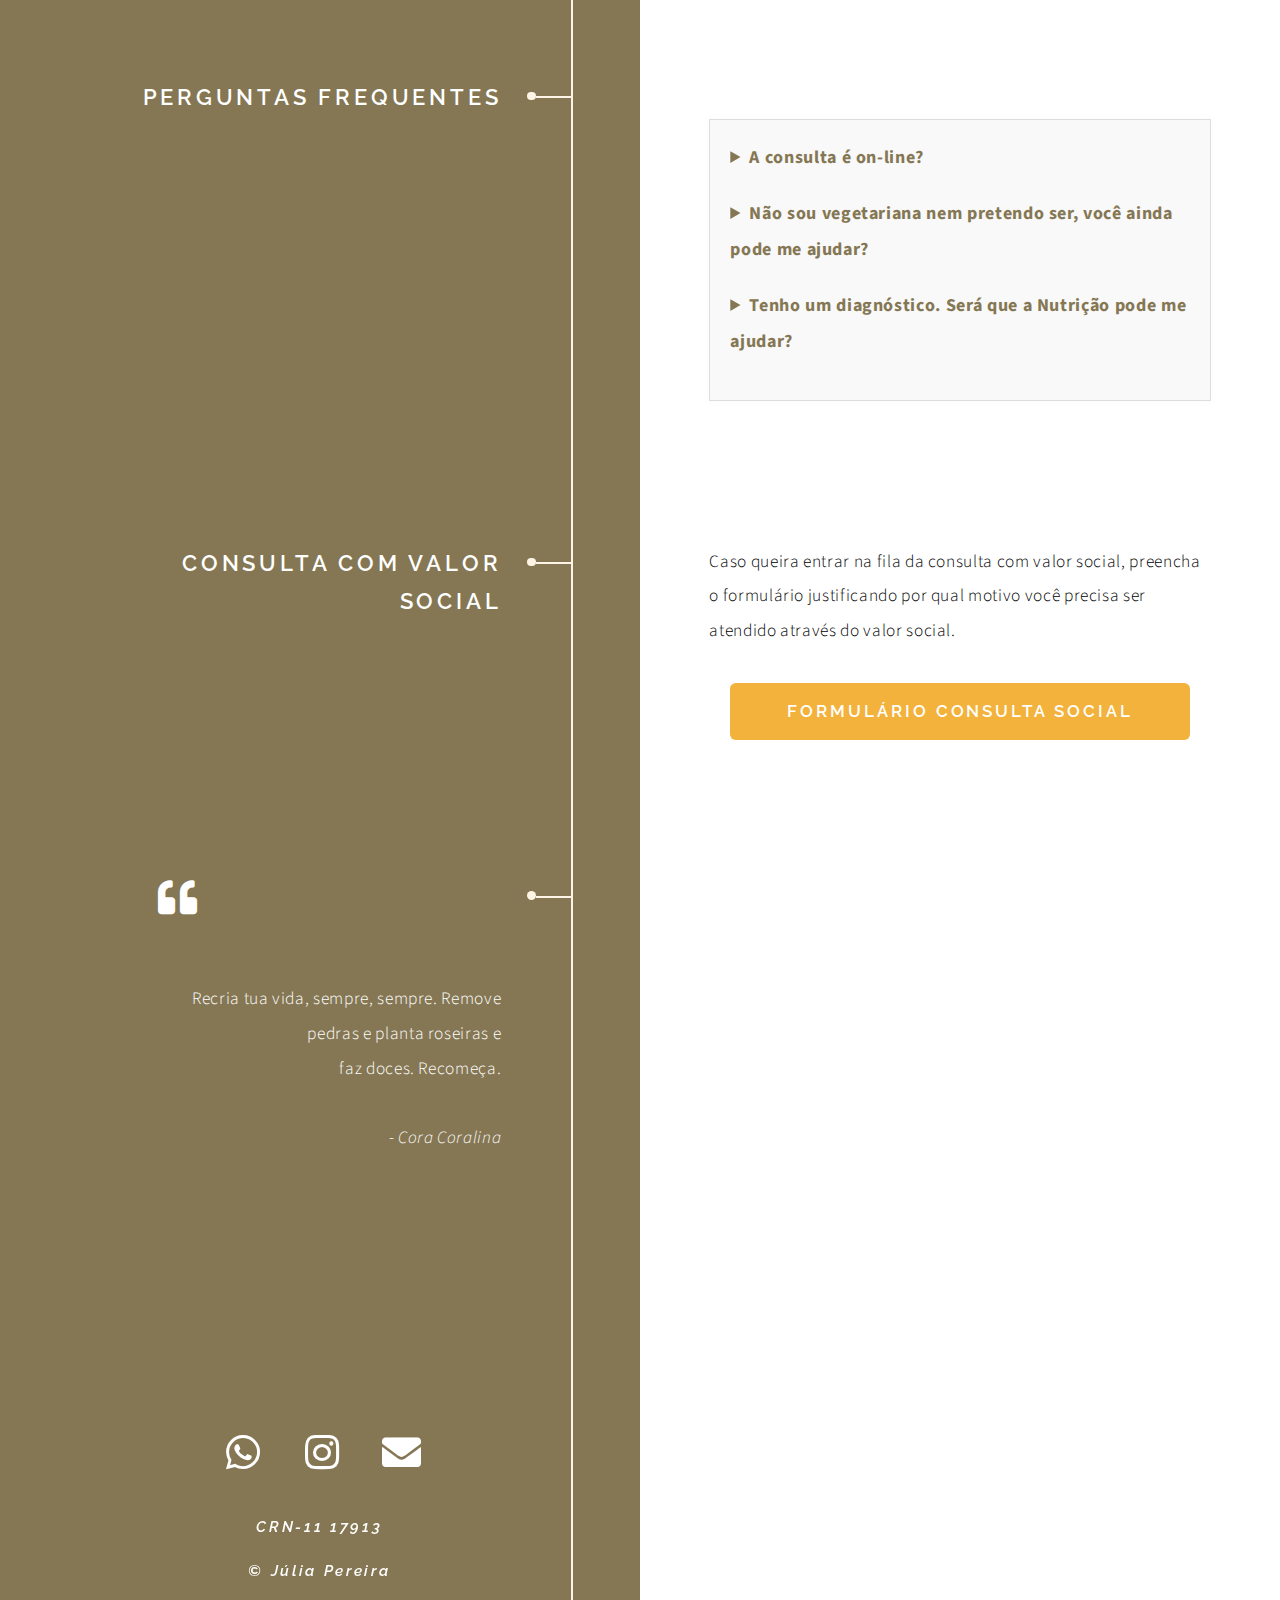
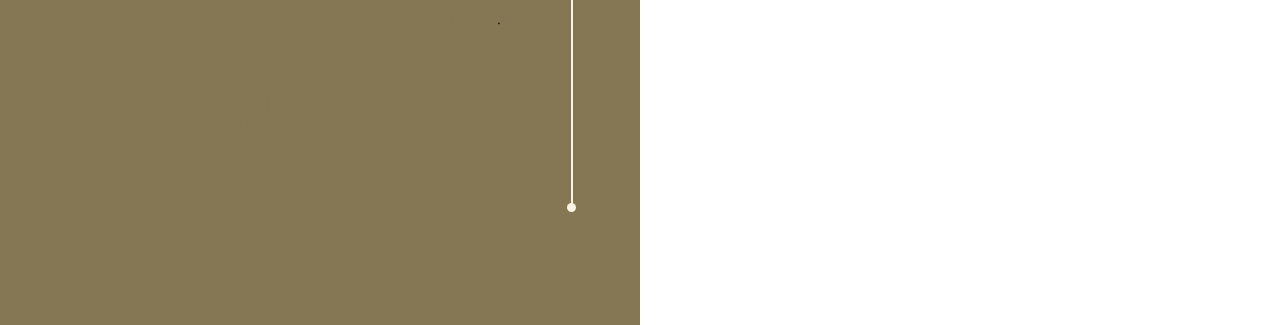
==== commit 733644b1: "ssss" ====
--- a/index.html
+++ b/index.html
@@ -149,7 +149,7 @@
 				<ul class="actions" style="justify-content: center;
 				display: flex;">
 					<li><a target="_self" rel="noopener noreferrer"
-							href="https://wa.me/558597215840?text=Olá, Júlia! Quero agendar minha consulta com você."
+							href="https://wa.me/558597215840?text=Olá, Júlia! Quero saber mais da sua consulta."
 							class="button primary large scrolly">saiba mais</a></li>
 
 				</ul>
@@ -172,14 +172,64 @@
 				<h2>Sobre mim</h2>
 			</header>
 			<div class="content">
-				<p>Vegana há 8 anos e dedicada ao estudo do <strong>Ayurveda </strong>(Terapeuta Ayurveda), do
-					<strong>Yoga</strong>, da
-					<strong> Nutrição Clínica Integrativa</strong> (pós graduada) e da Avaliação Metabólica (aluna do
+				<p>Vegana há 8 anos e dedicada ao estudo do Ayurveda (Terapeuta Ayurveda), do Yoga, da Nutrição Clínica
+					Integrativa (pós graduada) e da Avaliação Metabólica e Interpretação Avançada de Exames (aluna do
 					Dr. Eric Slywitch).
-
-
-
-
+					Passei a enxergar o mundo através da lente da comida quando me tornei vegetariana, foi um período de
+					transformação de hábitos - não apenas alimentares - na minha vida. A partir da minha vivência, me
+					convenci de que a saúde é um processo de autocura, o que não é possível sem autoconhecimento,
+					autocuidado e autonomia. Na contramão desse ideal, me dei conta de que muitas pessoas estavam
+					experienciando uma relação adoecida com a alimentação e com o próprio corpo, por isso resolvi cursar
+					Nutrição na Universidade de Fortaleza, uma das melhores do país, que têm o Programa Interdisciplinar
+					de Nutrição aos Transtornos Alimentares e Obesidade, no qual atendi pacientes por mais de um ano.
+					Apesar do trabalho com o comportamento alimentar ter sido uma das oportunidades mais enriquecedoras
+					na minha vida profissional, percebi que precisava beber de outras fontes para encontrar a minha
+					própria direção. Foi assim que, investindo na minha formação, hoje, me considero capaz de auxiliar
+					as pessoas de forma mais assertiva, integrando a visão que tenho do seu metabolismo, comportamento e
+					estilo de vida e individualizando condutas. O que quero dizer é que meu atendimento não é o mesmo
+					para todos porque cada pessoa me apresenta um caminho único a ser considerado e respeitado.</p>
+
+
+
+
+
+
+			</div>
+
+		</section>
+
+		<section id="sobre-mim">
+			<header>
+				<h2>Perguntas Frequentes</h2>
+			</header>
+			<div class="content">
+				<!-- HTML -->
+				<div class="faq">
+					<details>
+						<summary>A consulta é on-line?</summary>
+						<p>Sim, exclusivamente na modalidade de Telenutrição.</p>
+					</details>
+					<details>
+						<summary>Não sou vegetariana nem pretendo ser, você ainda pode me ajudar?</summary>
+						<p>Sim, posso te atender respeitando as suas decisões.</p>
+					</details>
+					<details>
+						<summary>Tenho um diagnóstico. Será que a Nutrição pode me ajudar?</summary>
+						<p>Independente do seu diagnóstico ou condição de saúde, o cuidado nutricional será um aliado
+							fundamental ao seu tratamento.</p>
+					</details>
+				</div>
+
+
+
+				<script>// JavaScript
+					const perguntas = document.querySelectorAll('.pergunta');
+
+					perguntas.forEach((pergunta) => {
+						pergunta.addEventListener('click', () => {
+							pergunta.classList.toggle('ativo');
+						});
+					});</script>
 
 
 			</div>
--- a/assets/css/main.css
+++ b/assets/css/main.css
@@ -4258,3 +4258,45 @@
 		}
 
 	}
+
+
+
+
+
+
+
+
+
+
+
+
+	/* CSS */
+.faq {
+	max-width: 800px;
+	margin: 40px auto;
+	padding: 20px;
+	background-color: #f9f9f9;
+	border: 1px solid #ddd;
+	box-shadow: 0 0 10px rgba(215, 215, 215, 0.1);
+  }
+  
+  details {
+	margin-bottom: 20px;
+  }
+  
+  summary {
+	font-size: 18px;
+	font-weight: bold;
+	cursor: pointer;
+	color: #857754; 
+  }
+  
+  details[open] summary {
+	color: #000;
+  }
+  
+  details p {
+	font-size: 17px;
+	margin-bottom: 10px;
+	color: #000000;
+  }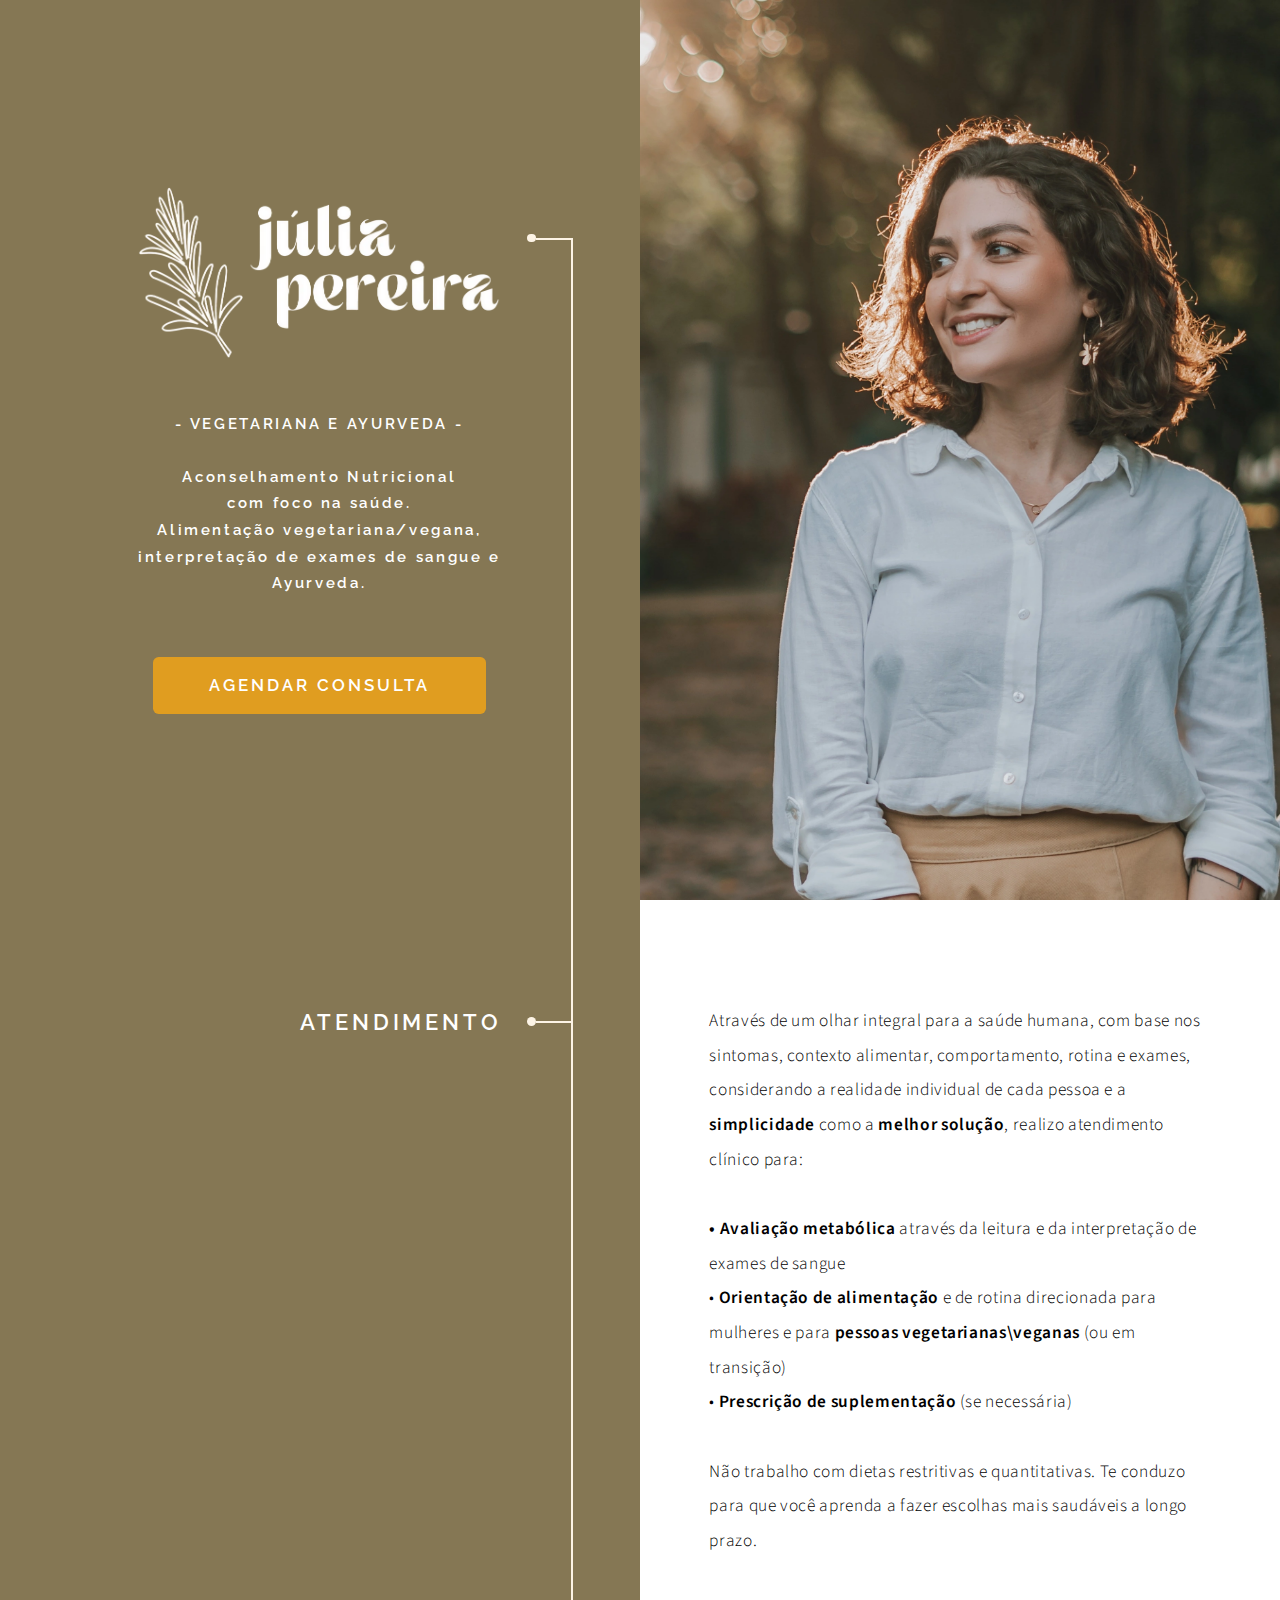
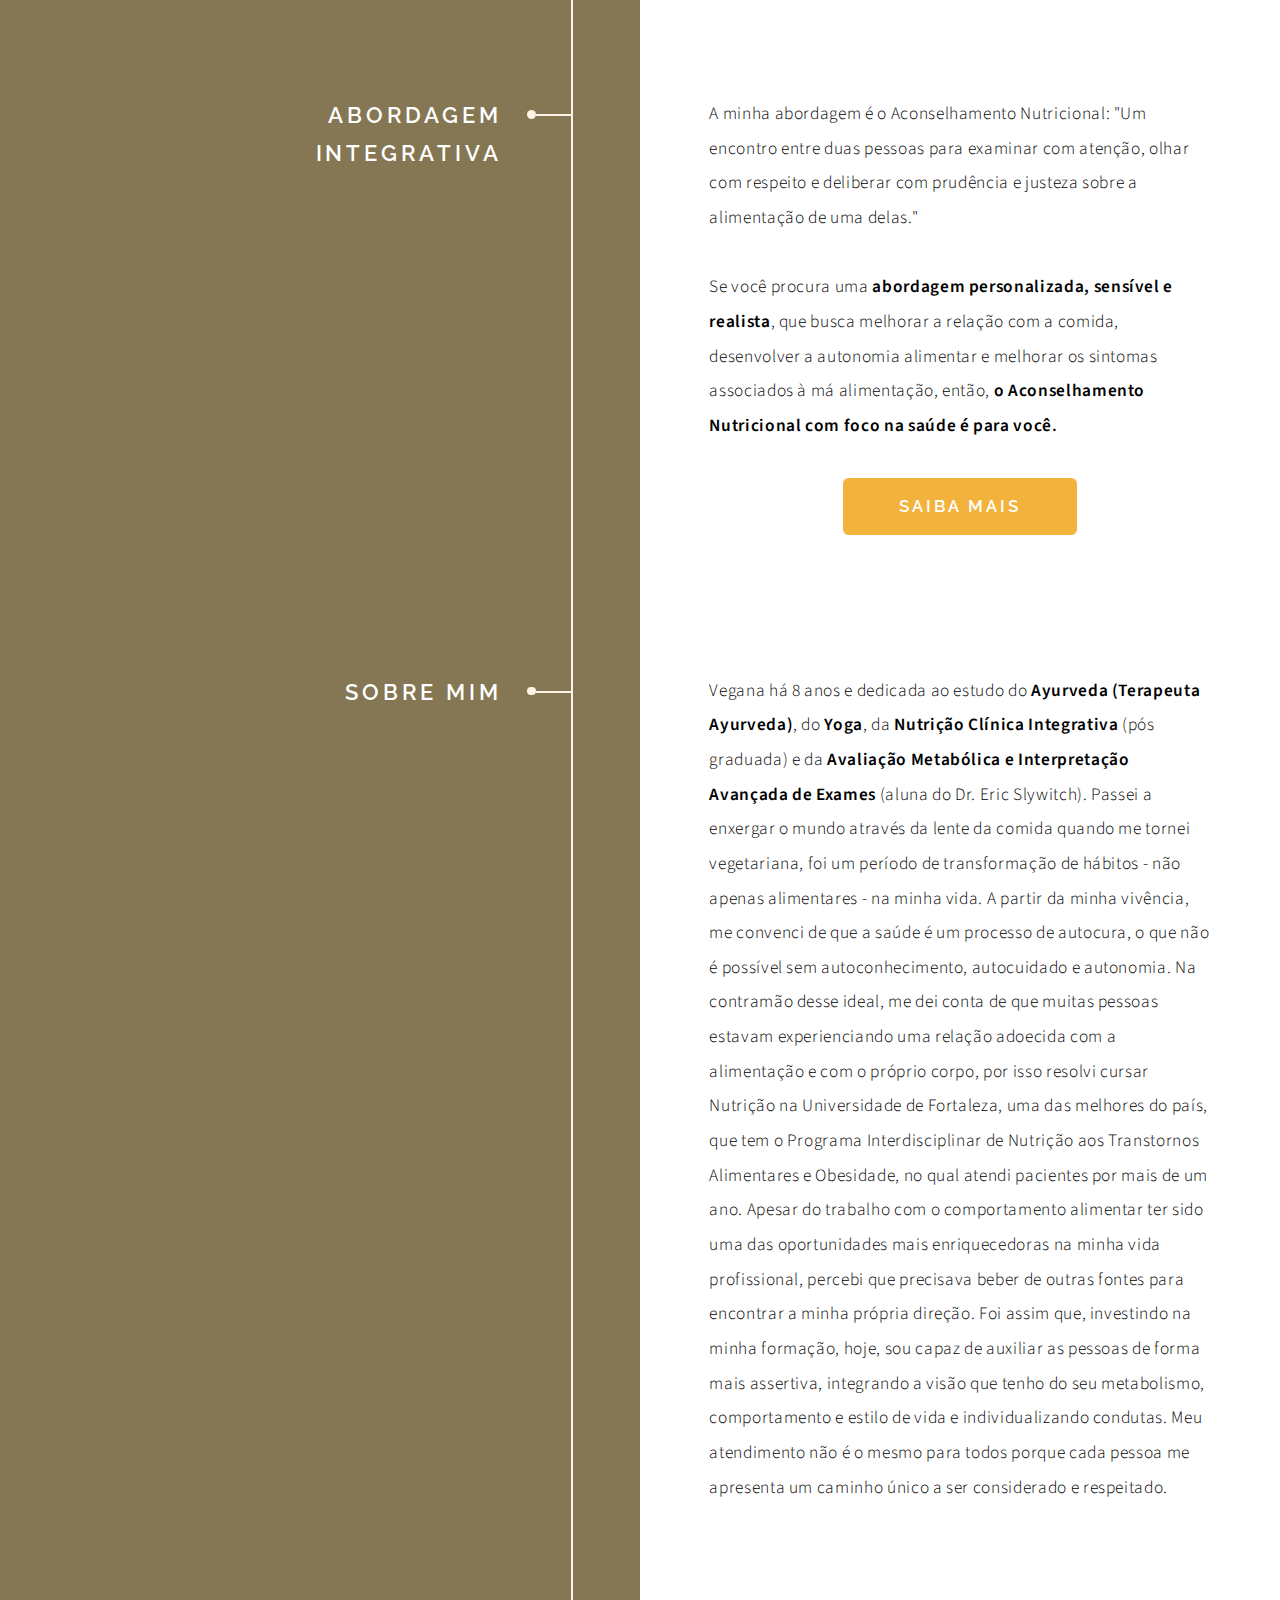
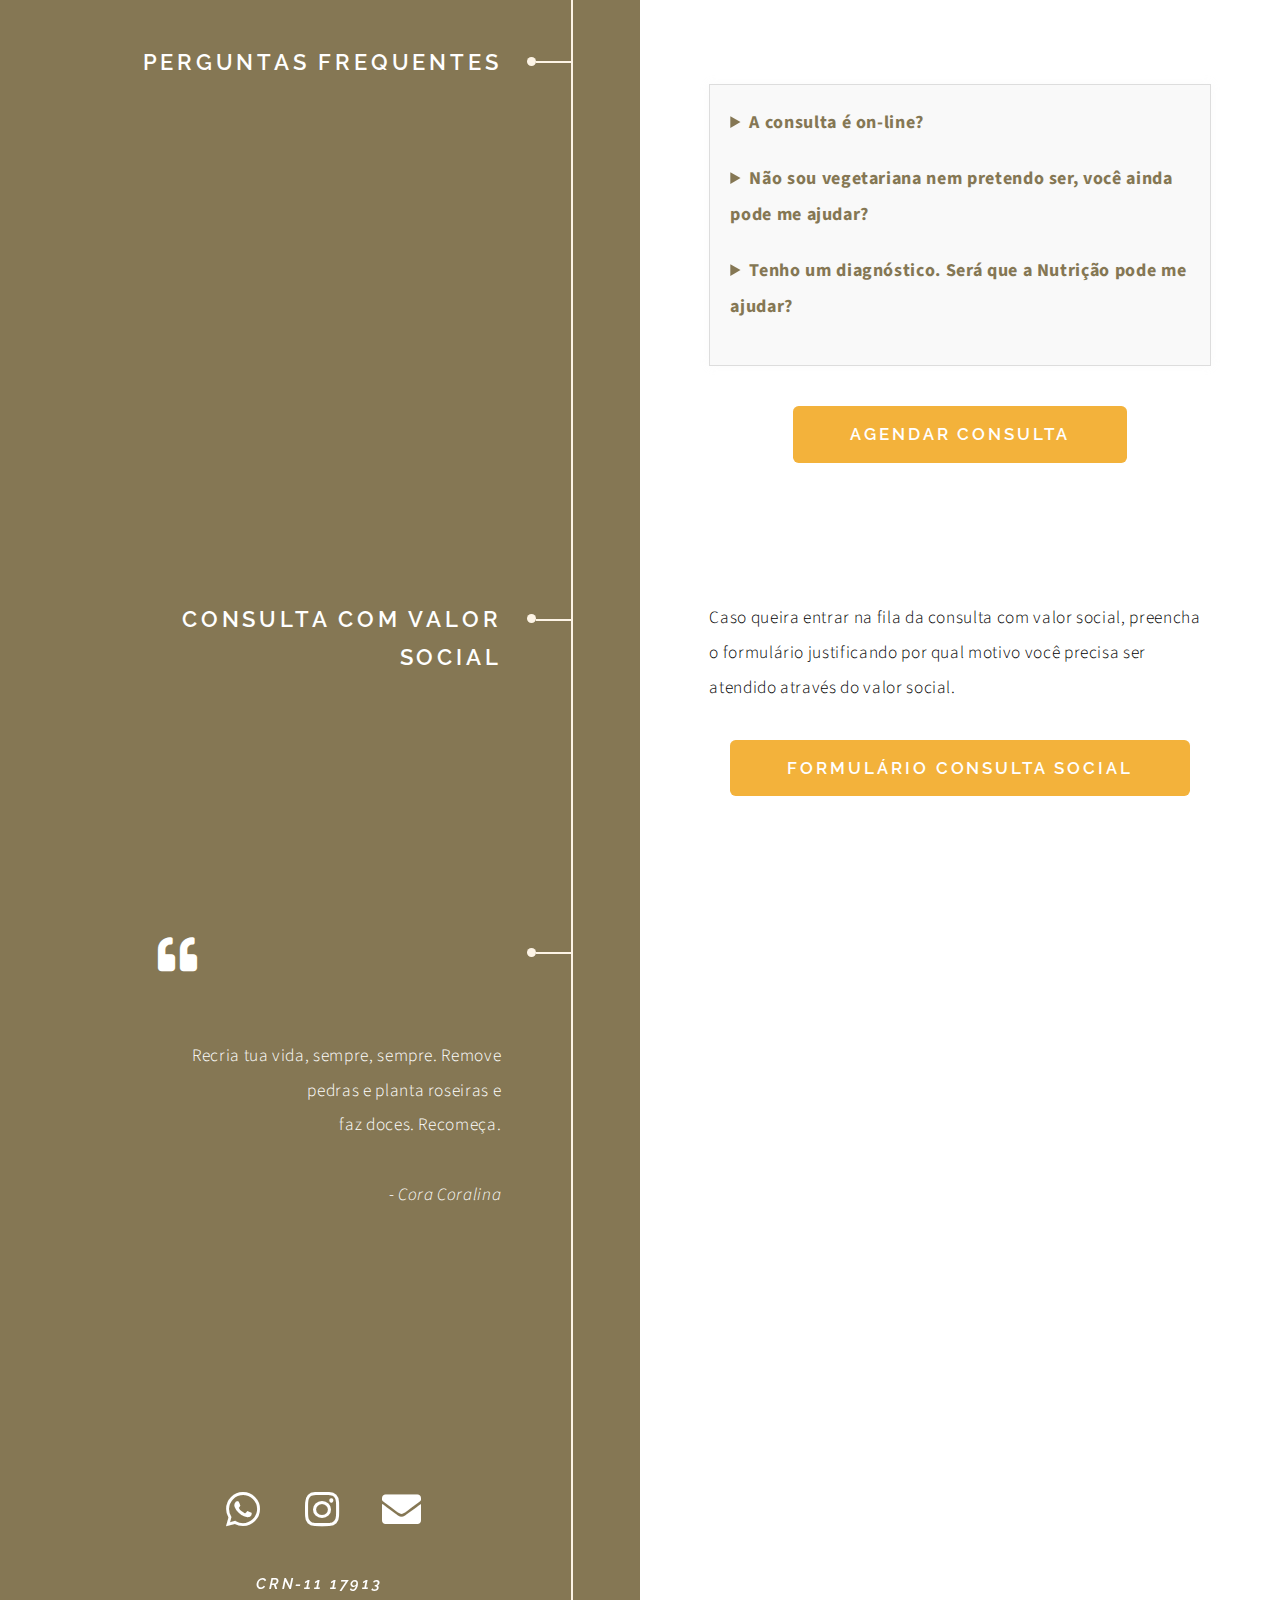
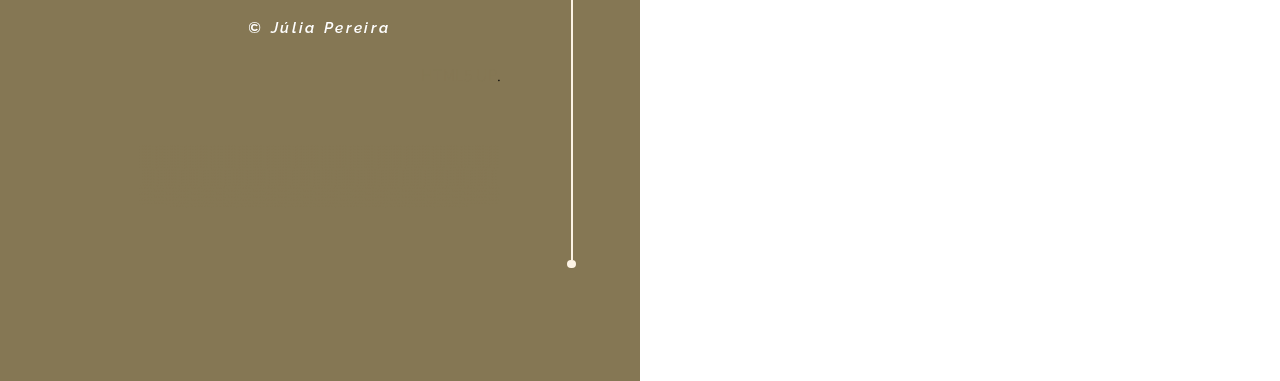
==== commit 04756ce6: "sss" ====
--- a/index.html
+++ b/index.html
@@ -172,21 +172,21 @@
 				<h2>Sobre mim</h2>
 			</header>
 			<div class="content">
-				<p>Vegana há 8 anos e dedicada ao estudo do Ayurveda (Terapeuta Ayurveda), do Yoga, da Nutrição Clínica
-					Integrativa (pós graduada) e da Avaliação Metabólica e Interpretação Avançada de Exames (aluna do
-					Dr. Eric Slywitch).
+				<p>Vegana há 8 anos e dedicada ao estudo do <strong> Ayurveda (Terapeuta Ayurveda)</strong>, do <strong>Yoga</strong>, da <strong>Nutrição Clínica
+					Integrativa </strong> (pós graduada) e da <strong>Avaliação Metabólica e Interpretação Avançada de Exames</strong> (aluna do
+					Dr. Eric Slywitch). 
 					Passei a enxergar o mundo através da lente da comida quando me tornei vegetariana, foi um período de
 					transformação de hábitos - não apenas alimentares - na minha vida. A partir da minha vivência, me
 					convenci de que a saúde é um processo de autocura, o que não é possível sem autoconhecimento,
 					autocuidado e autonomia. Na contramão desse ideal, me dei conta de que muitas pessoas estavam
 					experienciando uma relação adoecida com a alimentação e com o próprio corpo, por isso resolvi cursar
-					Nutrição na Universidade de Fortaleza, uma das melhores do país, que têm o Programa Interdisciplinar
+					Nutrição na Universidade de Fortaleza, uma das melhores do país, que tem o Programa  Interdisciplinar
 					de Nutrição aos Transtornos Alimentares e Obesidade, no qual atendi pacientes por mais de um ano.
 					Apesar do trabalho com o comportamento alimentar ter sido uma das oportunidades mais enriquecedoras
 					na minha vida profissional, percebi que precisava beber de outras fontes para encontrar a minha
-					própria direção. Foi assim que, investindo na minha formação, hoje, me considero capaz de auxiliar
+					própria direção. Foi assim que, investindo na minha formação, hoje, sou capaz de auxiliar
 					as pessoas de forma mais assertiva, integrando a visão que tenho do seu metabolismo, comportamento e
-					estilo de vida e individualizando condutas. O que quero dizer é que meu atendimento não é o mesmo
+					estilo de vida e individualizando condutas. Meu atendimento não é o mesmo
 					para todos porque cada pessoa me apresenta um caminho único a ser considerado e respeitado.</p>
 
 
@@ -219,7 +219,21 @@
 							fundamental ao seu tratamento.</p>
 					</details>
 				</div>
-
+				<div class="content">
+
+
+
+
+					<ul class="actions" style="justify-content: center;
+		display: flex;">
+						<li><a target="_self" rel="noopener noreferrer"
+								href="https://wa.me/558597215840?text=Olá, Júlia! Quero agendar minha consulta com você."
+								class="button primary large scrolly">Agendar consulta</a></li>
+
+					</ul>
+
+
+				</div>
 
 
 				<script>// JavaScript
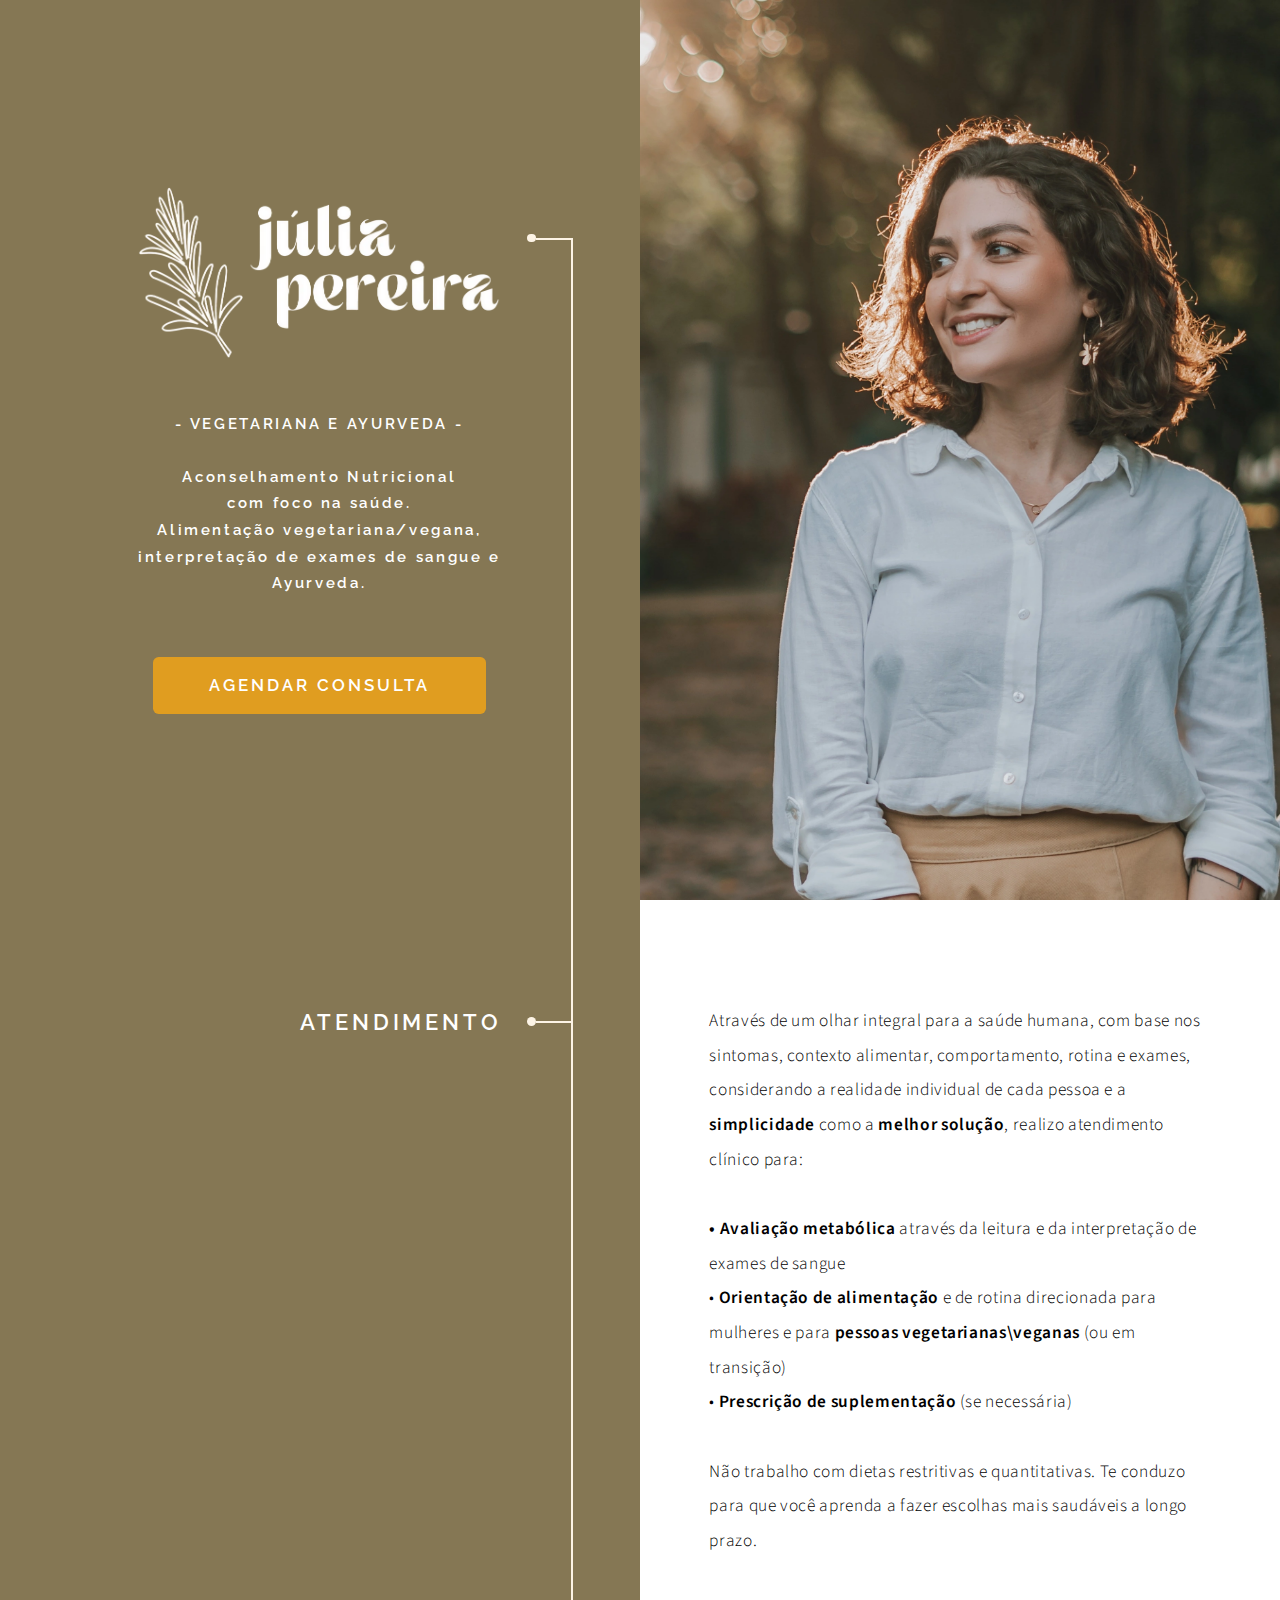
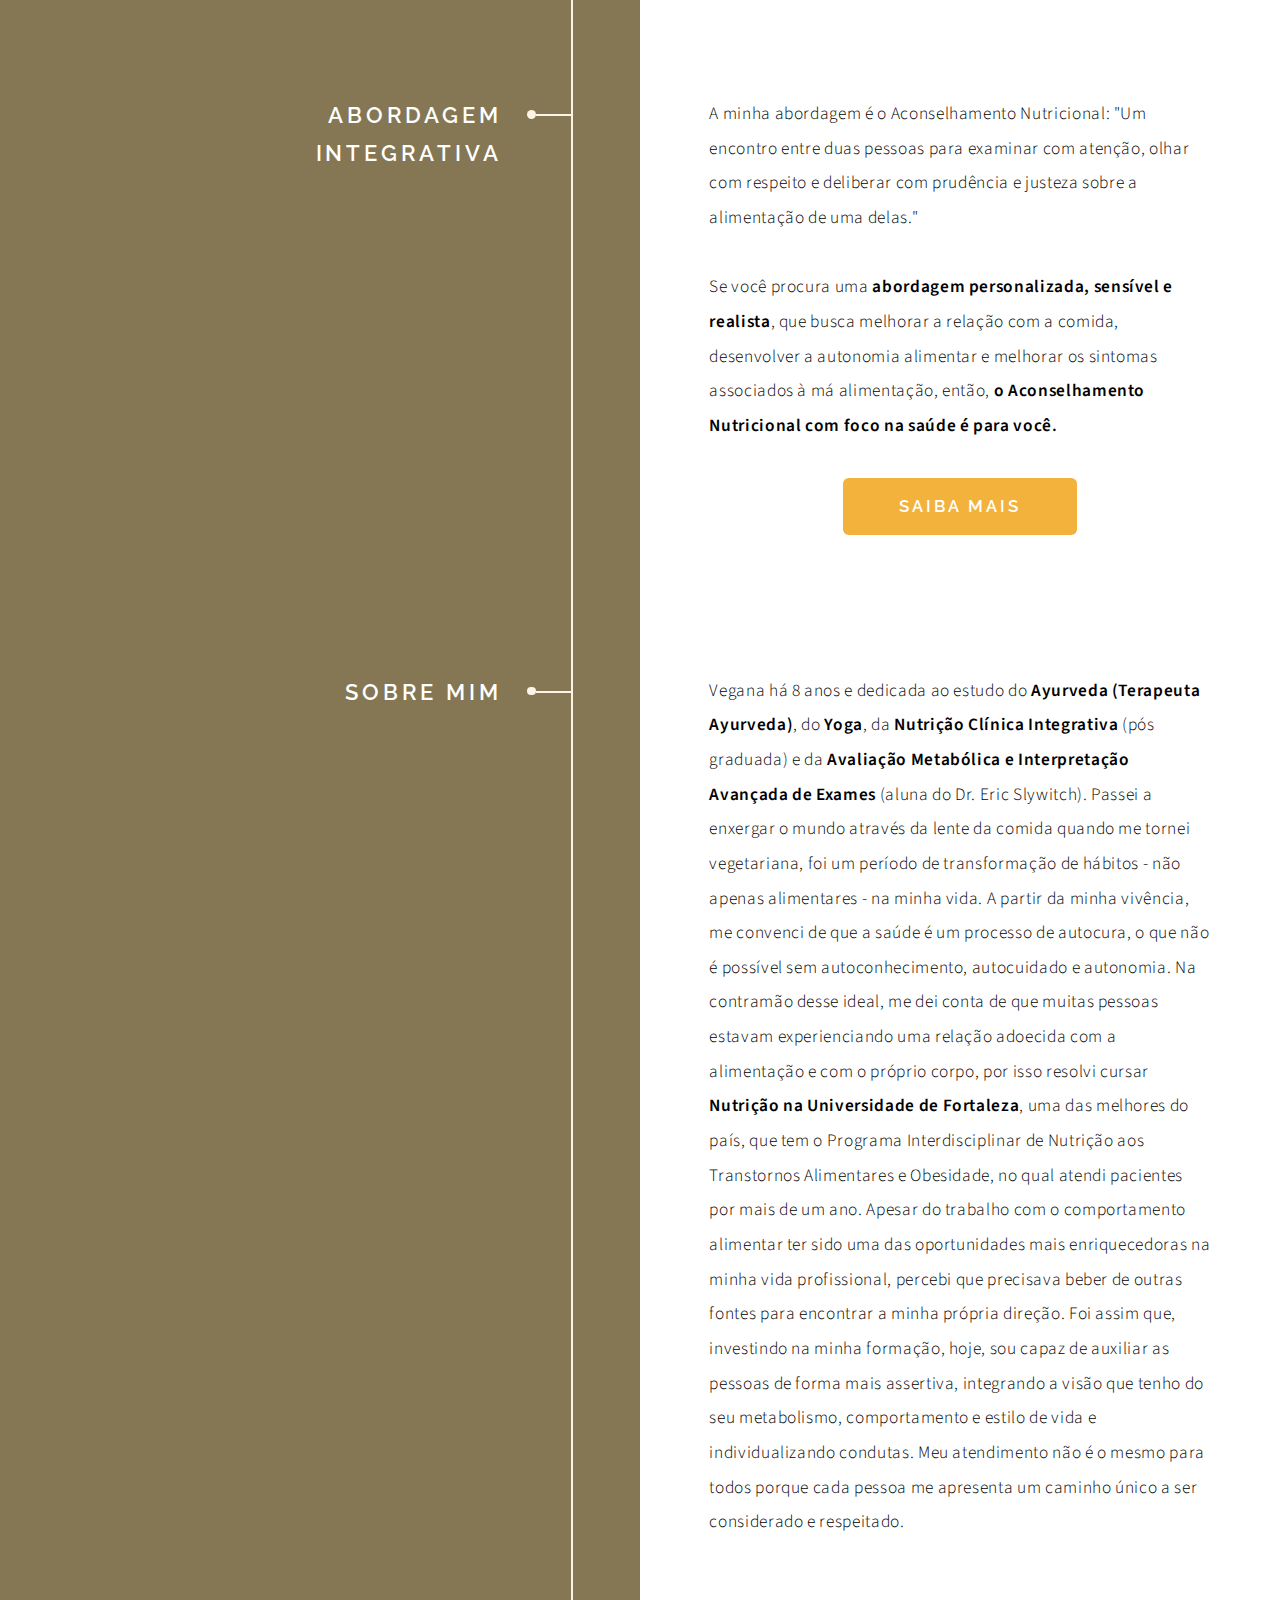
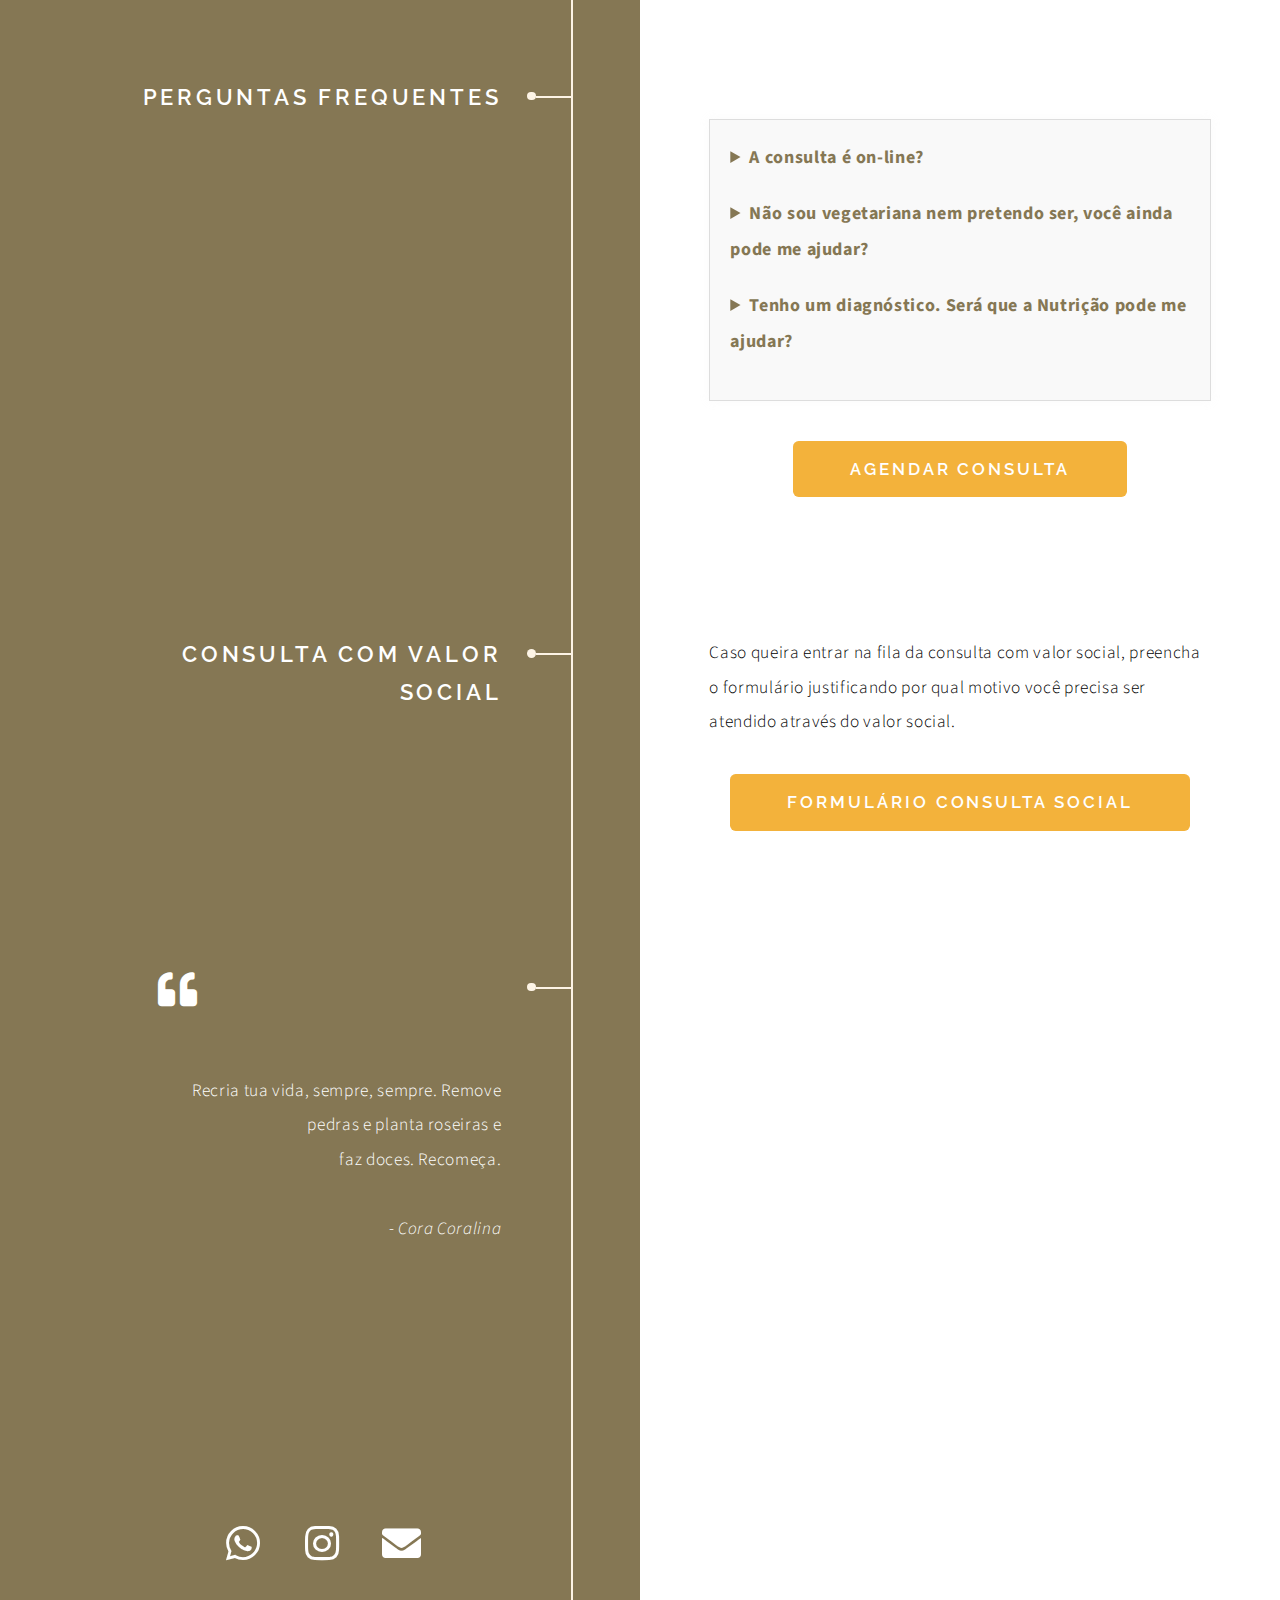
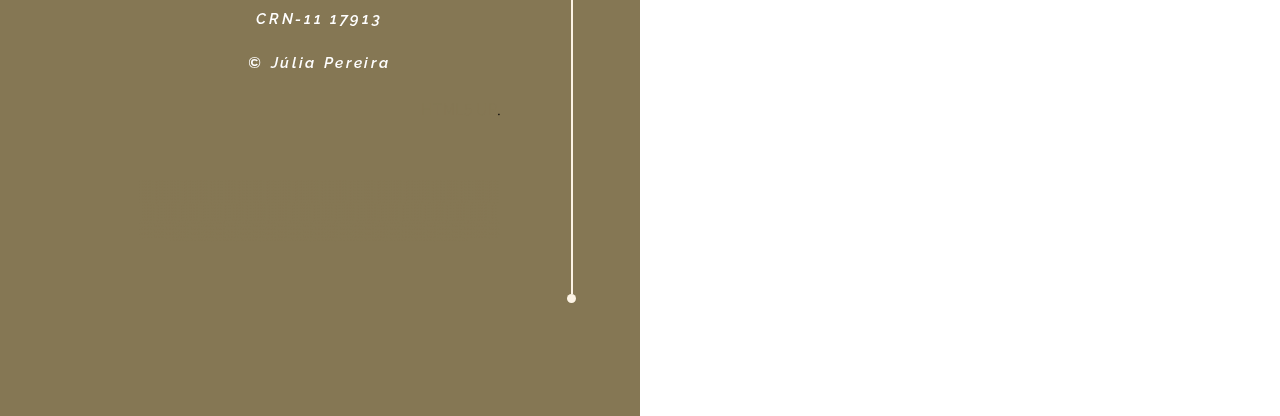
==== commit c6a819b7: "Update index.html" ====
--- a/index.html
+++ b/index.html
@@ -172,22 +172,26 @@
 				<h2>Sobre mim</h2>
 			</header>
 			<div class="content">
-				<p>Vegana há 8 anos e dedicada ao estudo do <strong> Ayurveda (Terapeuta Ayurveda)</strong>, do <strong>Yoga</strong>, da <strong>Nutrição Clínica
-					Integrativa </strong> (pós graduada) e da <strong>Avaliação Metabólica e Interpretação Avançada de Exames</strong> (aluna do
-					Dr. Eric Slywitch). 
+				<p>Vegana há 8 anos e dedicada ao estudo do <strong> Ayurveda (Terapeuta Ayurveda)</strong>, do
+					<strong>Yoga</strong>, da <strong>Nutrição Clínica
+						Integrativa </strong> (pós graduada) e da <strong>Avaliação Metabólica e Interpretação Avançada
+						de Exames</strong> (aluna do
+					Dr. Eric Slywitch).
 					Passei a enxergar o mundo através da lente da comida quando me tornei vegetariana, foi um período de
 					transformação de hábitos - não apenas alimentares - na minha vida. A partir da minha vivência, me
 					convenci de que a saúde é um processo de autocura, o que não é possível sem autoconhecimento,
 					autocuidado e autonomia. Na contramão desse ideal, me dei conta de que muitas pessoas estavam
 					experienciando uma relação adoecida com a alimentação e com o próprio corpo, por isso resolvi cursar
-					Nutrição na Universidade de Fortaleza, uma das melhores do país, que tem o Programa  Interdisciplinar
+					<strong> Nutrição na Universidade de Fortaleza</strong>, uma das melhores do país, que tem o
+					Programa Interdisciplinar
 					de Nutrição aos Transtornos Alimentares e Obesidade, no qual atendi pacientes por mais de um ano.
 					Apesar do trabalho com o comportamento alimentar ter sido uma das oportunidades mais enriquecedoras
 					na minha vida profissional, percebi que precisava beber de outras fontes para encontrar a minha
 					própria direção. Foi assim que, investindo na minha formação, hoje, sou capaz de auxiliar
 					as pessoas de forma mais assertiva, integrando a visão que tenho do seu metabolismo, comportamento e
 					estilo de vida e individualizando condutas. Meu atendimento não é o mesmo
-					para todos porque cada pessoa me apresenta um caminho único a ser considerado e respeitado.</p>
+					para todos porque cada pessoa me apresenta um caminho único a ser considerado e respeitado.
+				</p>
 
 
 
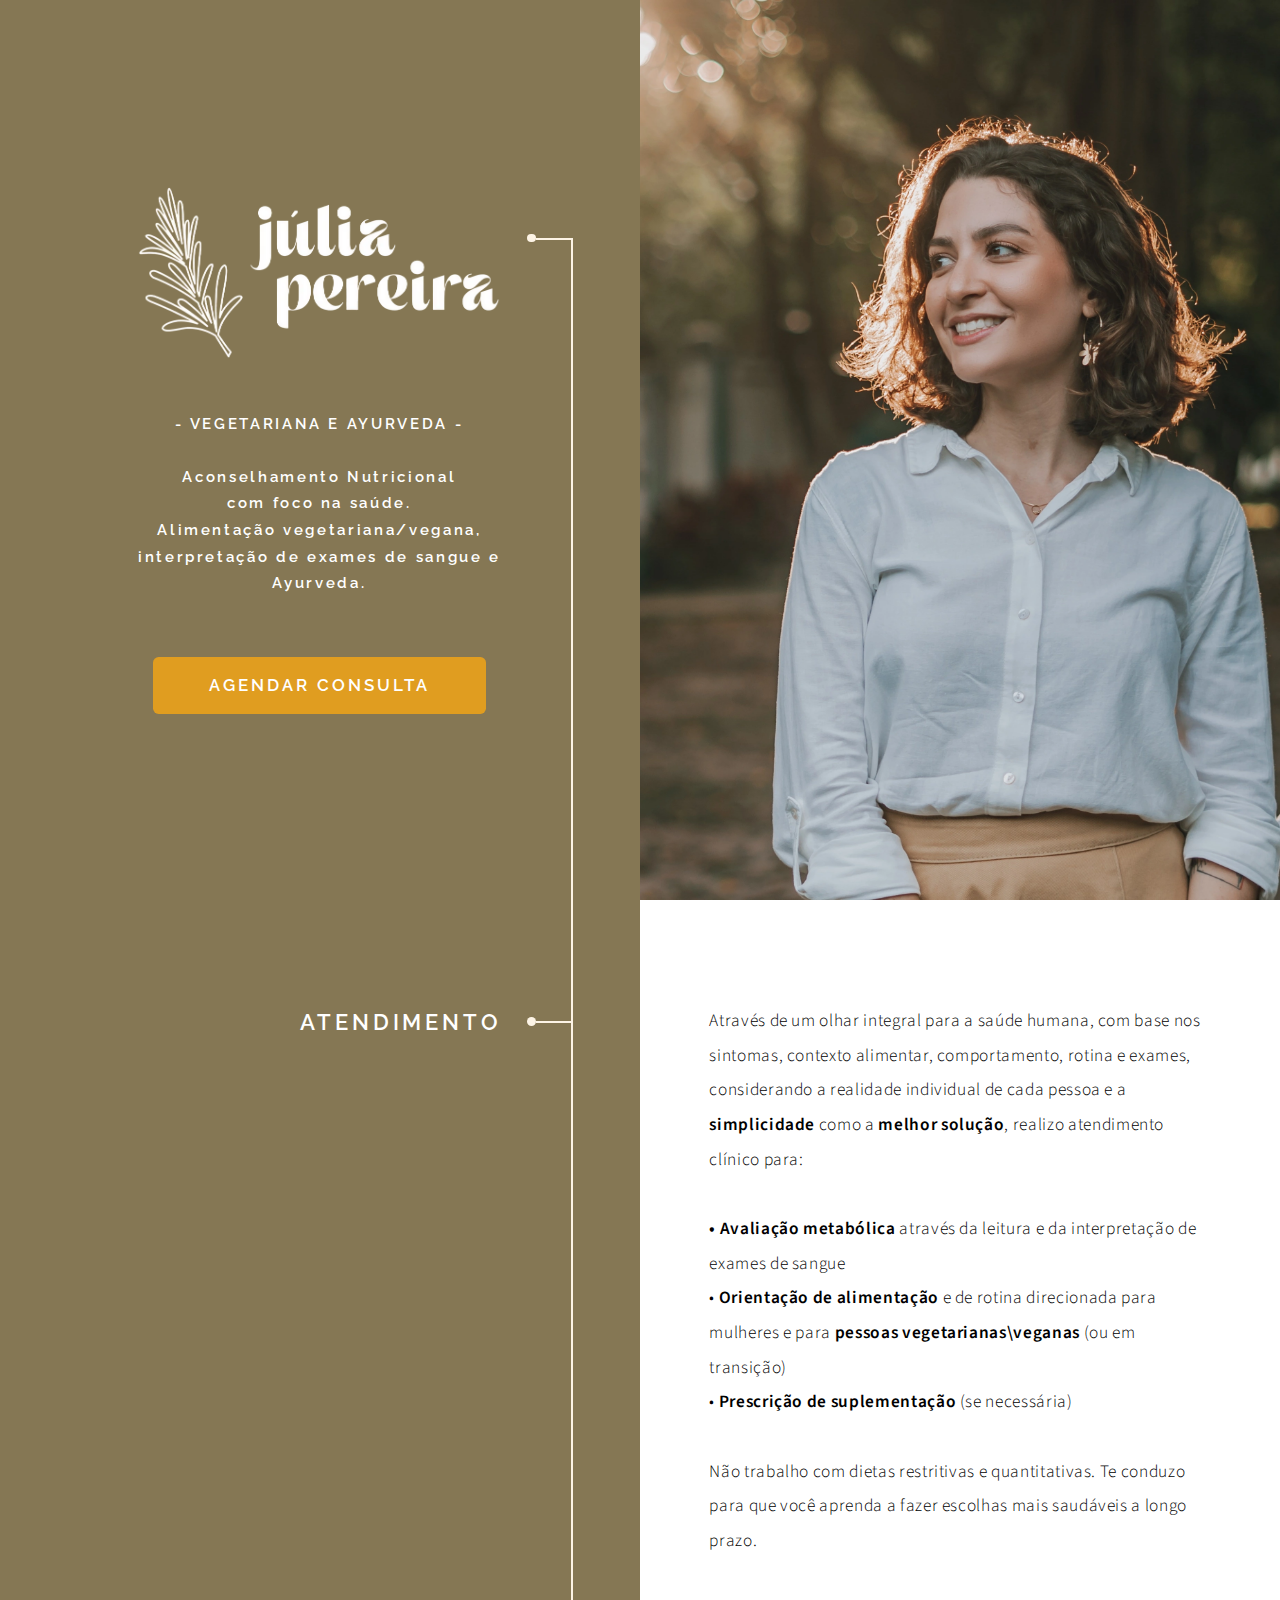
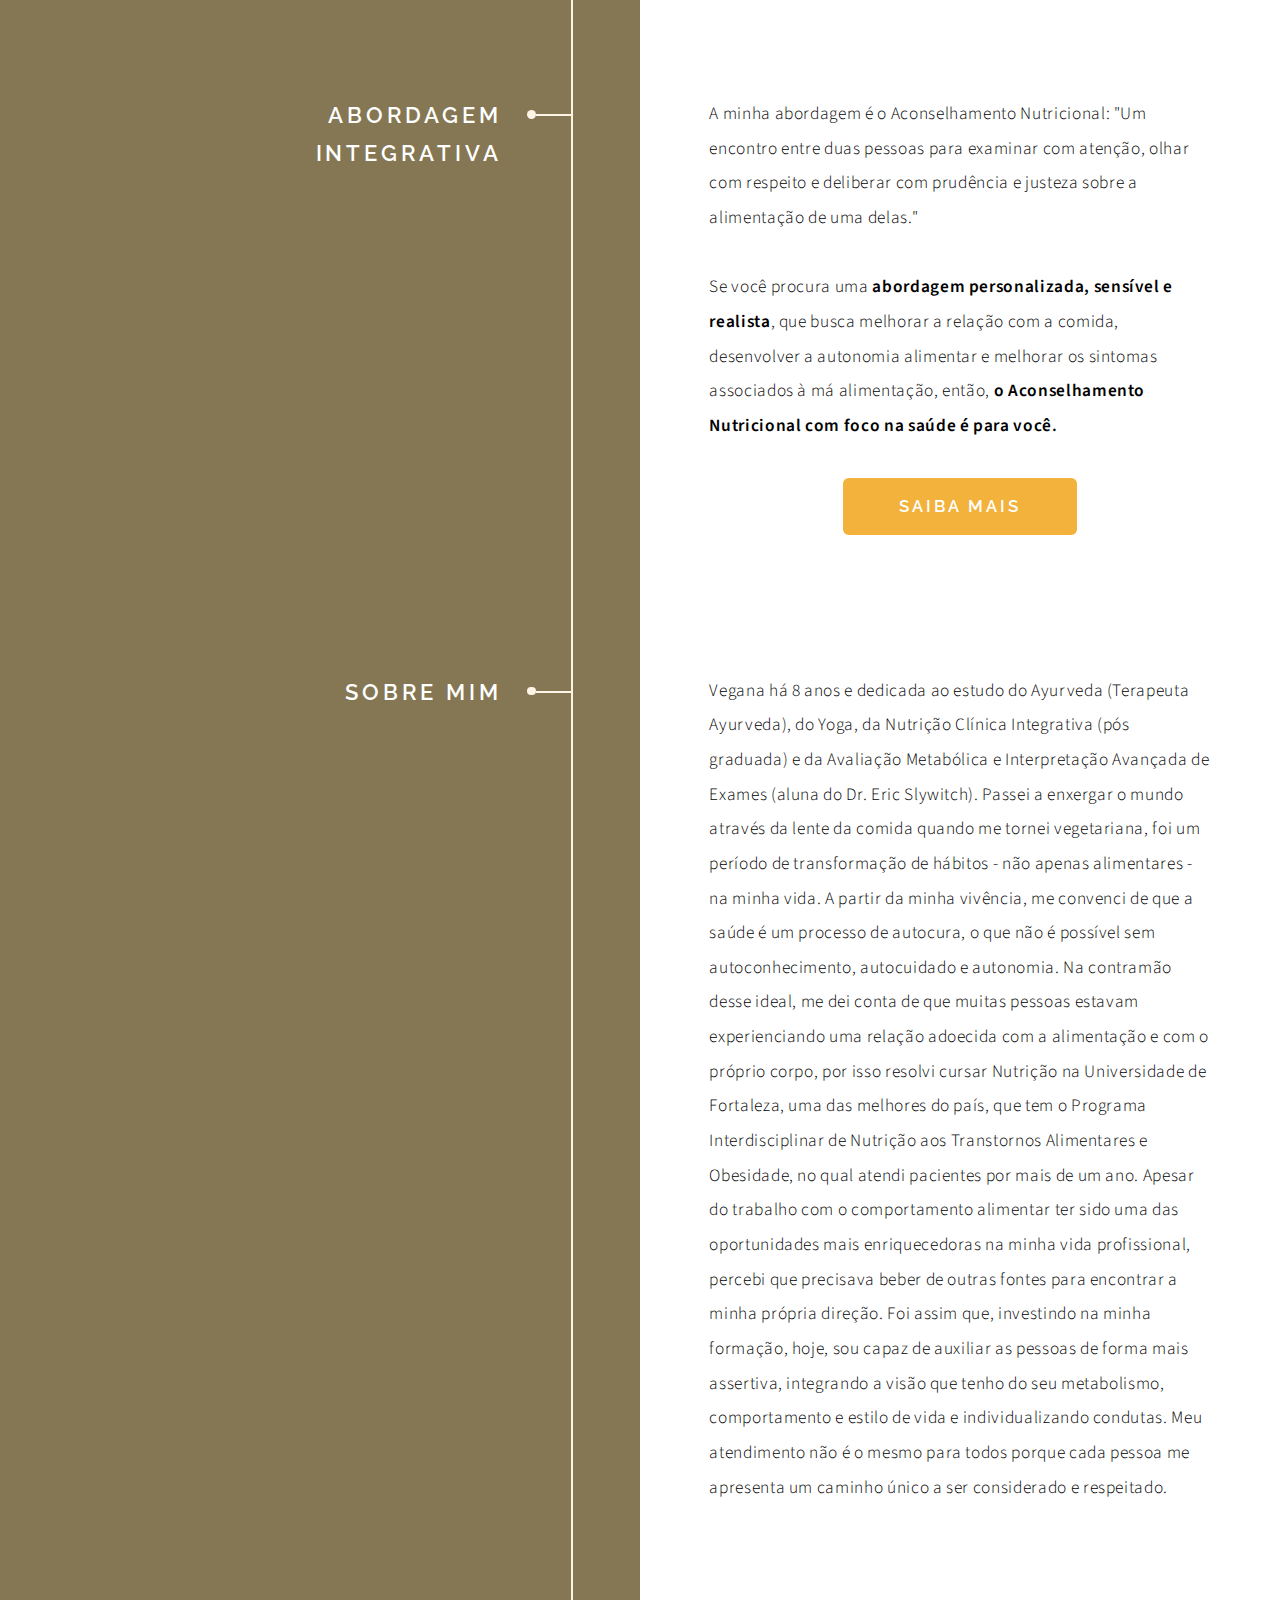
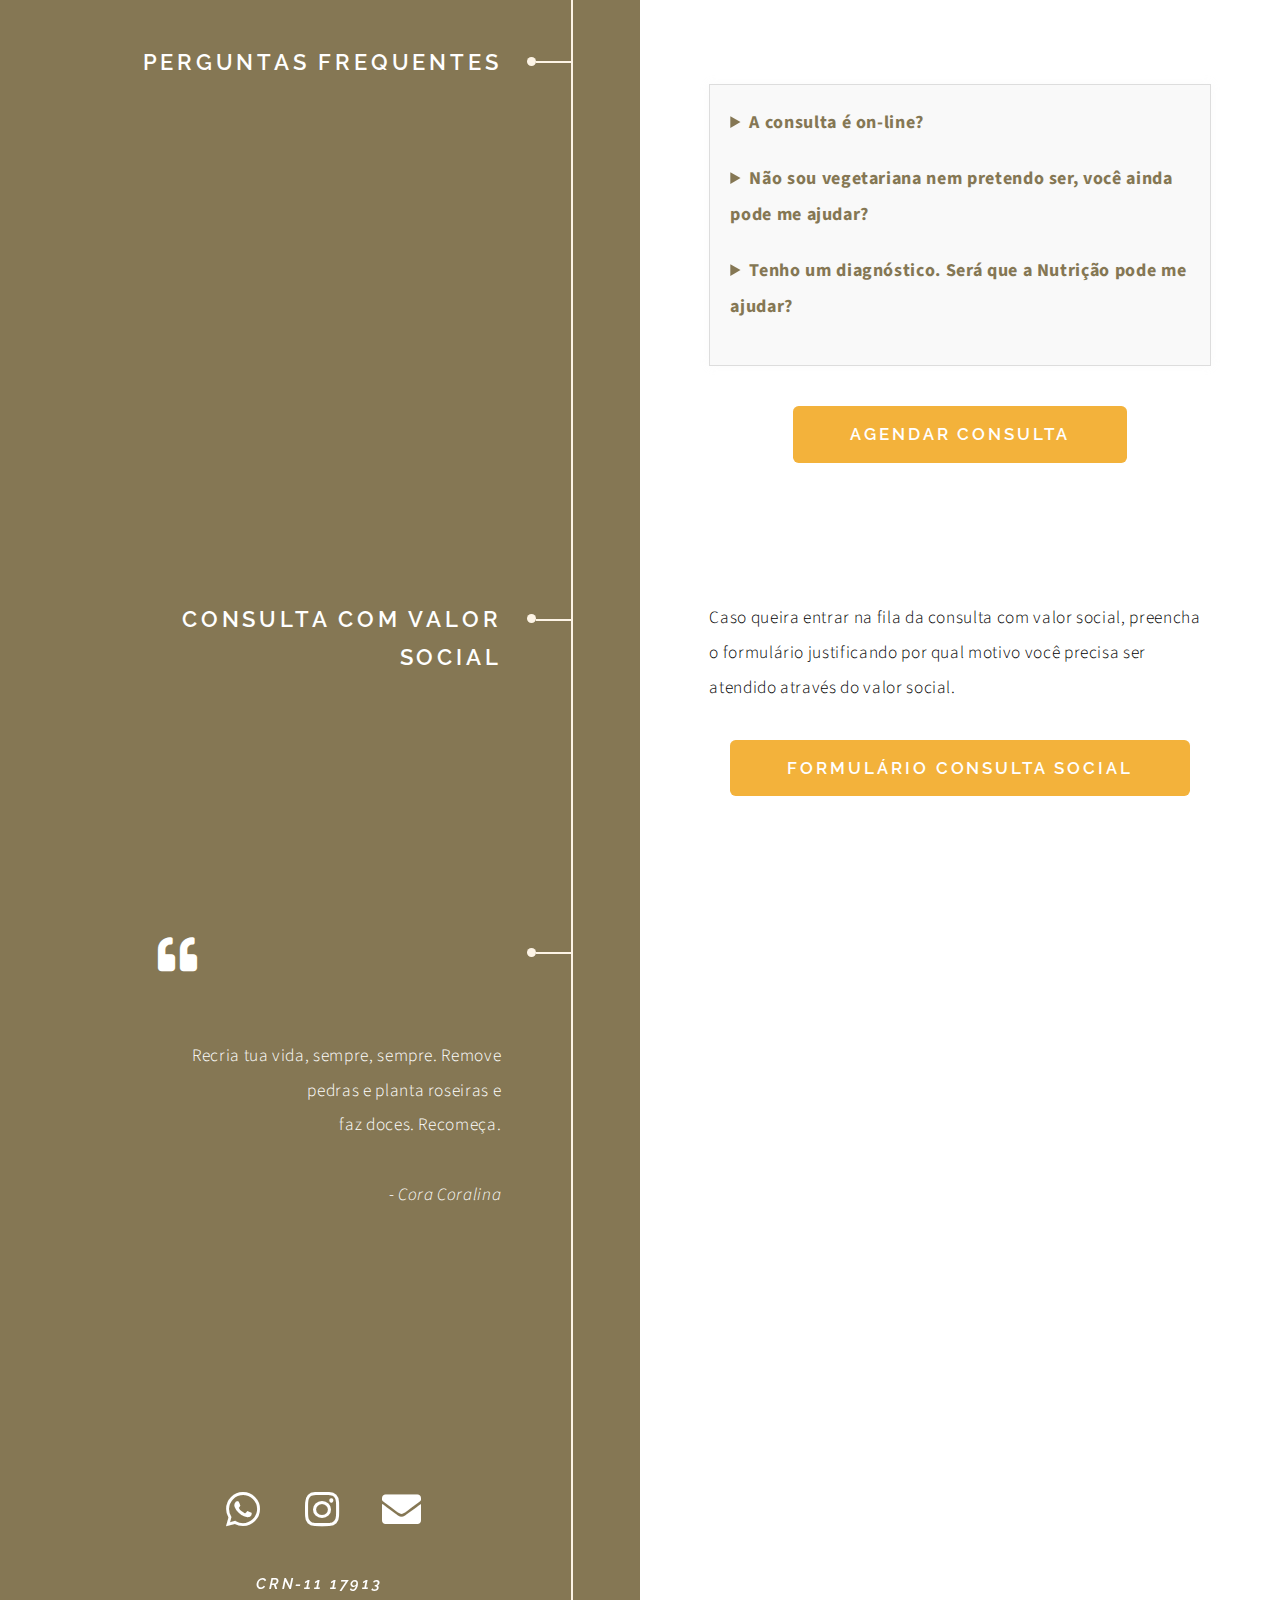
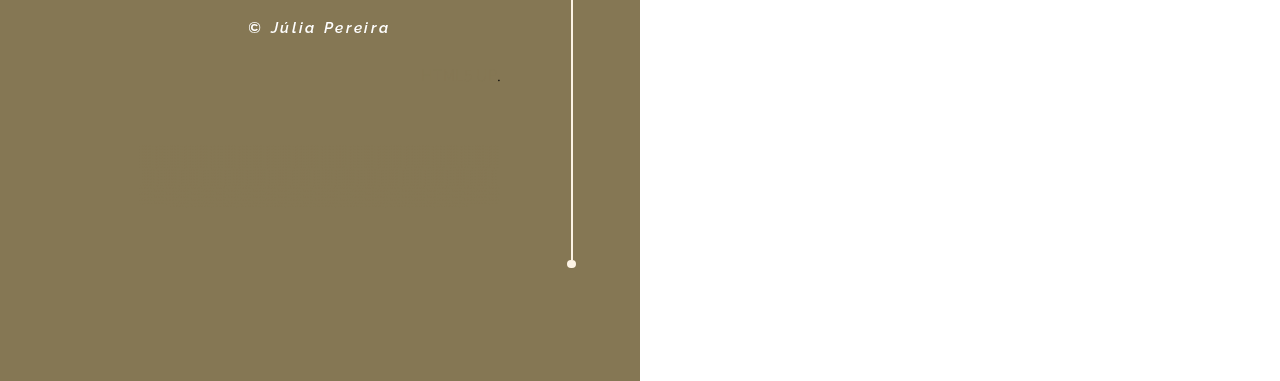
==== commit 86525eca: "sss" ====
--- a/index.html
+++ b/index.html
@@ -172,17 +172,17 @@
 				<h2>Sobre mim</h2>
 			</header>
 			<div class="content">
-				<p>Vegana há 8 anos e dedicada ao estudo do <strong> Ayurveda (Terapeuta Ayurveda)</strong>, do
-					<strong>Yoga</strong>, da <strong>Nutrição Clínica
-						Integrativa </strong> (pós graduada) e da <strong>Avaliação Metabólica e Interpretação Avançada
-						de Exames</strong> (aluna do
+				<p>Vegana há 8 anos e dedicada ao estudo do Ayurveda (Terapeuta Ayurveda), do
+					Yoga, da Nutrição Clínica
+					Integrativa (pós graduada) e da Avaliação Metabólica e Interpretação Avançada
+					de Exames (aluna do
 					Dr. Eric Slywitch).
 					Passei a enxergar o mundo através da lente da comida quando me tornei vegetariana, foi um período de
 					transformação de hábitos - não apenas alimentares - na minha vida. A partir da minha vivência, me
 					convenci de que a saúde é um processo de autocura, o que não é possível sem autoconhecimento,
 					autocuidado e autonomia. Na contramão desse ideal, me dei conta de que muitas pessoas estavam
 					experienciando uma relação adoecida com a alimentação e com o próprio corpo, por isso resolvi cursar
-					<strong> Nutrição na Universidade de Fortaleza</strong>, uma das melhores do país, que tem o
+					Nutrição na Universidade de Fortaleza, uma das melhores do país, que tem o
 					Programa Interdisciplinar
 					de Nutrição aos Transtornos Alimentares e Obesidade, no qual atendi pacientes por mais de um ano.
 					Apesar do trabalho com o comportamento alimentar ter sido uma das oportunidades mais enriquecedoras
